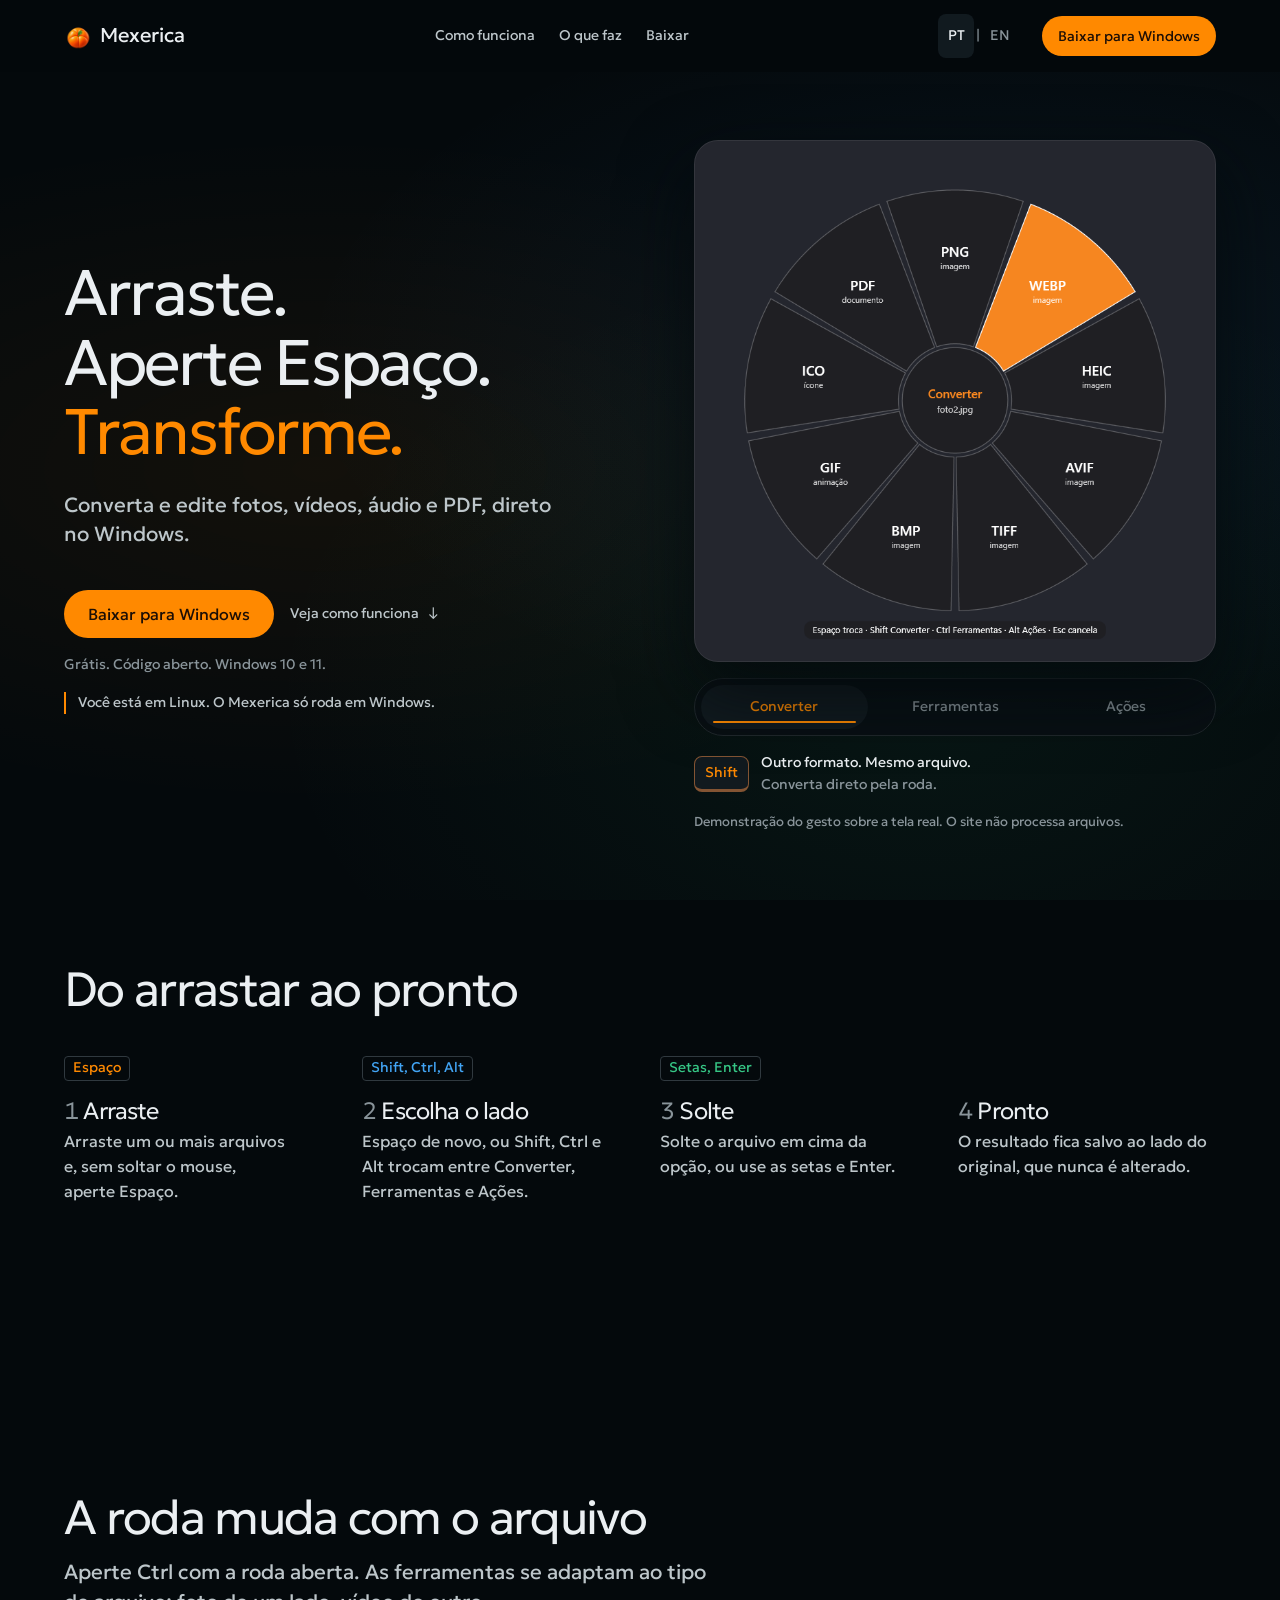
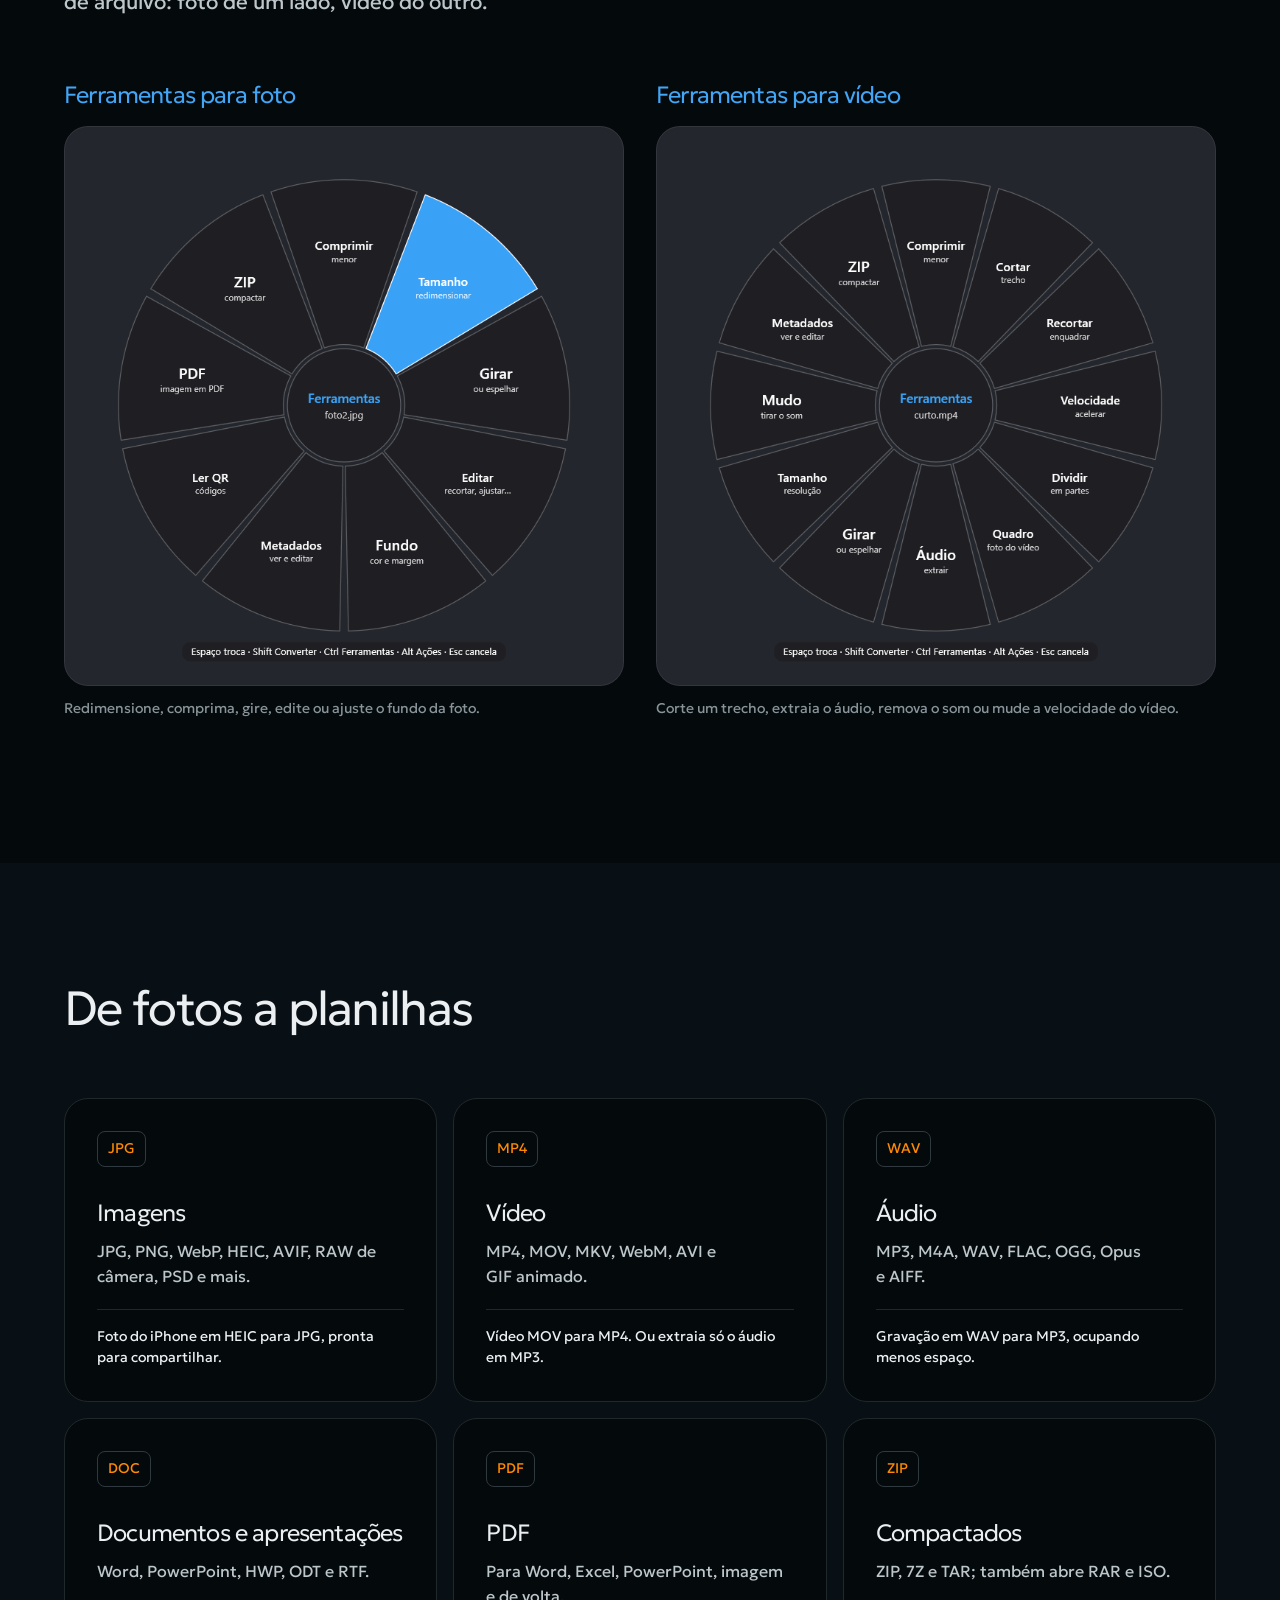
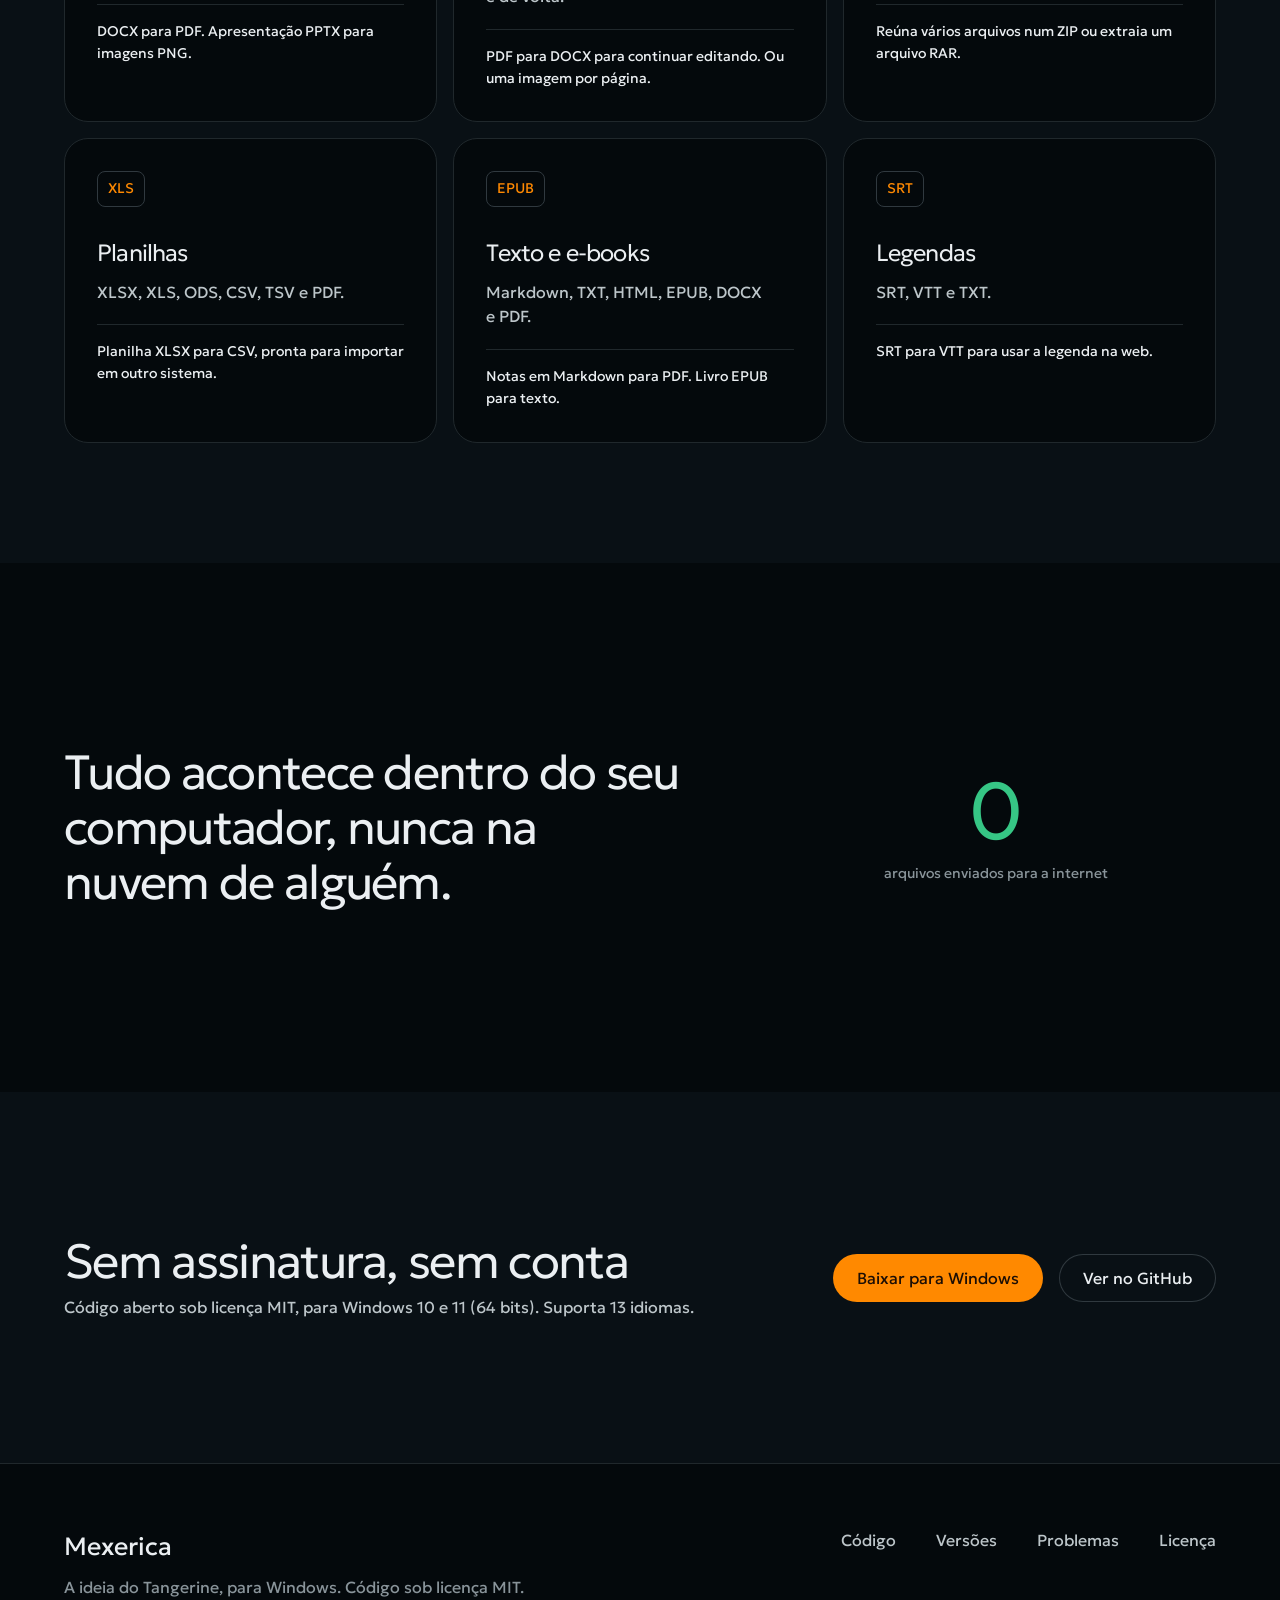
==== docs/index.html @ c96dba20 "Site de divulgação (GitHub Pages) Página em docs/: roda real do app em destaque, passo a passo, comp" ====
<!doctype html>
<html lang="pt-BR">
<head>
<meta charset="utf-8">
<meta name="viewport" content="width=device-width, initial-scale=1">
<title>Mexerica</title>
<meta name="description" content="Converta e edite arquivos sem abrir programa nenhum: arraste, aperte Espaço e solte na opção. Grátis, de código aberto, para Windows." data-content-en="Convert and edit files without opening another app: drag, press Space and drop on an option. Free, open source, for Windows.">
<link rel="icon" href="assets/mexerica-1024.png">
<meta property="og:title" content="Mexerica">
<meta property="og:description" content="Converta e edite arquivos sem abrir programa nenhum: arraste, aperte Espaço e solte na opção. Grátis, de código aberto, para Windows." data-content-en="Convert and edit files without opening another app: drag, press Space and drop on an option. Free, open source, for Windows.">
<meta property="og:image" content="assets/mexerica-1024.png">
<meta property="og:type" content="website">
<meta name="twitter:card" content="summary">
<link rel="preconnect" href="https://fonts.googleapis.com">
<link rel="preconnect" href="https://fonts.gstatic.com" crossorigin>
<link href="https://fonts.googleapis.com/css2?family=Geologica:wght,CRSV,SHRP@200..500,0,0..100&display=swap" rel="stylesheet">
<link rel="stylesheet" href="styles.css?v=20261109-codex-3">
</head>
<body>

<nav class="nav" aria-label="Navegação principal" data-label-en="Main navigation">
  <div class="container">
    <a class="nav-mark" href="#top">
      <img src="assets/mexerica-1024.png" alt="" width="28" height="28">
      Mexerica
    </a>
    <div class="nav-sections">
      <a href="#como-funciona" data-en="How it works">Como funciona</a>
      <a href="#o-que-faz" data-en="What it does">O que faz</a>
      <a href="#baixar" data-en="Download">Baixar</a>
    </div>
    <div class="nav-actions">
      <div class="language-switch" role="group" aria-label="Idioma" data-label-en="Language">
        <button type="button" data-lang="pt" aria-pressed="true" aria-label="Português">PT</button><span aria-hidden="true">|</span><button type="button" data-lang="en" aria-pressed="false" aria-label="English">EN</button>
      </div>
      <a class="btn btn--primary btn--sm" href="https://github.com/Oitalao/Mexerica/releases/latest" data-en="Download for Windows">Baixar para Windows</a>
    </div>
  </div>
</nav>

<main id="top">

<section class="hero">
  <div class="container">
    <div class="hero-text">
      <h1 data-en="Drag.&lt;br&gt;Press Space.&lt;br&gt;&lt;span&gt;Transform.&lt;/span&gt;">Arraste.<br>Aperte Espaço.<br><span>Transforme.</span></h1>
      <p class="lead" data-en="Convert and edit photos, video, audio and PDFs, right on Windows.">Converta e edite fotos, vídeos, áudio e PDF, direto no Windows.</p>
      <div class="hero-actions">
        <a class="btn btn--primary" href="https://github.com/Oitalao/Mexerica/releases/latest" data-en="Download for Windows">Baixar para Windows</a>
        <a class="hero-demo-link" href="#como-funciona" data-en="See how it works &lt;span aria-hidden=&quot;true&quot;&gt;↓&lt;/span&gt;">Veja como funciona <span aria-hidden="true">↓</span></a>
      </div>
      <p class="hero-detail" data-en="Free. Open source. Windows 10 and 11.">Grátis. Código aberto. Windows 10 e 11.</p>
      <p class="platform-notice" id="platform-notice" role="status"></p>
      <div class="motion-notice" id="motion-notice" hidden>
        <p data-en="Your system is set to reduce motion.">Seu sistema está com as animações reduzidas.</p>
        <button type="button" id="motion-enable" data-en="Enable animations">Ativar animações</button>
      </div>
    </div>
    <div class="hero-visual">
      <fieldset class="switcher">
        <legend class="visually-hidden" data-en="Show the wheel for">Mostrar a roda de</legend>
        <div class="switcher-tabs">
          <input type="radio" name="wheel" id="wheel-converter" checked><label for="wheel-converter" data-en="Convert">Converter</label>
          <input type="radio" name="wheel" id="wheel-ferramentas"><label for="wheel-ferramentas" data-en="Tools">Ferramentas</label>
          <input type="radio" name="wheel" id="wheel-acoes"><label for="wheel-acoes" data-en="Actions">Ações</label>
        </div>
        <div class="switcher-panels">
          <figure class="switcher-panel" data-panel="converter" data-kind="product">
            <img src="assets/roda-converter.png" width="760" height="760" fetchpriority="high" data-alt-en="Convert wheel open over foto2.jpg: WebP selected, with PNG, HEIC, AVIF, TIFF, BMP, GIF, ICO and PDF around it." alt="Roda Converter aberta sobre foto2.jpg: WEBP selecionado, com PNG, HEIC, AVIF, TIFF, BMP, GIF, ICO e PDF ao redor.">
          </figure>
          <figure class="switcher-panel" data-panel="ferramentas" data-kind="product">
            <img src="assets/roda-ferramentas.png" width="760" height="760" data-alt-en="Photo tools wheel over foto2.jpg: Resize selected, with Compress, Rotate, Edit, Background, Metadata, Read QR, PDF and ZIP around it." alt="Roda Ferramentas sobre foto2.jpg: Tamanho selecionado, com Comprimir, Girar, Editar, Fundo, Metadados, Ler QR, PDF e ZIP ao redor.">
          </figure>
          <figure class="switcher-panel" data-panel="acoes" data-kind="product">
            <img src="assets/roda-acoes.png" width="760" height="760" data-alt-en="Actions wheel over foto2.jpg: Float selected, with Share, Terminal, Path, Copy and Move around it." alt="Roda Ações sobre foto2.jpg: Flutuar selecionado, com Compartilhar, Terminal, Caminho, Copiar e Mover ao redor.">
          </figure>
          <div class="gesture" aria-hidden="true">
            <div class="gesture-file">
              <svg viewBox="0 0 32 40" fill="none"><path d="M5 1h15l10 10v28H5z" fill="currentColor"/><path d="M20 1v11h10M10 22h15M10 28h11" stroke="var(--color-paper)" stroke-width="2"/></svg>
              <span>foto2.jpg</span>
              <svg class="gesture-cursor" viewBox="0 0 24 28"><path d="M2 2v21l6-6 5 9 4-2-5-9h9z" fill="var(--color-ink)" stroke="var(--color-paper)" stroke-width="2"/></svg>
            </div>
            <div class="gesture-key"><kbd data-en="Space">Espaço</kbd><span data-en="The wheel appears">A roda aparece</span></div>
            <div class="gesture-result"><svg viewBox="0 0 24 24" fill="none" aria-hidden="true"><path d="m5 12 4 4L19 6" stroke="currentColor" stroke-width="2"/></svg><span><strong>foto2.webp</strong><small data-en="Converted copy. Original kept.">Cópia convertida. Original preservado.</small></span></div>
          </div>
        </div>
        <div class="switcher-captions">
          <p data-caption="converter"><kbd>Shift</kbd><span data-en="&lt;strong&gt;A new format. The same file.&lt;/strong&gt; Convert right from the wheel."><strong>Outro formato. Mesmo arquivo.</strong> Converta direto pela roda.</span></p>
          <p data-caption="ferramentas"><kbd>Ctrl</kbd><span data-en="&lt;strong&gt;A quick adjustment, right here.&lt;/strong&gt; Compress, edit or resize."><strong>Um ajuste, sem sair do lugar.</strong> Comprima, edite ou redimensione.</span></p>
          <p data-caption="acoes"><kbd>Alt</kbd><span data-en="&lt;strong&gt;Your next step, within reach.&lt;/strong&gt; Copy, move or keep the file floating."><strong>O próximo passo, à mão.</strong> Copie, mova ou deixe o arquivo flutuando.</span></p>
        </div>
        <p class="demo-disclosure" data-en="Gesture simulation over a real screenshot. This site does not process files.">Demonstração do gesto sobre a tela real. O site não processa arquivos.</p>
      </fieldset>
    </div>
  </div>
</section>

<section class="section steps" id="como-funciona">
  <div class="container">
    <h2 class="reveal" data-en="From dragging to done">Do arrastar ao pronto</h2>
    <ol class="steps-list reveal-group">
      <li><span class="key" data-en="Space">Espaço</span><h3 data-en="Drag">Arraste</h3><p data-en="Drag one or more files and press Space while holding the mouse button.">Arraste um ou mais arquivos e, sem soltar o mouse, aperte Espaço.</p></li>
      <li><span class="key">Shift, Ctrl, Alt</span><h3 data-en="Choose a wheel">Escolha o lado</h3><p data-en="Press Space again, or use Shift, Ctrl and Alt to switch between Convert, Tools and Actions.">Espaço de novo, ou Shift, Ctrl e Alt trocam entre Converter, Ferramentas e Ações.</p></li>
      <li><span class="key" data-en="Arrows, Enter">Setas, Enter</span><h3 data-en="Drop">Solte</h3><p data-en="Drop the file on an option, or use the arrow keys and Enter.">Solte o arquivo em cima da opção, ou use as setas e Enter.</p></li>
      <li><span class="key key--blank" aria-hidden="true">&nbsp;</span><h3 data-en="Done">Pronto</h3><p data-en="The result is saved next to the original, which stays unchanged.">O resultado fica salvo ao lado do original, que nunca é alterado.</p></li>
    </ol>
  </div>
</section>

<section class="section split-adapt" id="ferramentas">
  <div class="container">
    <div class="section-head reveal">
      <h2 data-en="The wheel adapts to your file">A roda muda com o arquivo</h2>
      <p class="lead" data-en="Press Ctrl with the wheel open. The tools adapt to your file: photo tools on one side, video tools on the other.">Aperte Ctrl com a roda aberta. As ferramentas se adaptam ao tipo de arquivo: foto de um lado, vídeo do outro.</p>
    </div>
    <div class="comparison-grid">
      <figure class="compare reveal" data-kind="product">
        <h3 data-en="Photo tools">Ferramentas para foto</h3>
        <img src="assets/roda-ferramentas.png" width="760" height="760" loading="lazy" data-alt-en="Photo tools wheel: resize, compress, rotate, edit and more." alt="Roda Ferramentas para foto: redimensionar, comprimir, girar, editar e mais.">
        <figcaption data-en="Resize, compress, rotate, edit or adjust the background of a photo.">Redimensione, comprima, gire, edite ou ajuste o fundo da foto.</figcaption>
      </figure>
      <figure class="compare reveal" data-kind="product">
        <h3 data-en="Video tools">Ferramentas para vídeo</h3>
        <img src="assets/roda-video.png" width="760" height="760" loading="lazy" data-alt-en="Video tools wheel: Compress, Trim, Crop, Speed, Split, Frame, Audio, Mute, Resize, Rotate, Metadata and ZIP." alt="Roda Ferramentas sobre um vídeo: Comprimir, Cortar, Recortar, Velocidade, Dividir, Quadro, Áudio, Mudo, Tamanho, Girar, Metadados e ZIP.">
        <figcaption data-en="Trim a clip, extract audio, mute a video or change its speed.">Corte um trecho, extraia o áudio, remova o som ou mude a velocidade do vídeo.</figcaption>
      </figure>
    </div>
  </div>
</section>

<section class="section section--s section--paper2" id="o-que-faz">
  <div class="container">
    <div class="section-head reveal">
      <h2 data-en="From photos to spreadsheets">De fotos a planilhas</h2>
    </div>
    <ul class="format-grid reveal-group">
      <li><span class="format-type" aria-hidden="true">JPG</span><h3 data-en="Images">Imagens</h3><p data-en="JPG, PNG, WebP, HEIC, AVIF, camera RAW, PSD and more.">JPG, PNG, WebP, HEIC, AVIF, RAW de câmera, PSD e mais.</p><p class="format-example" data-en="Turn an iPhone HEIC photo into a JPG, ready to share.">Foto do iPhone em HEIC para JPG, pronta para compartilhar.</p></li>
      <li><span class="format-type" aria-hidden="true">MP4</span><h3 data-en="Video">Vídeo</h3><p data-en="MP4, MOV, MKV, WebM, AVI and animated GIF.">MP4, MOV, MKV, WebM, AVI e GIF animado.</p><p class="format-example" data-en="Convert MOV to MP4. Or extract just the audio as MP3.">Vídeo MOV para MP4. Ou extraia só o áudio em MP3.</p></li>
      <li><span class="format-type" aria-hidden="true">WAV</span><h3 data-en="Audio">Áudio</h3><p data-en="MP3, M4A, WAV, FLAC, OGG, Opus and AIFF.">MP3, M4A, WAV, FLAC, OGG, Opus e AIFF.</p><p class="format-example" data-en="Turn a WAV recording into an MP3 that takes up less space.">Gravação em WAV para MP3, ocupando menos espaço.</p></li>
      <li><span class="format-type" aria-hidden="true">DOC</span><h3 data-en="Documents and slides">Documentos e apresentações</h3><p data-en="Word, PowerPoint, HWP, ODT and RTF.">Word, PowerPoint, HWP, ODT e RTF.</p><p class="format-example" data-en="DOCX to PDF. PPTX slides to PNG images.">DOCX para PDF. Apresentação PPTX para imagens PNG.</p></li>
      <li><span class="format-type" aria-hidden="true">PDF</span><h3>PDF</h3><p data-en="To Word, Excel, PowerPoint and images, and back.">Para Word, Excel, PowerPoint, imagem e de volta.</p><p class="format-example" data-en="Turn a PDF into a DOCX to keep editing. Or export each page as an image.">PDF para DOCX para continuar editando. Ou uma imagem por página.</p></li>
      <li><span class="format-type" aria-hidden="true">ZIP</span><h3 data-en="Archives">Compactados</h3><p data-en="ZIP, 7Z and TAR; also opens RAR and ISO.">ZIP, 7Z e TAR; também abre RAR e ISO.</p><p class="format-example" data-en="Pack multiple files into a ZIP or extract a RAR archive.">Reúna vários arquivos num ZIP ou extraia um arquivo RAR.</p></li>
      <li><span class="format-type" aria-hidden="true">XLS</span><h3 data-en="Spreadsheets">Planilhas</h3><p data-en="XLSX, XLS, ODS, CSV, TSV and PDF.">XLSX, XLS, ODS, CSV, TSV e PDF.</p><p class="format-example" data-en="Convert an XLSX spreadsheet to CSV, ready to import into another app.">Planilha XLSX para CSV, pronta para importar em outro sistema.</p></li>
      <li><span class="format-type" aria-hidden="true">EPUB</span><h3 data-en="Text and e-books">Texto e e-books</h3><p data-en="Markdown, TXT, HTML, EPUB, DOCX and PDF.">Markdown, TXT, HTML, EPUB, DOCX e PDF.</p><p class="format-example" data-en="Markdown notes to PDF. EPUB books to plain text.">Notas em Markdown para PDF. Livro EPUB para texto.</p></li>
      <li><span class="format-type" aria-hidden="true">SRT</span><h3 data-en="Subtitles">Legendas</h3><p data-en="SRT, VTT and TXT.">SRT, VTT e TXT.</p><p class="format-example" data-en="Convert SRT to VTT for subtitles on the web.">SRT para VTT para usar a legenda na web.</p></li>
    </ul>
  </div>
</section>

<section class="section statement">
  <div class="container reveal-group">
    <p data-en="Everything happens on your computer. Your files stay off the cloud.">Tudo acontece dentro do seu computador, nunca na nuvem de alguém.</p>
    <div class="figure">
      <span class="num">0</span>
      <span class="unit" data-en="files uploaded to the internet">arquivos enviados para a internet</span>
    </div>
  </div>
</section>

<section class="section band" id="baixar">
  <div class="container">
    <div class="band-text reveal">
      <h2 data-en="No subscription. No account.">Sem assinatura, sem conta</h2>
      <p data-en="Open source under the MIT license, for Windows 10 and 11 (64-bit). The app supports 13 languages.">Código aberto sob licença MIT, para Windows 10 e 11 (64 bits). Suporta 13 idiomas.</p>
    </div>
    <div class="band-actions">
      <a class="btn btn--primary" href="https://github.com/Oitalao/Mexerica/releases/latest" data-en="Download for Windows">Baixar para Windows</a>
      <a class="btn btn--line" href="https://github.com/Oitalao/Mexerica" data-en="View on GitHub">Ver no GitHub</a>
    </div>
  </div>
</section>

</main>

<footer class="footer">
  <div class="container">
    <div>
      <p class="footer-mark">Mexerica</p>
      <p data-en="The Tangerine idea, for Windows. Code under the MIT license.">A ideia do Tangerine, para Windows. Código sob licença MIT.</p>
    </div>
    <ul class="footer-links">
      <li><a href="https://github.com/Oitalao/Mexerica" data-en="Source code">Código</a></li>
      <li><a href="https://github.com/Oitalao/Mexerica/releases" data-en="Releases">Versões</a></li>
      <li><a href="https://github.com/Oitalao/Mexerica/issues" data-en="Issues">Problemas</a></li>
      <li><a href="https://github.com/Oitalao/Mexerica/blob/main/LICENSE" data-en="License">Licença</a></li>
    </ul>
  </div>
</footer>

<dialog class="download-dialog" id="download-dialog" aria-labelledby="download-title" aria-describedby="download-description">
  <h2 id="download-title" data-en="On your Windows computer.">No computador com Windows.</h2>
  <p id="download-description" data-en="Mexerica only runs on Windows 10 and 11 (64-bit). This installer will not run on your current device.">O Mexerica funciona somente no Windows 10 e 11 (64 bits). Este instalador não funciona no seu dispositivo atual.</p>
  <div class="dialog-actions">
    <button type="button" class="btn btn--primary" id="download-close" data-en="Got it">Entendi</button>
    <a class="btn btn--line" href="https://github.com/Oitalao/Mexerica/releases/latest" data-en="Download anyway">Ver download mesmo assim</a>
  </div>
</dialog>

<script>
(() => {
  const root = document.documentElement;
  const motion = matchMedia('(prefers-reduced-motion: reduce)');
  root.classList.toggle('motion-reduced', motion.matches);
  // cabeçalho ganha fundo sólido depois de rolar um pouco
  const nav = document.querySelector('.nav');
  const onScroll = () => nav.classList.toggle('is-scrolled', scrollY > 8);
  addEventListener('scroll', onScroll, { passive: true });
  onScroll();

  // revela cada seção ao entrar na tela (sem JS, tudo já aparece normalmente: ver regra .js .reveal no CSS)
  if ('IntersectionObserver' in window) {
    const io = new IntersectionObserver((entries) => {
      for (const e of entries) if (e.isIntersecting) { e.target.classList.add('in'); io.unobserve(e.target); }
    }, { threshold: 0, rootMargin: '0px 0px -40px 0px' });
    // Observe each row: the full ledger can be taller than a mobile viewport.
    document.querySelectorAll('.reveal-group').forEach(group => {
      group.classList.remove('reveal-group');
      [...group.children].forEach((child, i) => {
        child.classList.add('reveal');
        child.style.setProperty('--reveal-delay', `${Math.min(i, 3) * 65}ms`);
      });
    });
    root.classList.add('js');
    document.querySelectorAll('.reveal').forEach((el) => io.observe(el));
  }

  // a roda troca sozinha (Converter → Ferramentas → Ações), pausa ao passar o mouse, focar ou clicar numa aba
  const switcher = document.querySelector('.switcher');
  const tabs = [...switcher.querySelectorAll('input[name="wheel"]')];
  let timer = null, visible = true;

  const advance = () => { const i = tabs.findIndex((t) => t.checked); tabs[(i + 1) % tabs.length].checked = true; };
  const stop = () => { clearInterval(timer); timer = null; switcher.classList.remove('is-playing'); };
  const start = (force = false) => {
    stop();
    if (root.classList.contains('motion-reduced') || !visible || document.hidden || (!force && (switcher.matches(':hover') || switcher.contains(document.activeElement)))) return;
    switcher.classList.add('is-playing');
    timer = setInterval(advance, 4200);
  };
  const motionNotice = document.getElementById('motion-notice');
  const enableMotion = () => {
    root.classList.remove('motion-reduced');
    root.classList.add('motion-enabled');
    motionNotice.hidden = true;
    start(true);
  };
  motionNotice.hidden = !motion.matches;
  document.getElementById('motion-enable').addEventListener('click', enableMotion);
  motion.addEventListener('change', () => {
    root.classList.remove('motion-enabled');
    root.classList.toggle('motion-reduced', motion.matches);
    motionNotice.hidden = !motion.matches;
    start();
  });
  tabs.forEach((t) => t.addEventListener('change', stop));
  switcher.addEventListener('mouseenter', stop);
  switcher.addEventListener('mouseleave', () => start());
  switcher.addEventListener('focusin', stop);
  switcher.addEventListener('focusout', () => setTimeout(start, 0));
  document.addEventListener('visibilitychange', () => start());
  if ('IntersectionObserver' in window) {
    new IntersectionObserver(([e]) => { visible = e.isIntersecting; start(); }).observe(switcher);
  } else start();

  // perto da roda, as próprias teclas do Mexerica (Shift, Ctrl, Alt) trocam a aba, como no programa de verdade
  const map = { Shift: 'wheel-converter', Control: 'wheel-ferramentas', Alt: 'wheel-acoes' };
  addEventListener('keydown', (e) => {
    const id = map[e.key];
    if (!id || !(switcher.contains(document.activeElement) || switcher.matches(':hover'))) return;
    e.preventDefault();
    document.getElementById(id).checked = true;
    stop();
  });

  // avisa quem não está no Windows, sem bloquear o link: o texto do botão já diz "para Windows"
  const notice = document.getElementById('platform-notice');
  const ua = navigator.userAgent || '';
  const platform = (navigator.userAgentData && navigator.userAgentData.platform) || navigator.platform || ua;
  const mobile = /Android|iPhone|iPad|iPod/i.test(ua) || (/Mac/i.test(platform) && navigator.maxTouchPoints > 1);
  const incompatible = mobile || !/Win/i.test(platform);
  const system = /Android/i.test(ua) ? 'Android' : mobile ? 'iOS/iPadOS' : /Mac/i.test(platform) ? 'macOS' : /Linux/i.test(platform) ? 'Linux' : null;
  const downloadLinks = [...document.querySelectorAll('a[href="https://github.com/Oitalao/Mexerica/releases/latest"]')];
  downloadLinks.forEach(link => link.setAttribute('data-download', ''));
  if (incompatible) {
    notice.classList.add('show');
    const dialog = document.getElementById('download-dialog');
    downloadLinks.forEach(link => {
      if (dialog.contains(link)) return;
      link.addEventListener('click', event => { event.preventDefault(); dialog.showModal(); });
    });
    document.getElementById('download-close').addEventListener('click', () => dialog.close());
  }

  // Portuguese remains in the HTML so the page also works without JavaScript.
  const translations = [...document.querySelectorAll('[data-en]')].map(el => ({ el, pt: el.innerHTML, en: el.dataset.en }));
  const attributes = ['alt', 'label', 'content'].flatMap(kind => {
    const attr = kind === 'label' ? 'aria-label' : kind;
    return [...document.querySelectorAll(`[data-${kind}-en]`)].map(el => ({ el, attr, pt: el.getAttribute(attr), en: el.getAttribute(`data-${kind}-en`) }));
  });
  let language = 'pt';
  const setLanguage = (lang) => {
    language = lang === 'en' ? 'en' : 'pt';
    root.lang = language === 'pt' ? 'pt-BR' : 'en';
    translations.forEach(item => { item.el.innerHTML = item[language]; });
    attributes.forEach(item => item.el.setAttribute(item.attr, item[language]));
    document.querySelectorAll('[data-lang]').forEach(button => button.setAttribute('aria-pressed', String(button.dataset.lang === language)));
    if (incompatible) notice.textContent = language === 'en'
      ? `You're using ${system || 'another operating system'}. Mexerica only runs on Windows.`
      : `Você está em ${system || 'outro sistema'}. O Mexerica só roda em Windows.`;
    try { localStorage.setItem('mexerica-language', language); } catch {}
  };
  let storedLanguage;
  try { storedLanguage = localStorage.getItem('mexerica-language'); } catch {}
  setLanguage(storedLanguage);
  document.querySelectorAll('[data-lang]').forEach(button => button.addEventListener('click', () => setLanguage(button.dataset.lang)));

  // Keep the release page as fallback if GitHub is unavailable or rate-limited.
  (async () => {
    try {
      const response = await fetch('https://api.github.com/repos/Oitalao/Mexerica/releases/latest', {
        headers: { Accept: 'application/vnd.github+json' }, credentials: 'omit', referrerPolicy: 'no-referrer', signal: AbortSignal.timeout(8000)
      });
      if (!response.ok) return;
      const release = await response.json();
      const asset = release.assets?.find(item => /-instalador\.exe$/i.test(item.name));
      if (!asset) return;
      const url = new URL(asset.browser_download_url);
      if (url.origin !== 'https://github.com' || !url.pathname.startsWith('/Oitalao/Mexerica/releases/download/') || !/-instalador\.exe$/i.test(url.pathname)) return;
      downloadLinks.forEach(link => { link.href = url.href; });
    } catch {}
  })();
})();
</script>
</body>
</html>
---- docs/styles.css ----
/* Mexerica: tema original preservado; revisao de movimento e responsividade em .prova-codex/relatorio.md. */
@import url("./tokens.css");
@import url("./base.css");

:root { --color-tools: #42a5f5; --color-actions: #36c685; --wheel-accent: var(--color-accent); --nav-offset: 96px; }
html { scroll-behavior: smooth; scroll-padding-top: var(--nav-offset); }
.hero-demo-link { display: inline-flex; gap: 8px; align-items: center; min-height: 48px; color: var(--color-ink-2); font-size: var(--text-sm); text-decoration: none; }
.hero-demo-link:hover { color: var(--color-accent); }
.hero-demo-link span { transition: transform 220ms var(--ease-out); }
.hero-demo-link:hover span { transform: translateY(3px); }
.hero-detail { color: var(--color-muted); font-size: var(--text-sm); margin-top: var(--space-md); }

/* ---------- nav ---------- */

.nav {
  position: sticky; top: 0; z-index: var(--z-sticky-nav);
  min-height: 72px; display: flex; align-items: center;
  background: color-mix(in oklab, var(--color-paper) 88%, transparent);
  backdrop-filter: blur(8px);
  border-bottom: var(--rule-hair) solid transparent;
  transition: border-color var(--dur-short) var(--ease-out), background var(--dur-short) var(--ease-out);
}
.nav.is-scrolled { border-bottom-color: var(--color-rule); background: color-mix(in oklab, var(--color-paper) 96%, transparent); }
.nav .container { display: grid; grid-template-columns: auto 1fr auto; align-items: center; gap: var(--space-lg); }
.nav-mark { display: flex; align-items: center; gap: var(--space-xs); font-family: var(--font-display); font-weight: 400; font-size: var(--text-lg); color: var(--color-ink); text-decoration: none; }
.nav-mark img { width: 28px; height: 28px; }
.nav-actions { display: flex; align-items: center; gap: var(--space-lg); }
.nav-sections { display: flex; justify-content: center; gap: var(--space-lg); }
.nav-sections a { display: flex; align-items: center; min-height: 44px; color: var(--color-ink-2); text-decoration: none; font-size: var(--text-sm); transition: color 200ms var(--ease-out), transform 200ms var(--ease-out); }
.nav-sections a:hover { color: var(--color-accent); transform: translateY(-2px); }
.language-switch { display: flex; align-items: center; gap: 2px; color: var(--color-muted); font-size: var(--text-sm); }
.language-switch button { min-height: 44px; min-width: 36px; padding: 4px; border: 0; background: transparent; color: var(--color-muted); cursor: pointer; border-radius: 8px; }
.language-switch button[aria-pressed="true"] { color: var(--color-ink); background: var(--color-paper-3); }
.language-switch button:hover { color: var(--color-accent); }
@media (max-width: 60rem) {
  :root { --nav-offset: 120px; }
  .nav .container { grid-template-columns: 1fr auto; row-gap: 2px; padding-block: 8px; }
  .nav-sections { grid-row: 2; grid-column: 1 / -1; justify-content: space-between; gap: 8px; }
  .nav-sections a { min-height: 36px; font-size: var(--text-xs); }
  .nav-actions { gap: 0; }
  .nav-actions > .btn { display: none; }
}

/* ---------- buttons ---------- */

.btn { display: inline-flex; align-items: center; justify-content: center; min-height: 48px; padding: 0 var(--space-lg); border-radius: var(--radius-pill); font: 400 var(--text-md)/1 var(--font-body); text-decoration: none; white-space: nowrap; transition: background var(--dur-short) var(--ease-out), color var(--dur-short) var(--ease-out), transform var(--dur-short) var(--ease-out), box-shadow var(--dur-short) var(--ease-out); }
.btn--primary { background: var(--color-accent); color: var(--color-accent-ink); }
.btn--primary:hover { background: var(--color-accent-hi); transform: translateY(-3px) scale(1.02); box-shadow: 0 10px 30px color-mix(in oklab, var(--color-accent) 18%, transparent); }
.btn--primary:active { background: color-mix(in oklab, var(--color-accent) 85%, black); }
.btn--line { background: transparent; color: var(--color-ink); box-shadow: inset 0 0 0 var(--rule-hair) var(--color-rule-2); }
.btn--line:hover { box-shadow: inset 0 0 0 var(--rule-hair) var(--color-ink-2); transform: translateY(-1px); }
.btn--line:active { background: var(--color-paper-2); }
.btn:disabled { opacity: 0.55; cursor: not-allowed; }
.btn--sm { min-height: 40px; padding: 0 var(--space-md); font-size: var(--text-sm); }

/* ---------- scroll reveal (progressive: only the .js page hides anything, and only until .in lands) ---------- */

.js .reveal { opacity: 0; transform: translateY(36px); transition: opacity 900ms var(--ease-out), transform 900ms var(--ease-out); transition-delay: var(--reveal-delay, 0ms); }
.js .reveal.in { opacity: 1; transform: none; }

/* ---------- hero ---------- */

.hero { position: relative; isolation: isolate; min-height: calc(100dvh - 72px); display: flex; align-items: center; padding-block: var(--space-xl); }
.hero::before { content: ""; position: absolute; z-index: -1; inset: 0; pointer-events: none; background: radial-gradient(ellipse at 80% 35%, color-mix(in oklab, var(--color-tools) 9%, transparent), transparent 50%), radial-gradient(ellipse at 72% 75%, color-mix(in oklab, var(--color-actions) 7%, transparent), transparent 50%), radial-gradient(ellipse at 25% 48%, color-mix(in oklab, var(--color-accent) 6%, transparent), transparent 55%); animation: ambient-light 9000ms ease-in-out infinite alternate; }
@keyframes ambient-light { from { opacity: 0.5; transform: translateY(12px); } to { opacity: 1; transform: translateY(-12px); } }
@keyframes hero-in { from { opacity: 0; transform: translateY(40px); } to { opacity: 1; transform: translateY(0); } }
@keyframes product-arrive { from { opacity: 0; transform: translate3d(60px, 48px, 0) rotate(5deg) scale(0.86); } to { opacity: 1; transform: none; } }
.hero-text h1 { --entry-duration: 1100ms; animation: hero-in var(--entry-duration) var(--ease-out) 80ms both; }
.hero-text .lead { --entry-duration: 1000ms; animation: hero-in var(--entry-duration) var(--ease-out) 220ms both; }
.hero-text .hero-actions { --entry-duration: 1000ms; animation: hero-in var(--entry-duration) var(--ease-out) 360ms both; }
.hero-visual { min-width: 0; width: 100%; max-width: min(540px, 58dvh); justify-self: end; --entry-duration: 1600ms; animation: product-arrive var(--entry-duration) var(--ease-out) 100ms both; }
.hero .container { display: grid; grid-template-columns: minmax(0, 1fr) minmax(0, 1fr); gap: clamp(32px, 5vw, 80px); align-items: center; }
.hero-text h1 { font-size: clamp(2.75rem, 4.4vw + 0.5rem, 4.75rem); margin-bottom: var(--space-lg); line-height: 1.08; }
.hero-text h1 span { color: var(--color-accent); }
.hero-text .lead { color: var(--color-ink-2); margin-bottom: var(--space-xl); }
.hero-actions { display: flex; flex-wrap: wrap; gap: var(--space-md); align-items: center; }
.platform-notice { display: none; margin-top: var(--space-md); padding-left: var(--space-sm); border-left: 2px solid var(--color-accent); color: var(--color-ink-2); font-size: var(--text-sm); }
.platform-notice.show { display: flex; }
.motion-notice { margin-top: var(--space-lg); color: var(--color-muted); font-size: var(--text-sm); }
.motion-notice button { min-height: 44px; padding: 0; border: 0; background: transparent; color: var(--color-accent); text-decoration: underline; text-underline-offset: 4px; cursor: pointer; }

.switcher { display: flex; flex-direction: column; border: 0; margin: 0; padding: 0; min-inline-size: 0; }
.switcher:has(#wheel-ferramentas:checked) { --wheel-accent: var(--color-tools); }
.switcher:has(#wheel-acoes:checked) { --wheel-accent: var(--color-actions); }
.switcher-tabs { order: 2; display: flex; align-items: center; gap: var(--space-2xs); margin-block: var(--space-md); background: color-mix(in oklab, var(--color-paper-2) 80%, transparent); padding: 6px; border: 1px solid var(--color-rule); border-radius: var(--radius-pill); min-inline-size: 0; }
.switcher-tabs input { position: absolute; opacity: 0; width: 1px; height: 1px; }
.switcher-tabs label { position: relative; min-height: 44px; display: flex; align-items: center; justify-content: center; flex: 1; padding: var(--space-xs) var(--space-sm); border-radius: var(--radius-pill); color: var(--color-muted); cursor: pointer; font-size: var(--text-sm); white-space: nowrap; transition: background var(--dur-short) var(--ease-out), color var(--dur-short) var(--ease-out); }
.switcher-tabs input:checked + label { background: var(--color-paper-3); color: var(--wheel-accent); }
.switcher-tabs input:checked + label::after { content: ""; position: absolute; left: var(--space-sm); right: var(--space-sm); bottom: 6px; height: 2px; background: var(--wheel-accent); border-radius: 2px; transform-origin: left; }
.switcher.is-playing .switcher-tabs input:checked + label::after { animation: wheel-progress 4200ms linear infinite; }
@keyframes wheel-progress { from { transform: scaleX(0); } to { transform: scaleX(1); } }
.switcher-tabs input:focus-visible + label { outline: 2px solid var(--color-focus); outline-offset: 2px; }
.switcher-tabs input:active + label { background: var(--color-paper-3); }
.switcher-tabs input:disabled + label { opacity: 0.55; cursor: not-allowed; }
.switcher-panels { container-type: inline-size; order: 1; position: relative; aspect-ratio: 1 / 1; width: 100%; border-radius: 24px; box-shadow: 0 28px 70px color-mix(in oklab, var(--color-paper) 85%, transparent); }
.switcher-panel { position: absolute; inset: 0; margin: 0; z-index: 1; opacity: 0; visibility: hidden; transform: scale(0.97); pointer-events: none;
  transition: opacity 850ms var(--ease-out), transform 850ms var(--ease-out), visibility 0s linear 850ms; }
.switcher-panel img { width: 100%; height: 100%; border-radius: 24px; outline: 1px solid color-mix(in oklab, var(--color-ink) 8%, transparent); outline-offset: -1px; }
.switcher:has(#wheel-converter:checked) .switcher-panels [data-panel="converter"],
.switcher:has(#wheel-ferramentas:checked) .switcher-panels [data-panel="ferramentas"],
.switcher:has(#wheel-acoes:checked) .switcher-panels [data-panel="acoes"] { z-index: 2; opacity: 1; visibility: visible; transform: none; pointer-events: auto; transition-delay: 0s; }
@media (prefers-reduced-motion: reduce) { .switcher-panel { transition: opacity var(--dur-micro) linear, visibility 0s linear var(--dur-micro); transform: none; } }

.switcher-captions { order: 3; min-height: 52px; }
.switcher-captions p { display: none; align-items: center; gap: var(--space-sm); color: var(--color-muted); font-size: var(--text-sm); }
.switcher-captions strong { display: block; font-weight: 400; color: var(--color-ink); }
kbd { flex: none; display: inline-flex; align-items: center; justify-content: center; min-width: 46px; min-height: 36px; padding: 4px 10px; border: 1px solid var(--color-rule-2); border-bottom-width: 3px; border-radius: 8px; background: var(--color-paper-3); color: var(--color-ink); font: inherit; }
.switcher-captions kbd { color: var(--wheel-accent); border-color: color-mix(in oklab, var(--wheel-accent) 45%, var(--color-rule)); }
.switcher:has(#wheel-converter:checked) [data-caption="converter"],
.switcher:has(#wheel-ferramentas:checked) [data-caption="ferramentas"],
.switcher:has(#wheel-acoes:checked) [data-caption="acoes"] { display: flex; }
.demo-disclosure { order: 4; margin-top: var(--space-xs); font-size: var(--text-xs); color: var(--color-muted); }
.gesture { display: none; position: absolute; inset: 0; z-index: 3; pointer-events: none; }
.js .gesture { display: block; }
.gesture > * { opacity: 0; position: absolute; animation-play-state: paused !important; }
.switcher.is-playing .gesture > * { animation-play-state: running !important; }
.gesture-file { left: 5%; top: 63%; width: clamp(72px, 19cqw, 100px); display: flex; flex-direction: column; align-items: center; gap: 4px; color: var(--color-accent); filter: drop-shadow(0 8px 10px var(--color-paper)); }
.gesture-file > svg:first-child { width: 32px; height: 40px; }
.gesture-file span { font-size: 12px; padding: 2px 6px; border-radius: 4px; color: var(--color-ink); background: var(--color-paper); }
.gesture-cursor { width: 24px; height: 28px; position: absolute; right: 12px; top: 26px; }
.gesture-key { bottom: 9%; left: 50%; display: flex; align-items: center; gap: 10px; white-space: nowrap; transform: translateX(-50%); font-size: var(--text-sm); color: var(--color-ink); }
.gesture-key kbd { border-color: var(--color-accent); color: var(--color-accent); }
.gesture-result { left: 5%; right: 5%; top: 62%; display: flex; align-items: center; justify-content: center; gap: 10px; padding: 16px; border: 1px solid var(--color-rule-2); border-radius: 16px; background: color-mix(in oklab, var(--color-paper) 92%, transparent); backdrop-filter: blur(12px); color: var(--color-ink); }
.gesture-result > svg { flex: none; width: 28px; height: 28px; color: var(--color-accent); }
.gesture-result strong { display: block; font-size: var(--text-sm); font-weight: 400; }
.gesture-result small { display: block; font-size: var(--text-xs); color: var(--color-ink-2); }
.switcher:has(#wheel-converter:checked) .gesture-file { animation: file-drag 4200ms var(--ease-in-out) infinite both; }
.switcher:has(#wheel-converter:checked) .gesture-key { animation: space-press 4200ms var(--ease-out) infinite both; }
.switcher:has(#wheel-converter:checked) .gesture-result { animation: file-ready 4200ms var(--ease-out) infinite both; }
@keyframes file-drag {
  0%, 6% { opacity: 0; transform: translate(0, 0); }
  12% { opacity: 1; transform: translate(0, 0); }
  38% { opacity: 1; transform: translate(54cqw, -35cqw) scale(0.88); }
  46%, 100% { opacity: 0; transform: translate(54cqw, -35cqw) scale(0.88); }
}
@keyframes space-press {
  0%, 12% { opacity: 0; transform: translate(-50%, 8px); }
  20%, 35% { opacity: 1; transform: translate(-50%, 0); }
  45%, 100% { opacity: 0; transform: translate(-50%, 3px); }
}
@keyframes file-ready {
  0%, 45% { opacity: 0; transform: translateY(12px) scale(0.96); }
  55%, 88% { opacity: 1; transform: translateY(0) scale(1); }
  100% { opacity: 0; transform: translateY(-4px) scale(1); }
}

@media (max-width: 60rem) {
  .hero .container { grid-template-columns: minmax(0, 1fr); gap: 32px; }
  .hero { padding-top: 32px; min-height: auto; }
  .hero-visual { justify-self: center; max-width: 520px; }
  .hero-text h1 { font-size: clamp(2.45rem, 7.8vw, 4.5rem); }
  .hero-text .lead { margin-bottom: var(--space-lg); }
  .hero-actions { gap: var(--space-xs); }
  .hero-actions .btn { padding-inline: 18px; font-size: var(--text-sm); }
}
@media (max-width: 25rem) {
  .switcher-tabs { padding: 4px; gap: 0; }
  .switcher-tabs label { padding-inline: 7px; font-size: var(--text-xs); }
}

/* Respect the system setting; an explicit click can enable motion for this page. */
.motion-reduced .hero-text > *, .motion-reduced .hero-visual { animation: none !important; }
.motion-reduced .reveal { opacity: 1; transform: none; transition: none !important; }
.motion-enabled .hero-text > *, .motion-enabled .hero-visual { animation-duration: var(--entry-duration, 1000ms) !important; }
.motion-enabled .reveal { transition-duration: 900ms !important; }
.motion-enabled .switcher-panel { transition-duration: 850ms, 850ms, 0s !important; }
.motion-enabled { scroll-behavior: smooth !important; }
.motion-reduced .gesture > * { animation: none !important; opacity: 0; }
.motion-reduced .hero::before { animation: none !important; }
.motion-reduced .btn:hover, .motion-reduced .nav-sections a:hover, .motion-reduced .format-grid li:hover { transform: none; }
.motion-enabled .hero::before { animation-duration: 9000ms !important; animation-iteration-count: infinite !important; }
.motion-enabled .gesture > *, .motion-enabled .switcher-tabs label::after { animation-duration: 4200ms !important; animation-iteration-count: infinite !important; }

.download-dialog { width: min(520px, calc(100% - 32px)); max-height: calc(100dvh - 48px); padding: 32px; border: 1px solid var(--color-rule-2); border-radius: 24px; background: var(--color-paper-2); color: var(--color-ink); }
.download-dialog::backdrop { background: color-mix(in oklab, var(--color-paper) 78%, transparent); backdrop-filter: blur(12px); }
.download-dialog h2 { font-size: var(--text-section); margin-bottom: var(--space-lg); }
.download-dialog p { color: var(--color-ink-2); }
.dialog-actions { margin-top: var(--space-lg); display: flex; gap: var(--space-sm); flex-wrap: wrap; }
.dialog-actions button { border: 0; cursor: pointer; }

/* ---------- sections, shared ---------- */

.section { padding-block: var(--section-gap); }
.section--s { padding-block: var(--section-gap-s); }
.section-head { max-width: 46ch; margin-bottom: var(--space-2xl); }
.section-head .lead { color: var(--color-ink-2); margin-top: var(--space-md); }
.section--paper2 { background: var(--color-paper-2); color: var(--color-ink); }

/* ---------- steps ---------- */

.steps { padding-top: var(--space-2xl); }
.steps h2 { margin-bottom: var(--space-xl); }
.steps-list { list-style: none; counter-reset: step; display: grid; grid-template-columns: repeat(4, minmax(0, 1fr)); gap: var(--space-xl); margin: 0; padding: 0; }
.steps-list li { counter-increment: step; }
.steps-list .key { display: inline-flex; align-items: center; justify-content: center; min-width: 2.4em; height: 1.8em; padding-inline: var(--space-xs); margin-bottom: var(--space-md);
  border: var(--rule-hair) solid var(--color-rule-2); border-radius: var(--radius-card); font-size: var(--text-sm); color: var(--color-accent); font-variant-numeric: tabular-nums; }
.steps-list .key--blank { visibility: hidden; }
.steps-list li:nth-child(2) .key { color: var(--color-tools); }
.steps-list li:nth-child(3) .key { color: var(--color-actions); }
.steps-list h3 { margin-bottom: var(--space-2xs); }
.steps-list h3::before { content: counter(step) "  "; color: var(--color-muted); font-variant-numeric: tabular-nums; }
.steps-list p { color: var(--color-ink-2); }

@media (max-width: 60rem) { .steps-list { grid-template-columns: minmax(0, 1fr) minmax(0, 1fr); } }
@media (max-width: 40rem) { .steps-list { grid-template-columns: minmax(0, 1fr); } }

/* ---------- split: adapts to the file ---------- */

.split-adapt .section-head { max-width: 60ch; }
.comparison-grid { display: grid; grid-template-columns: repeat(2, minmax(0, 1fr)); gap: 32px; }
.comparison-grid h3 { margin-bottom: var(--space-md); color: var(--color-tools); }
.split-adapt h2 { margin-bottom: var(--space-md); }
.split-adapt .lead { color: var(--color-ink-2); margin-bottom: var(--space-lg); }
.compare { margin: 0; }
.compare img { width: 100%; height: auto; border-radius: 24px; outline: 1px solid color-mix(in oklab, var(--color-ink) 8%, transparent); outline-offset: -1px; }
.compare figcaption { margin-top: var(--space-sm); color: var(--color-muted); font-size: var(--text-sm); }

@media (max-width: 60rem) {
  .comparison-grid { grid-template-columns: minmax(0, 1fr); gap: var(--space-xl); }
}

/* ---------- supported formats ---------- */
.format-grid { list-style: none; margin: 0; padding: 0; display: grid; grid-template-columns: repeat(3, minmax(0, 1fr)); gap: 16px; }
.format-grid li { padding: 32px; border-radius: 24px; background: var(--color-paper); border: 1px solid var(--color-rule); transition: transform 300ms var(--ease-out), border-color 300ms var(--ease-out); }
@media (hover: hover) { .format-grid li:hover { transform: translateY(-5px); border-color: var(--color-accent); } }
.format-grid .format-example { margin-top: 20px; padding-top: 16px; border-top: 1px solid var(--color-rule); font-size: var(--text-sm); color: var(--color-ink); }
.format-grid h3 { margin-bottom: var(--space-sm); }
.format-grid p { color: var(--color-ink-2); font-size: var(--text-md); }
.format-type { display: inline-flex; align-items: center; min-height: 36px; margin-bottom: 32px; padding: 4px 10px; border-radius: 8px; border: 1px solid var(--color-rule-2); color: var(--color-accent); font-size: var(--text-sm); }
@media (max-width: 60rem) { .format-grid { grid-template-columns: repeat(2, minmax(0, 1fr)); } }
@media (max-width: 40rem) { .format-grid { grid-template-columns: minmax(0, 1fr); } .format-grid li { padding: 24px; } .format-type { margin-bottom: 20px; } }

/* ---------- statement: a figure measured ---------- */

.statement .container { display: grid; grid-template-columns: minmax(0, 7fr) minmax(0, 5fr); gap: var(--space-3xl); align-items: center; }
.statement p { font-family: var(--font-display); font-weight: 300; font-size: var(--text-section); line-height: 1.15; letter-spacing: var(--tracking-display); color: var(--color-ink); max-width: 28ch; }
.statement .figure { position: relative; padding: var(--space-2xl); text-align: center; }
.statement .figure .num { display: block; font-family: var(--font-display); font-weight: 300; font-size: var(--text-display); line-height: 1; color: var(--color-actions); font-variant-numeric: tabular-nums; }
.statement .figure .unit { display: block; margin-top: var(--space-sm); color: var(--color-muted); font-size: var(--text-sm); }

@media (max-width: 60rem) { .statement .container { grid-template-columns: minmax(0, 1fr); gap: var(--space-xl); } }

/* ---------- band: close ---------- */

.band.section { background: var(--color-paper-2); color: var(--color-ink); }
.band .container { display: flex; flex-wrap: wrap; align-items: center; justify-content: space-between; gap: var(--space-xl); }
.band-text p { color: var(--color-ink-2); margin-top: var(--space-xs); }
.band-actions { display: flex; flex-wrap: wrap; gap: var(--space-md); }

/* ---------- footer ---------- */

.footer { padding-block: var(--space-2xl); border-top: var(--rule-hair) solid var(--color-rule); }
.footer .container { display: flex; flex-wrap: wrap; align-items: flex-start; justify-content: space-between; gap: var(--space-xl); }
.footer-mark { font-family: var(--font-display); font-weight: 400; font-size: var(--text-xl); color: var(--color-ink); }
.footer-mark + p { color: var(--color-muted); margin-top: var(--space-xs); max-width: 46ch; }
.footer-links { display: flex; flex-wrap: wrap; gap: var(--space-xl); list-style: none; margin: 0; padding: 0; }
.footer-links a { color: var(--color-ink-2); text-decoration: none; }
.footer-links a:hover { color: var(--color-ink); }
.footer-legal { margin-top: var(--space-xl); color: var(--color-muted); font-size: var(--text-sm); }
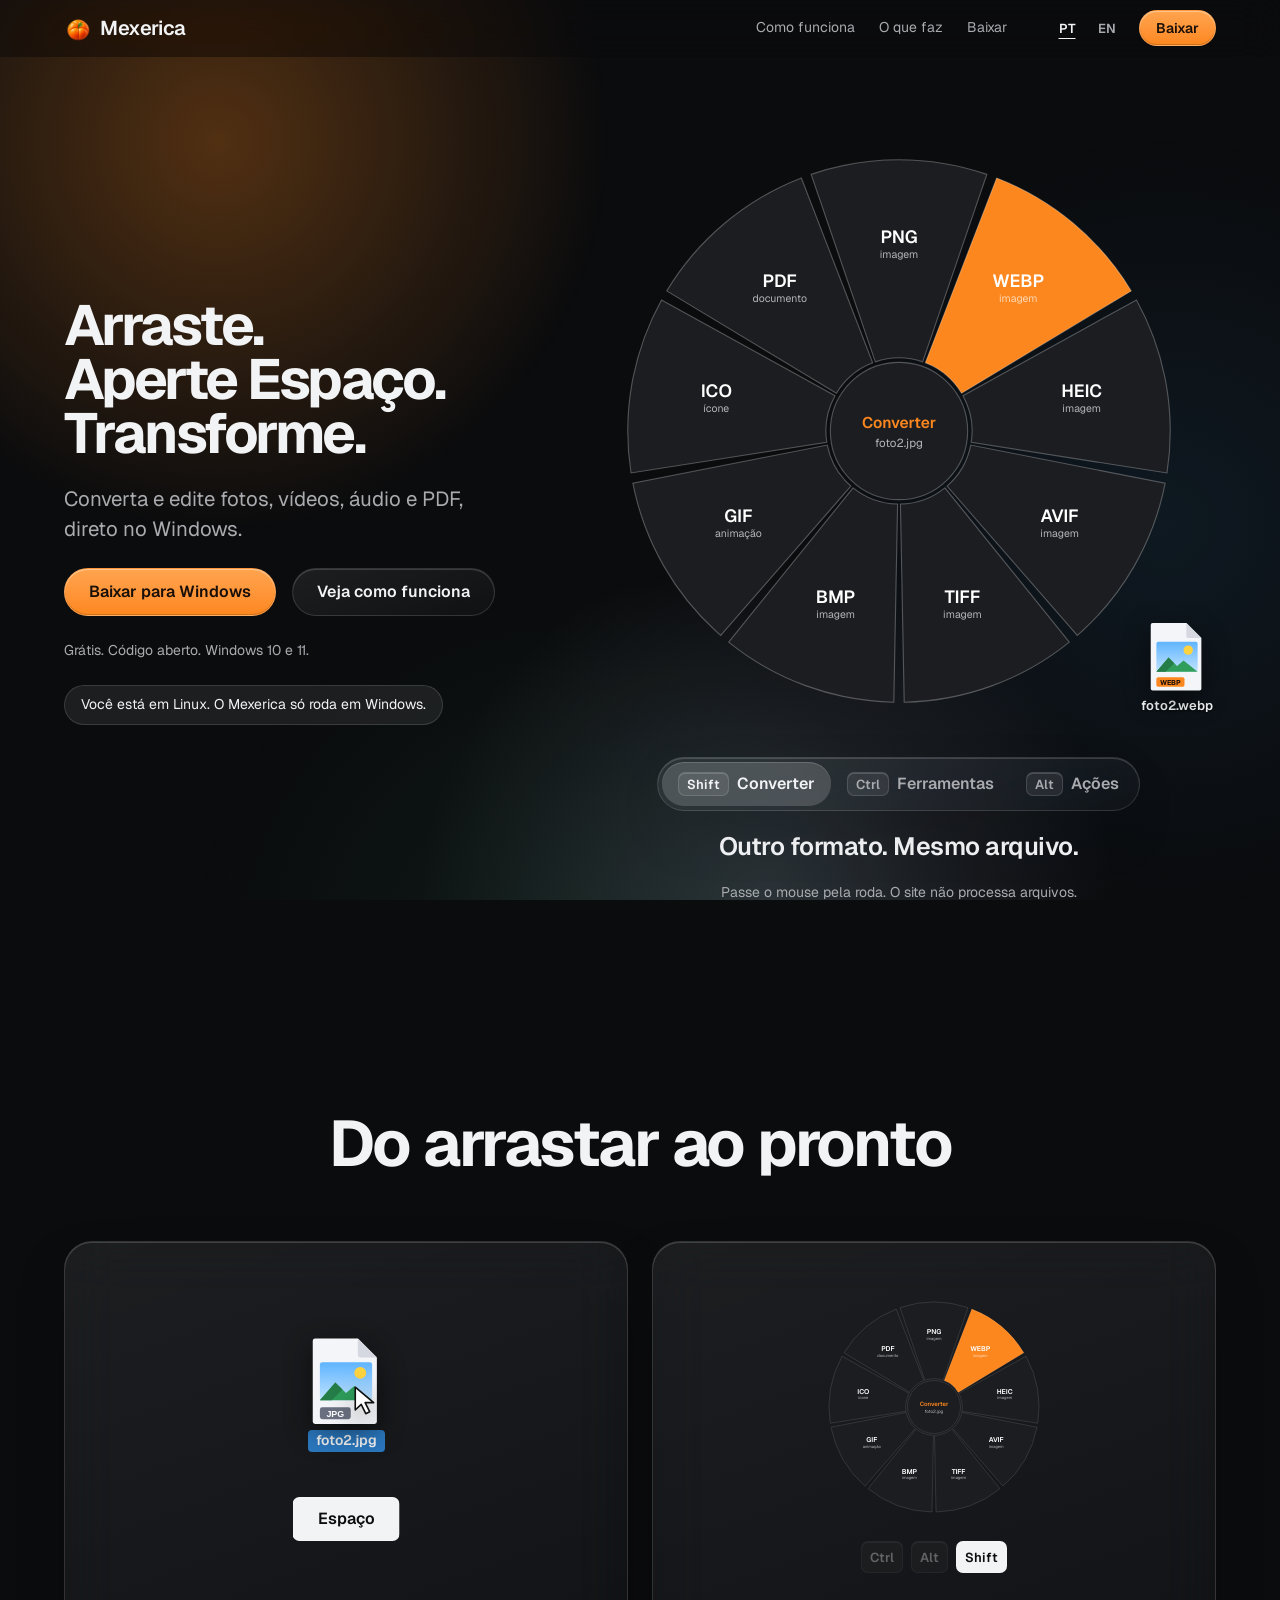
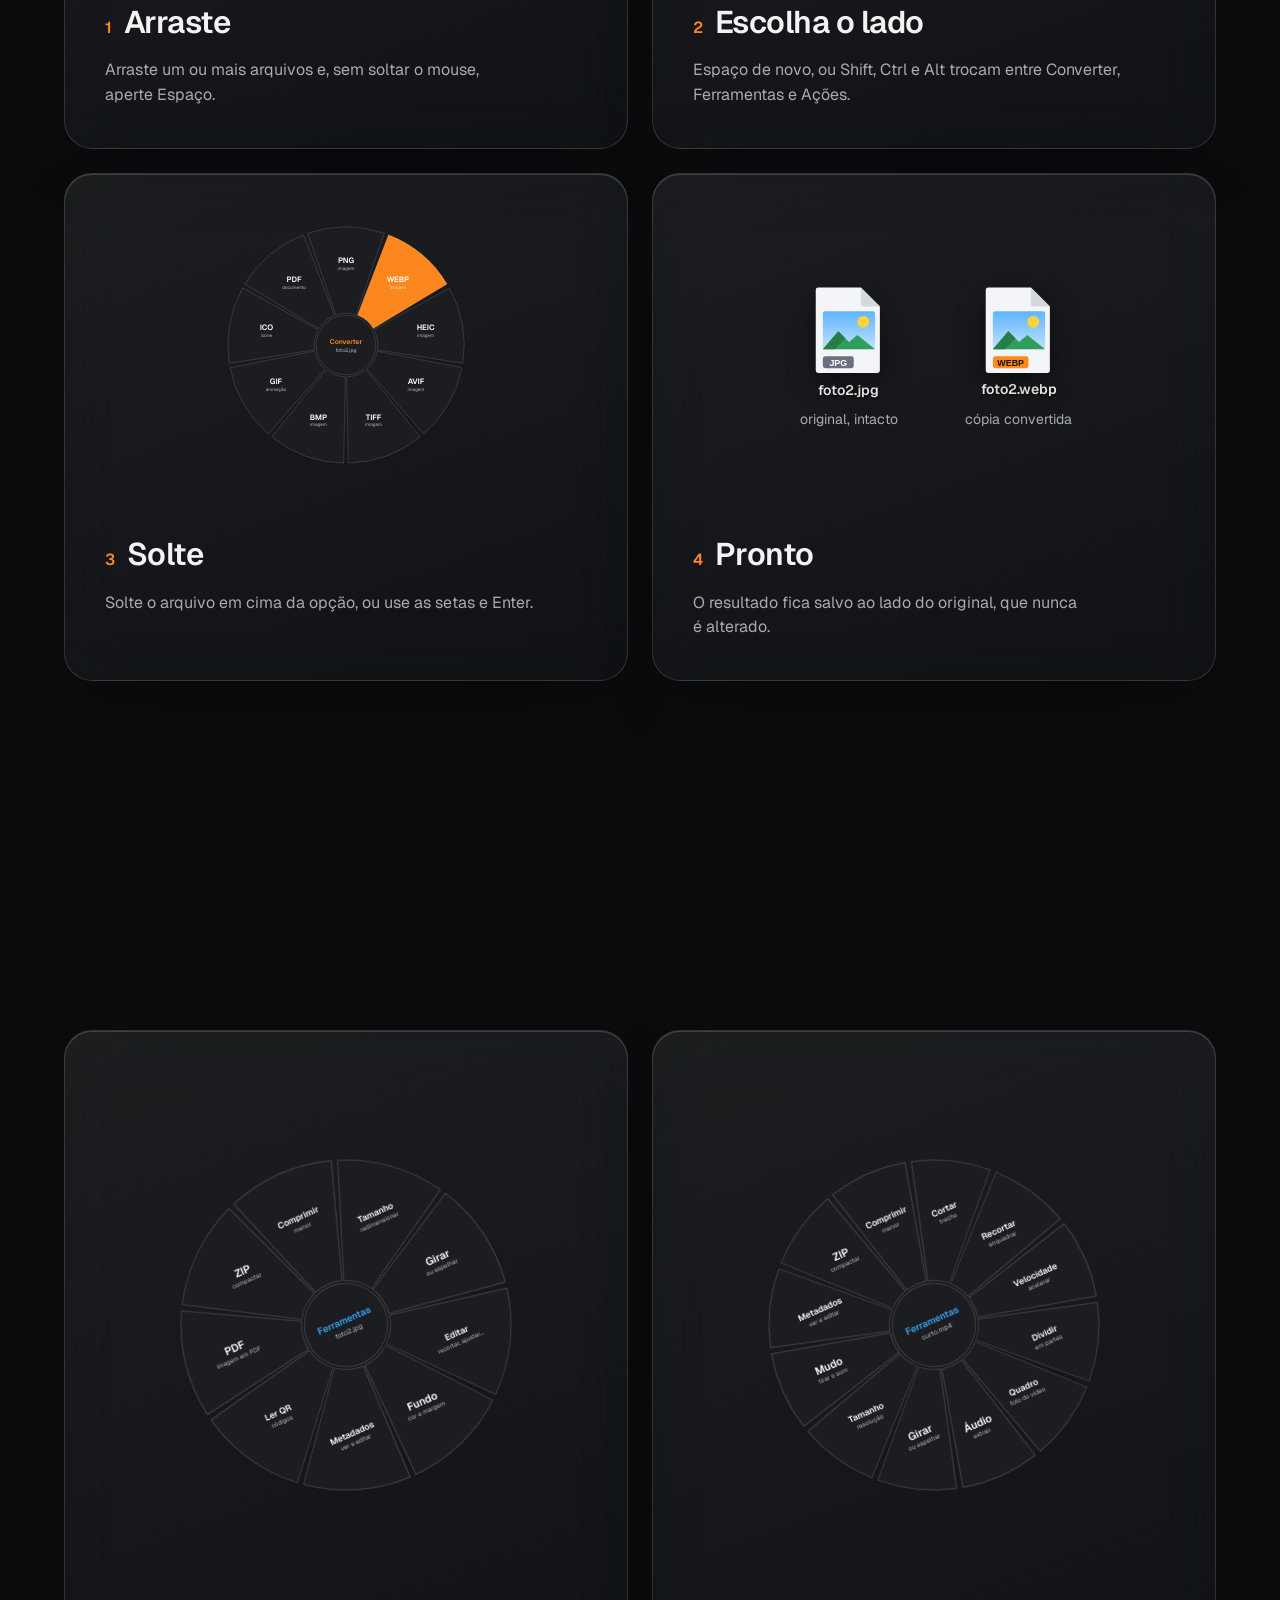
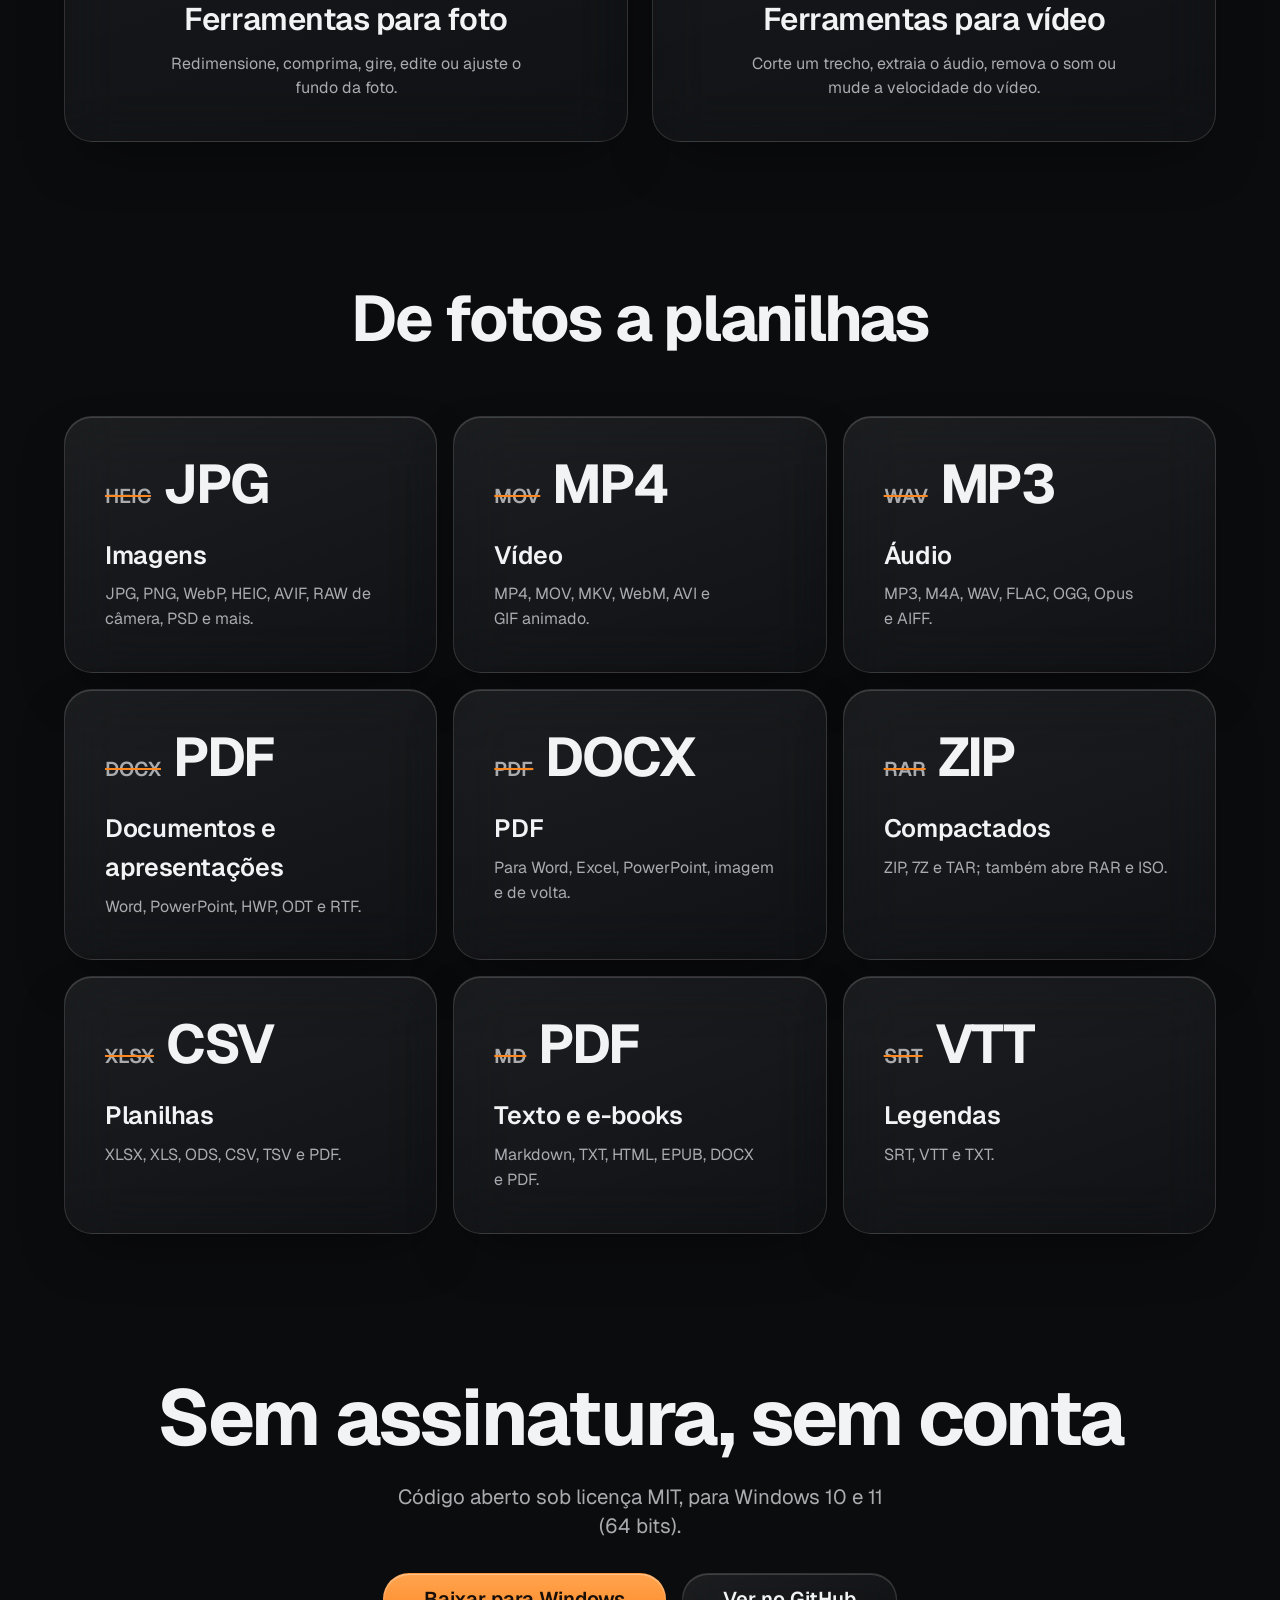
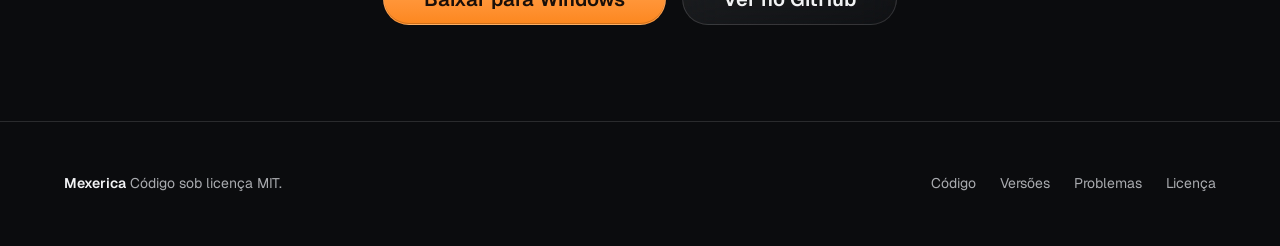
==== commit 68ef8d83: "Mexerica 1.4.0" ====
--- a/docs/index.html
+++ b/docs/index.html
@@ -2,28 +2,50 @@
 <html lang="pt-BR">
 <head>
 <meta charset="utf-8">
-<meta name="viewport" content="width=device-width, initial-scale=1">
+<meta name="viewport" content="width=device-width, initial-scale=1, viewport-fit=cover">
+<meta name="theme-color" content="#0b0b0e">
 <title>Mexerica</title>
 <meta name="description" content="Converta e edite arquivos sem abrir programa nenhum: arraste, aperte Espaço e solte na opção. Grátis, de código aberto, para Windows." data-content-en="Convert and edit files without opening another app: drag, press Space and drop on an option. Free, open source, for Windows.">
+<link rel="canonical" href="https://oitalao.github.io/Mexerica/">
 <link rel="icon" href="assets/mexerica-1024.png">
 <meta property="og:title" content="Mexerica">
 <meta property="og:description" content="Converta e edite arquivos sem abrir programa nenhum: arraste, aperte Espaço e solte na opção. Grátis, de código aberto, para Windows." data-content-en="Convert and edit files without opening another app: drag, press Space and drop on an option. Free, open source, for Windows.">
-<meta property="og:image" content="assets/mexerica-1024.png">
+<meta property="og:image" content="https://oitalao.github.io/Mexerica/assets/mexerica-1024.png">
+<meta property="og:url" content="https://oitalao.github.io/Mexerica/">
 <meta property="og:type" content="website">
 <meta name="twitter:card" content="summary">
 <link rel="preconnect" href="https://fonts.googleapis.com">
 <link rel="preconnect" href="https://fonts.gstatic.com" crossorigin>
-<link href="https://fonts.googleapis.com/css2?family=Geologica:wght,CRSV,SHRP@200..500,0,0..100&display=swap" rel="stylesheet">
-<link rel="stylesheet" href="styles.css?v=20261109-codex-3">
+<link href="https://fonts.googleapis.com/css2?family=Geist:wght@400;600;700&display=swap" rel="stylesheet">
+<link rel="stylesheet" href="styles.css?v=20261113c">
+<script>document.documentElement.classList.add('js');</script>
 </head>
-<body>
+<body data-tone="convert">
+
+<svg width="0" height="0" style="position:absolute" aria-hidden="true">
+  <defs>
+    <linearGradient id="sky" x1="0" y1="0" x2="0" y2="1"><stop offset="0" stop-color="#5fb4ff"/><stop offset="1" stop-color="#bfe2ff"/></linearGradient>
+    <symbol id="file-photo" viewBox="0 0 64 76">
+      <path d="M6 2h36l16 16v54a2 2 0 0 1-2 2H6a2 2 0 0 1-2-2V4a2 2 0 0 1 2-2z" fill="#f4f5f8"/>
+      <path d="M42 2v14a2 2 0 0 0 2 2h14" fill="#d5d8e0"/>
+      <rect x="10" y="22" width="44" height="32" rx="2" fill="url(#sky)"/>
+      <circle cx="44" cy="31" r="5" fill="#ffd23f"/>
+      <path d="M10 54l13-15 9 9 7-6 15 12z" fill="#2f9e5b"/>
+      <path d="M10 54l13-15 6 6-9 9z" fill="#257d48"/>
+    </symbol>
+    <symbol id="file-jpg" viewBox="0 0 64 76"><use href="#file-photo"/><rect x="10" y="60" width="26" height="10" rx="2" fill="#6b7080"/><text x="23" y="68" text-anchor="middle" font-family="Segoe UI, sans-serif" font-size="7.5" font-weight="700" fill="#fff">JPG</text></symbol>
+    <symbol id="file-webp" viewBox="0 0 64 76"><use href="#file-photo"/><rect x="10" y="60" width="30" height="10" rx="2" fill="#ff8a1f"/><text x="25" y="68" text-anchor="middle" font-family="Segoe UI, sans-serif" font-size="7.5" font-weight="700" fill="#1a1206">WEBP</text></symbol>
+    <symbol id="cursor" viewBox="0 0 24 28"><path d="M3 2v21l5.5-5.2 4.2 8.6 3.6-1.8-4.2-8.4H20z" fill="#fff" stroke="#111" stroke-width="1.5" stroke-linejoin="round"/></symbol>
+  </defs>
+</svg>
+
+<div class="aurora" aria-hidden="true"><span class="blob blob--convert"></span><span class="blob blob--tools"></span><span class="blob blob--actions"></span><span class="blob blob--deep"></span></div>
+
+<a class="skip" href="#top" data-en="Skip to content">Pular para o conteúdo</a>
 
 <nav class="nav" aria-label="Navegação principal" data-label-en="Main navigation">
-  <div class="container">
-    <a class="nav-mark" href="#top">
-      <img src="assets/mexerica-1024.png" alt="" width="28" height="28">
-      Mexerica
-    </a>
+  <div class="container nav-bar">
+    <a class="nav-mark" href="#top"><img src="assets/mexerica-1024.png" alt="" width="28" height="28">Mexerica</a>
     <div class="nav-sections">
       <a href="#como-funciona" data-en="How it works">Como funciona</a>
       <a href="#o-que-faz" data-en="What it does">O que faz</a>
@@ -31,141 +53,142 @@
     </div>
     <div class="nav-actions">
       <div class="language-switch" role="group" aria-label="Idioma" data-label-en="Language">
-        <button type="button" data-lang="pt" aria-pressed="true" aria-label="Português">PT</button><span aria-hidden="true">|</span><button type="button" data-lang="en" aria-pressed="false" aria-label="English">EN</button>
-      </div>
-      <a class="btn btn--primary btn--sm" href="https://github.com/Oitalao/Mexerica/releases/latest" data-en="Download for Windows">Baixar para Windows</a>
+        <button type="button" data-lang="pt" aria-pressed="true" aria-label="Português">PT</button>
+        <button type="button" data-lang="en" aria-pressed="false" aria-label="English">EN</button>
+      </div>
+      <a class="btn btn--sm" href="https://github.com/Oitalao/Mexerica/releases/latest" data-en="Download">Baixar</a>
     </div>
   </div>
 </nav>
 
 <main id="top">
 
-<section class="hero">
-  <div class="container">
+<section class="hero" data-tone="convert">
+  <div class="container hero-inner">
     <div class="hero-text">
-      <h1 data-en="Drag.&lt;br&gt;Press Space.&lt;br&gt;&lt;span&gt;Transform.&lt;/span&gt;">Arraste.<br>Aperte Espaço.<br><span>Transforme.</span></h1>
-      <p class="lead" data-en="Convert and edit photos, video, audio and PDFs, right on Windows.">Converta e edite fotos, vídeos, áudio e PDF, direto no Windows.</p>
+      <h1 class="hero-head" data-en="Drag.&lt;br&gt;Press Space.&lt;br&gt;Transform.">Arraste.<br>Aperte Espaço.<br>Transforme.</h1>
+      <p class="lead hero-lead" data-en="Convert and edit photos, video, audio and PDFs, right on Windows.">Converta e edite fotos, vídeos, áudio e PDF, direto no Windows.</p>
       <div class="hero-actions">
-        <a class="btn btn--primary" href="https://github.com/Oitalao/Mexerica/releases/latest" data-en="Download for Windows">Baixar para Windows</a>
-        <a class="hero-demo-link" href="#como-funciona" data-en="See how it works &lt;span aria-hidden=&quot;true&quot;&gt;↓&lt;/span&gt;">Veja como funciona <span aria-hidden="true">↓</span></a>
+        <a class="btn" href="https://github.com/Oitalao/Mexerica/releases/latest" data-en="Download for Windows">Baixar para Windows</a>
+        <a class="btn btn--glass" href="#como-funciona" data-en="See how it works">Veja como funciona</a>
       </div>
       <p class="hero-detail" data-en="Free. Open source. Windows 10 and 11.">Grátis. Código aberto. Windows 10 e 11.</p>
       <p class="platform-notice" id="platform-notice" role="status"></p>
-      <div class="motion-notice" id="motion-notice" hidden>
-        <p data-en="Your system is set to reduce motion.">Seu sistema está com as animações reduzidas.</p>
-        <button type="button" id="motion-enable" data-en="Enable animations">Ativar animações</button>
-      </div>
-    </div>
-    <div class="hero-visual">
-      <fieldset class="switcher">
-        <legend class="visually-hidden" data-en="Show the wheel for">Mostrar a roda de</legend>
-        <div class="switcher-tabs">
-          <input type="radio" name="wheel" id="wheel-converter" checked><label for="wheel-converter" data-en="Convert">Converter</label>
-          <input type="radio" name="wheel" id="wheel-ferramentas"><label for="wheel-ferramentas" data-en="Tools">Ferramentas</label>
-          <input type="radio" name="wheel" id="wheel-acoes"><label for="wheel-acoes" data-en="Actions">Ações</label>
+    </div>
+
+    <fieldset class="switcher">
+      <legend class="visually-hidden" data-en="Show the wheel for">Mostrar a roda de</legend>
+      <div class="switcher-stage">
+        <span class="intro-drag" aria-hidden="true"><span class="file-icon file-icon--jpg" aria-hidden="true"><svg viewBox="0 0 64 76"><use href="#file-jpg"/></svg><span class="file-name">foto2.jpg</span></span><svg class="cursor" viewBox="0 0 24 28"><use href="#cursor"/></svg></span>
+        <kbd class="intro-key" aria-hidden="true" data-en="Space">Espaço</kbd>
+        <figure class="switcher-panel" data-panel="converter" role="img" aria-label="Roda Converter aberta sobre foto2.jpg: WEBP selecionado, com PNG, HEIC, AVIF, TIFF, BMP, GIF, ICO e PDF ao redor." data-label-en="Convert wheel open over foto2.jpg: WebP selected, with PNG, HEIC, AVIF, TIFF, BMP, GIF, ICO and PDF around it."><svg class="wheel wheel--convert live" viewBox="0 0 560 560" data-wheel="converter" aria-hidden="true"><g class="seg" data-i="0"><path d="M200.64 48.21A245 245 0 0 1 359.36 48.21L301.38 217.56A66 66 0 0 0 258.62 217.56Z"/><g transform="translate(280.0 110.5)"><text class="lab" style="font-size:16px">PNG</text><g transform="translate(0 13.5)"><text class="sub" style="font-size:9.5px" data-en="image">imagem</text></g></g></g><g class="seg is-sel" data-i="1"><path d="M368.20 51.43A245 245 0 0 1 489.79 153.45L336.51 245.91A66 66 0 0 0 303.76 218.43Z"/><g transform="translate(387.7 149.7)"><text class="lab" style="font-size:16px">WEBP</text><g transform="translate(0 13.5)"><text class="sub" style="font-size:9.5px" data-en="image">imagem</text></g></g></g><g class="seg" data-i="2"><path d="M494.49 161.60A245 245 0 0 1 522.05 317.90L345.21 290.21A66 66 0 0 0 337.78 248.10Z"/><g transform="translate(445.0 248.9)"><text class="lab" style="font-size:16px">HEIC</text><g transform="translate(0 13.5)"><text class="sub" style="font-size:9.5px" data-en="image">imagem</text></g></g></g><g class="seg" data-i="3"><path d="M520.42 327.17A245 245 0 0 1 441.06 464.62L323.39 329.74A66 66 0 0 0 344.77 292.71Z"/><g transform="translate(425.1 361.8)"><text class="lab" style="font-size:16px">AVIF</text><g transform="translate(0 13.5)"><text class="sub" style="font-size:9.5px" data-en="image">imagem</text></g></g></g><g class="seg" data-i="4"><path d="M433.85 470.67A245 245 0 0 1 284.70 524.95L281.27 345.99A66 66 0 0 0 321.45 331.36Z"/><g transform="translate(337.3 435.4)"><text class="lab" style="font-size:16px">TIFF</text><g transform="translate(0 13.5)"><text class="sub" style="font-size:9.5px" data-en="image">imagem</text></g></g></g><g class="seg" data-i="5"><path d="M275.30 524.95A245 245 0 0 1 126.15 470.67L238.55 331.36A66 66 0 0 0 278.73 345.99Z"/><g transform="translate(222.7 435.4)"><text class="lab" style="font-size:16px">BMP</text><g transform="translate(0 13.5)"><text class="sub" style="font-size:9.5px" data-en="image">imagem</text></g></g></g><g class="seg" data-i="6"><path d="M118.94 464.62A245 245 0 0 1 39.58 327.17L215.23 292.71A66 66 0 0 0 236.61 329.74Z"/><g transform="translate(134.9 361.8)"><text class="lab" style="font-size:16px">GIF</text><g transform="translate(0 13.5)"><text class="sub" style="font-size:9.5px" data-en="animation">animação</text></g></g></g><g class="seg" data-i="7"><path d="M37.95 317.90A245 245 0 0 1 65.51 161.60L222.22 248.10A66 66 0 0 0 214.79 290.21Z"/><g transform="translate(115.0 248.9)"><text class="lab" style="font-size:16px">ICO</text><g transform="translate(0 13.5)"><text class="sub" style="font-size:9.5px" data-en="icon">ícone</text></g></g></g><g class="seg" data-i="8"><path d="M70.21 153.45A245 245 0 0 1 191.80 51.43L256.24 218.43A66 66 0 0 0 223.49 245.91Z"/><g transform="translate(172.3 149.7)"><text class="lab" style="font-size:16px">PDF</text><g transform="translate(0 13.5)"><text class="sub" style="font-size:9.5px" data-en="document">documento</text></g></g></g><circle class="hub" cx="280" cy="280" r="62"/><g transform="translate(280 277)"><text class="title" style="font-size:14px" data-en="Convert">Converter</text></g><g transform="translate(280 294)"><text class="file" style="font-size:10.5px">foto2.jpg</text></g></svg></figure>
+        <figure class="switcher-panel" data-panel="ferramentas" role="img" aria-label="Roda Ferramentas sobre foto2.jpg: Comprimir, Tamanho, Girar, Editar, Fundo, Metadados, Ler QR, PDF e ZIP." data-label-en="Tools wheel over foto2.jpg: Compress, Resize, Rotate, Edit, Background, Metadata, Read QR, PDF and ZIP."><svg class="wheel wheel--tools live" viewBox="0 0 560 560" data-wheel="foto" aria-hidden="true"><g class="seg" data-i="0"><path d="M200.64 48.21A245 245 0 0 1 359.36 48.21L301.38 217.56A66 66 0 0 0 258.62 217.56Z"/><g transform="translate(280.0 110.5)"><text class="lab" style="font-size:13px" data-en="Compress">Comprimir</text><g transform="translate(0 13.5)"><text class="sub" style="font-size:9.5px" data-en="smaller">menor</text></g></g></g><g class="seg is-sel" data-i="1"><path d="M368.20 51.43A245 245 0 0 1 489.79 153.45L336.51 245.91A66 66 0 0 0 303.76 218.43Z"/><g transform="translate(387.7 149.7)"><text class="lab" style="font-size:13px" data-en="Resize">Tamanho</text><g transform="translate(0 13.5)"><text class="sub" style="font-size:9.5px" data-en="resize">redimensionar</text></g></g></g><g class="seg" data-i="2"><path d="M494.49 161.60A245 245 0 0 1 522.05 317.90L345.21 290.21A66 66 0 0 0 337.78 248.10Z"/><g transform="translate(445.0 248.9)"><text class="lab" style="font-size:16px" data-en="Rotate">Girar</text><g transform="translate(0 13.5)"><text class="sub" style="font-size:9.5px" data-en="or mirror">ou espelhar</text></g></g></g><g class="seg" data-i="3"><path d="M520.42 327.17A245 245 0 0 1 441.06 464.62L323.39 329.74A66 66 0 0 0 344.77 292.71Z"/><g transform="translate(425.1 361.8)"><text class="lab" style="font-size:13px" data-en="Edit">Editar</text><g transform="translate(0 13.5)"><text class="sub" style="font-size:9.5px" data-en="crop, adjust…">recortar, ajustar…</text></g></g></g><g class="seg" data-i="4"><path d="M433.85 470.67A245 245 0 0 1 284.70 524.95L281.27 345.99A66 66 0 0 0 321.45 331.36Z"/><g transform="translate(337.3 435.4)"><text class="lab" style="font-size:16px" data-en="Background">Fundo</text><g transform="translate(0 13.5)"><text class="sub" style="font-size:9.5px" data-en="color and margin">cor e margem</text></g></g></g><g class="seg" data-i="5"><path d="M275.30 524.95A245 245 0 0 1 126.15 470.67L238.55 331.36A66 66 0 0 0 278.73 345.99Z"/><g transform="translate(222.7 435.4)"><text class="lab" style="font-size:13px" data-en="Metadata">Metadados</text><g transform="translate(0 13.5)"><text class="sub" style="font-size:9.5px" data-en="view and edit">ver e editar</text></g></g></g><g class="seg" data-i="6"><path d="M118.94 464.62A245 245 0 0 1 39.58 327.17L215.23 292.71A66 66 0 0 0 236.61 329.74Z"/><g transform="translate(134.9 361.8)"><text class="lab" style="font-size:13px" data-en="Read QR">Ler QR</text><g transform="translate(0 13.5)"><text class="sub" style="font-size:9.5px" data-en="codes">códigos</text></g></g></g><g class="seg" data-i="7"><path d="M37.95 317.90A245 245 0 0 1 65.51 161.60L222.22 248.10A66 66 0 0 0 214.79 290.21Z"/><g transform="translate(115.0 248.9)"><text class="lab" style="font-size:16px">PDF</text><g transform="translate(0 13.5)"><text class="sub" style="font-size:9.5px" data-en="image in PDF">imagem em PDF</text></g></g></g><g class="seg" data-i="8"><path d="M70.21 153.45A245 245 0 0 1 191.80 51.43L256.24 218.43A66 66 0 0 0 223.49 245.91Z"/><g transform="translate(172.3 149.7)"><text class="lab" style="font-size:16px">ZIP</text><g transform="translate(0 13.5)"><text class="sub" style="font-size:9.5px" data-en="compress">compactar</text></g></g></g><circle class="hub" cx="280" cy="280" r="62"/><g transform="translate(280 277)"><text class="title" style="font-size:14px" data-en="Tools">Ferramentas</text></g><g transform="translate(280 294)"><text class="file" style="font-size:10.5px">foto2.jpg</text></g></svg></figure>
+        <figure class="switcher-panel" data-panel="acoes" role="img" aria-label="Roda Ações sobre foto2.jpg: Compartilhar, Flutuar, Copiar, Mover, Caminho e Terminal." data-label-en="Actions wheel over foto2.jpg: Share, Float, Copy, Move, Path and Terminal."><svg class="wheel wheel--actions live" viewBox="0 0 560 560" data-wheel="acoes" aria-hidden="true"><g class="seg" data-i="0"><path d="M180.93 100.53A205 205 0 0 1 379.07 100.53L311.90 222.22A66 66 0 0 0 248.10 222.22Z"/><g transform="translate(280.0 138.5)"><text class="lab" style="font-size:13px" data-en="Share">Compartilhar</text><g transform="translate(0 14.5)"><text class="sub" style="font-size:10.5px" data-en="close by">por perto</text></g></g></g><g class="seg is-sel" data-i="1"><path d="M385.89 104.47A205 205 0 0 1 484.96 276.06L345.99 278.73A66 66 0 0 0 314.09 223.49Z"/><g transform="translate(400.8 208.2)"><text class="lab" style="font-size:14.5px" data-en="Float">Flutuar</text><g transform="translate(0 14.5)"><text class="sub" style="font-size:10.5px" data-en="leave at hand">deixar à mão</text></g></g></g><g class="seg" data-i="2"><path d="M484.96 283.94A205 205 0 0 1 385.89 455.53L314.09 336.51A66 66 0 0 0 345.99 281.27Z"/><g transform="translate(400.8 347.8)"><text class="lab" style="font-size:14.5px" data-en="Copy">Copiar</text><g transform="translate(0 14.5)"><text class="sub" style="font-size:10.5px" data-en="to folder…">para pasta…</text></g></g></g><g class="seg" data-i="3"><path d="M379.07 459.47A205 205 0 0 1 180.93 459.47L248.10 337.78A66 66 0 0 0 311.90 337.78Z"/><g transform="translate(280.0 417.5)"><text class="lab" style="font-size:19px" data-en="Move">Mover</text><g transform="translate(0 14.5)"><text class="sub" style="font-size:10.5px" data-en="to folder…">para pasta…</text></g></g></g><g class="seg" data-i="4"><path d="M174.11 455.53A205 205 0 0 1 75.04 283.94L214.01 281.27A66 66 0 0 0 245.91 336.51Z"/><g transform="translate(159.2 347.8)"><text class="lab" style="font-size:14.5px" data-en="Path">Caminho</text><g transform="translate(0 14.5)"><text class="sub" style="font-size:10.5px" data-en="copy">copiar</text></g></g></g><g class="seg" data-i="5"><path d="M75.04 276.06A205 205 0 0 1 174.11 104.47L245.91 223.49A66 66 0 0 0 214.01 278.73Z"/><g transform="translate(159.2 208.2)"><text class="lab" style="font-size:14.5px">Terminal</text><g transform="translate(0 14.5)"><text class="sub" style="font-size:10.5px" data-en="open here">abrir aqui</text></g></g></g><circle class="hub" cx="280" cy="280" r="62"/><g transform="translate(280 277)"><text class="title" style="font-size:14px" data-en="Actions">Ações</text></g><g transform="translate(280 294)"><text class="file" style="font-size:10.5px">foto2.jpg</text></g></svg></figure>
+        <span class="intro-done" aria-hidden="true"><span class="file-icon" aria-hidden="true"><svg viewBox="0 0 64 76"><use href="#file-photo"/><rect class="badge" x="10" y="60" width="30" height="10" rx="2"/><text class="badge-text" x="25" y="68">WEBP</text></svg><span class="file-name">foto2.webp</span></span></span>
+      </div>
+      <div class="switcher-tabs glass">
+        <input type="radio" name="wheel" id="wheel-converter" checked><label for="wheel-converter"><kbd>Shift</kbd><span data-en="Convert">Converter</span></label>
+        <input type="radio" name="wheel" id="wheel-ferramentas"><label for="wheel-ferramentas"><kbd>Ctrl</kbd><span data-en="Tools">Ferramentas</span></label>
+        <input type="radio" name="wheel" id="wheel-acoes"><label for="wheel-acoes"><kbd>Alt</kbd><span data-en="Actions">Ações</span></label>
+      </div>
+      <div class="switcher-captions">
+        <p data-caption="converter" data-en="A new format. The same file.">Outro formato. Mesmo arquivo.</p>
+        <p data-caption="ferramentas" data-en="A quick adjustment, right here.">Um ajuste, sem sair do lugar.</p>
+        <p data-caption="acoes" data-en="Your next step, within reach.">O próximo passo, à mão.</p>
+      </div>
+      <p class="demo-disclosure"><span class="on-mouse" data-en="Pass the mouse over the wheel.">Passe o mouse pela roda.</span><span class="on-touch" data-en="Tap the wheel.">Toque na roda.</span> <span data-en="This site does not process files.">O site não processa arquivos.</span></p>
+    </fieldset>
+  </div>
+</section>
+
+<section class="steps" id="como-funciona" data-tone="tools">
+  <div class="container">
+    <div class="section-head">
+      <h2 data-en="From dragging to done">Do arrastar ao pronto</h2>
+    </div>
+    <ol class="scenes">
+      <li class="scene scene--drag glass">
+        <div class="scene-art" aria-hidden="true">
+          <span class="drag-icon"><span class="file-icon file-icon--jpg" aria-hidden="true"><svg viewBox="0 0 64 76"><use href="#file-jpg"/></svg><span class="file-name">foto2.jpg</span></span><svg class="cursor" viewBox="0 0 24 28"><use href="#cursor"/></svg></span>
+          <kbd class="scene-key" data-en="Space">Espaço</kbd>
         </div>
-        <div class="switcher-panels">
-          <figure class="switcher-panel" data-panel="converter" data-kind="product">
-            <img src="assets/roda-converter.png" width="760" height="760" fetchpriority="high" data-alt-en="Convert wheel open over foto2.jpg: WebP selected, with PNG, HEIC, AVIF, TIFF, BMP, GIF, ICO and PDF around it." alt="Roda Converter aberta sobre foto2.jpg: WEBP selecionado, com PNG, HEIC, AVIF, TIFF, BMP, GIF, ICO e PDF ao redor.">
-          </figure>
-          <figure class="switcher-panel" data-panel="ferramentas" data-kind="product">
-            <img src="assets/roda-ferramentas.png" width="760" height="760" data-alt-en="Photo tools wheel over foto2.jpg: Resize selected, with Compress, Rotate, Edit, Background, Metadata, Read QR, PDF and ZIP around it." alt="Roda Ferramentas sobre foto2.jpg: Tamanho selecionado, com Comprimir, Girar, Editar, Fundo, Metadados, Ler QR, PDF e ZIP ao redor.">
-          </figure>
-          <figure class="switcher-panel" data-panel="acoes" data-kind="product">
-            <img src="assets/roda-acoes.png" width="760" height="760" data-alt-en="Actions wheel over foto2.jpg: Float selected, with Share, Terminal, Path, Copy and Move around it." alt="Roda Ações sobre foto2.jpg: Flutuar selecionado, com Compartilhar, Terminal, Caminho, Copiar e Mover ao redor.">
-          </figure>
-          <div class="gesture" aria-hidden="true">
-            <div class="gesture-file">
-              <svg viewBox="0 0 32 40" fill="none"><path d="M5 1h15l10 10v28H5z" fill="currentColor"/><path d="M20 1v11h10M10 22h15M10 28h11" stroke="var(--color-paper)" stroke-width="2"/></svg>
-              <span>foto2.jpg</span>
-              <svg class="gesture-cursor" viewBox="0 0 24 28"><path d="M2 2v21l6-6 5 9 4-2-5-9h9z" fill="var(--color-ink)" stroke="var(--color-paper)" stroke-width="2"/></svg>
-            </div>
-            <div class="gesture-key"><kbd data-en="Space">Espaço</kbd><span data-en="The wheel appears">A roda aparece</span></div>
-            <div class="gesture-result"><svg viewBox="0 0 24 24" fill="none" aria-hidden="true"><path d="m5 12 4 4L19 6" stroke="currentColor" stroke-width="2"/></svg><span><strong>foto2.webp</strong><small data-en="Converted copy. Original kept.">Cópia convertida. Original preservado.</small></span></div>
-          </div>
+        <h3 data-en="Drag">Arraste</h3>
+        <p data-en="Drag one or more files and press Space while holding the mouse button.">Arraste um ou mais arquivos e, sem soltar o mouse, aperte Espaço.</p>
+      </li>
+      <li class="scene scene--sides glass">
+        <div class="scene-art" aria-hidden="true">
+          <div class="mini mini--tools"><svg class="wheel wheel--tools" viewBox="0 0 560 560" data-wheel="foto" aria-hidden="true"><g class="seg" data-i="0"><path d="M200.64 48.21A245 245 0 0 1 359.36 48.21L301.38 217.56A66 66 0 0 0 258.62 217.56Z"/><g transform="translate(280.0 110.5)"><text class="lab" style="font-size:13px" data-en="Compress">Comprimir</text><g transform="translate(0 13.5)"><text class="sub" style="font-size:9.5px" data-en="smaller">menor</text></g></g></g><g class="seg is-sel" data-i="1"><path d="M368.20 51.43A245 245 0 0 1 489.79 153.45L336.51 245.91A66 66 0 0 0 303.76 218.43Z"/><g transform="translate(387.7 149.7)"><text class="lab" style="font-size:13px" data-en="Resize">Tamanho</text><g transform="translate(0 13.5)"><text class="sub" style="font-size:9.5px" data-en="resize">redimensionar</text></g></g></g><g class="seg" data-i="2"><path d="M494.49 161.60A245 245 0 0 1 522.05 317.90L345.21 290.21A66 66 0 0 0 337.78 248.10Z"/><g transform="translate(445.0 248.9)"><text class="lab" style="font-size:16px" data-en="Rotate">Girar</text><g transform="translate(0 13.5)"><text class="sub" style="font-size:9.5px" data-en="or mirror">ou espelhar</text></g></g></g><g class="seg" data-i="3"><path d="M520.42 327.17A245 245 0 0 1 441.06 464.62L323.39 329.74A66 66 0 0 0 344.77 292.71Z"/><g transform="translate(425.1 361.8)"><text class="lab" style="font-size:13px" data-en="Edit">Editar</text><g transform="translate(0 13.5)"><text class="sub" style="font-size:9.5px" data-en="crop, adjust…">recortar, ajustar…</text></g></g></g><g class="seg" data-i="4"><path d="M433.85 470.67A245 245 0 0 1 284.70 524.95L281.27 345.99A66 66 0 0 0 321.45 331.36Z"/><g transform="translate(337.3 435.4)"><text class="lab" style="font-size:16px" data-en="Background">Fundo</text><g transform="translate(0 13.5)"><text class="sub" style="font-size:9.5px" data-en="color and margin">cor e margem</text></g></g></g><g class="seg" data-i="5"><path d="M275.30 524.95A245 245 0 0 1 126.15 470.67L238.55 331.36A66 66 0 0 0 278.73 345.99Z"/><g transform="translate(222.7 435.4)"><text class="lab" style="font-size:13px" data-en="Metadata">Metadados</text><g transform="translate(0 13.5)"><text class="sub" style="font-size:9.5px" data-en="view and edit">ver e editar</text></g></g></g><g class="seg" data-i="6"><path d="M118.94 464.62A245 245 0 0 1 39.58 327.17L215.23 292.71A66 66 0 0 0 236.61 329.74Z"/><g transform="translate(134.9 361.8)"><text class="lab" style="font-size:13px" data-en="Read QR">Ler QR</text><g transform="translate(0 13.5)"><text class="sub" style="font-size:9.5px" data-en="codes">códigos</text></g></g></g><g class="seg" data-i="7"><path d="M37.95 317.90A245 245 0 0 1 65.51 161.60L222.22 248.10A66 66 0 0 0 214.79 290.21Z"/><g transform="translate(115.0 248.9)"><text class="lab" style="font-size:16px">PDF</text><g transform="translate(0 13.5)"><text class="sub" style="font-size:9.5px" data-en="image in PDF">imagem em PDF</text></g></g></g><g class="seg" data-i="8"><path d="M70.21 153.45A245 245 0 0 1 191.80 51.43L256.24 218.43A66 66 0 0 0 223.49 245.91Z"/><g transform="translate(172.3 149.7)"><text class="lab" style="font-size:16px">ZIP</text><g transform="translate(0 13.5)"><text class="sub" style="font-size:9.5px" data-en="compress">compactar</text></g></g></g><circle class="hub" cx="280" cy="280" r="62"/><g transform="translate(280 277)"><text class="title" style="font-size:14px" data-en="Tools">Ferramentas</text></g><g transform="translate(280 294)"><text class="file" style="font-size:10.5px">foto2.jpg</text></g></svg></div>
+          <div class="mini mini--actions"><svg class="wheel wheel--actions" viewBox="0 0 560 560" data-wheel="acoes" aria-hidden="true"><g class="seg" data-i="0"><path d="M180.93 100.53A205 205 0 0 1 379.07 100.53L311.90 222.22A66 66 0 0 0 248.10 222.22Z"/><g transform="translate(280.0 138.5)"><text class="lab" style="font-size:13px" data-en="Share">Compartilhar</text><g transform="translate(0 14.5)"><text class="sub" style="font-size:10.5px" data-en="close by">por perto</text></g></g></g><g class="seg is-sel" data-i="1"><path d="M385.89 104.47A205 205 0 0 1 484.96 276.06L345.99 278.73A66 66 0 0 0 314.09 223.49Z"/><g transform="translate(400.8 208.2)"><text class="lab" style="font-size:14.5px" data-en="Float">Flutuar</text><g transform="translate(0 14.5)"><text class="sub" style="font-size:10.5px" data-en="leave at hand">deixar à mão</text></g></g></g><g class="seg" data-i="2"><path d="M484.96 283.94A205 205 0 0 1 385.89 455.53L314.09 336.51A66 66 0 0 0 345.99 281.27Z"/><g transform="translate(400.8 347.8)"><text class="lab" style="font-size:14.5px" data-en="Copy">Copiar</text><g transform="translate(0 14.5)"><text class="sub" style="font-size:10.5px" data-en="to folder…">para pasta…</text></g></g></g><g class="seg" data-i="3"><path d="M379.07 459.47A205 205 0 0 1 180.93 459.47L248.10 337.78A66 66 0 0 0 311.90 337.78Z"/><g transform="translate(280.0 417.5)"><text class="lab" style="font-size:19px" data-en="Move">Mover</text><g transform="translate(0 14.5)"><text class="sub" style="font-size:10.5px" data-en="to folder…">para pasta…</text></g></g></g><g class="seg" data-i="4"><path d="M174.11 455.53A205 205 0 0 1 75.04 283.94L214.01 281.27A66 66 0 0 0 245.91 336.51Z"/><g transform="translate(159.2 347.8)"><text class="lab" style="font-size:14.5px" data-en="Path">Caminho</text><g transform="translate(0 14.5)"><text class="sub" style="font-size:10.5px" data-en="copy">copiar</text></g></g></g><g class="seg" data-i="5"><path d="M75.04 276.06A205 205 0 0 1 174.11 104.47L245.91 223.49A66 66 0 0 0 214.01 278.73Z"/><g transform="translate(159.2 208.2)"><text class="lab" style="font-size:14.5px">Terminal</text><g transform="translate(0 14.5)"><text class="sub" style="font-size:10.5px" data-en="open here">abrir aqui</text></g></g></g><circle class="hub" cx="280" cy="280" r="62"/><g transform="translate(280 277)"><text class="title" style="font-size:14px" data-en="Actions">Ações</text></g><g transform="translate(280 294)"><text class="file" style="font-size:10.5px">foto2.jpg</text></g></svg></div>
+          <div class="mini mini--convert"><svg class="wheel wheel--convert" viewBox="0 0 560 560" data-wheel="converter" aria-hidden="true"><g class="seg" data-i="0"><path d="M200.64 48.21A245 245 0 0 1 359.36 48.21L301.38 217.56A66 66 0 0 0 258.62 217.56Z"/><g transform="translate(280.0 110.5)"><text class="lab" style="font-size:16px">PNG</text><g transform="translate(0 13.5)"><text class="sub" style="font-size:9.5px" data-en="image">imagem</text></g></g></g><g class="seg is-sel" data-i="1"><path d="M368.20 51.43A245 245 0 0 1 489.79 153.45L336.51 245.91A66 66 0 0 0 303.76 218.43Z"/><g transform="translate(387.7 149.7)"><text class="lab" style="font-size:16px">WEBP</text><g transform="translate(0 13.5)"><text class="sub" style="font-size:9.5px" data-en="image">imagem</text></g></g></g><g class="seg" data-i="2"><path d="M494.49 161.60A245 245 0 0 1 522.05 317.90L345.21 290.21A66 66 0 0 0 337.78 248.10Z"/><g transform="translate(445.0 248.9)"><text class="lab" style="font-size:16px">HEIC</text><g transform="translate(0 13.5)"><text class="sub" style="font-size:9.5px" data-en="image">imagem</text></g></g></g><g class="seg" data-i="3"><path d="M520.42 327.17A245 245 0 0 1 441.06 464.62L323.39 329.74A66 66 0 0 0 344.77 292.71Z"/><g transform="translate(425.1 361.8)"><text class="lab" style="font-size:16px">AVIF</text><g transform="translate(0 13.5)"><text class="sub" style="font-size:9.5px" data-en="image">imagem</text></g></g></g><g class="seg" data-i="4"><path d="M433.85 470.67A245 245 0 0 1 284.70 524.95L281.27 345.99A66 66 0 0 0 321.45 331.36Z"/><g transform="translate(337.3 435.4)"><text class="lab" style="font-size:16px">TIFF</text><g transform="translate(0 13.5)"><text class="sub" style="font-size:9.5px" data-en="image">imagem</text></g></g></g><g class="seg" data-i="5"><path d="M275.30 524.95A245 245 0 0 1 126.15 470.67L238.55 331.36A66 66 0 0 0 278.73 345.99Z"/><g transform="translate(222.7 435.4)"><text class="lab" style="font-size:16px">BMP</text><g transform="translate(0 13.5)"><text class="sub" style="font-size:9.5px" data-en="image">imagem</text></g></g></g><g class="seg" data-i="6"><path d="M118.94 464.62A245 245 0 0 1 39.58 327.17L215.23 292.71A66 66 0 0 0 236.61 329.74Z"/><g transform="translate(134.9 361.8)"><text class="lab" style="font-size:16px">GIF</text><g transform="translate(0 13.5)"><text class="sub" style="font-size:9.5px" data-en="animation">animação</text></g></g></g><g class="seg" data-i="7"><path d="M37.95 317.90A245 245 0 0 1 65.51 161.60L222.22 248.10A66 66 0 0 0 214.79 290.21Z"/><g transform="translate(115.0 248.9)"><text class="lab" style="font-size:16px">ICO</text><g transform="translate(0 13.5)"><text class="sub" style="font-size:9.5px" data-en="icon">ícone</text></g></g></g><g class="seg" data-i="8"><path d="M70.21 153.45A245 245 0 0 1 191.80 51.43L256.24 218.43A66 66 0 0 0 223.49 245.91Z"/><g transform="translate(172.3 149.7)"><text class="lab" style="font-size:16px">PDF</text><g transform="translate(0 13.5)"><text class="sub" style="font-size:9.5px" data-en="document">documento</text></g></g></g><circle class="hub" cx="280" cy="280" r="62"/><g transform="translate(280 277)"><text class="title" style="font-size:14px" data-en="Convert">Converter</text></g><g transform="translate(280 294)"><text class="file" style="font-size:10.5px">foto2.jpg</text></g></svg></div>
+          <span class="scene-keys"><kbd class="k-ctrl">Ctrl</kbd><kbd class="k-alt">Alt</kbd><kbd class="k-shift">Shift</kbd></span>
         </div>
-        <div class="switcher-captions">
-          <p data-caption="converter"><kbd>Shift</kbd><span data-en="&lt;strong&gt;A new format. The same file.&lt;/strong&gt; Convert right from the wheel."><strong>Outro formato. Mesmo arquivo.</strong> Converta direto pela roda.</span></p>
-          <p data-caption="ferramentas"><kbd>Ctrl</kbd><span data-en="&lt;strong&gt;A quick adjustment, right here.&lt;/strong&gt; Compress, edit or resize."><strong>Um ajuste, sem sair do lugar.</strong> Comprima, edite ou redimensione.</span></p>
-          <p data-caption="acoes"><kbd>Alt</kbd><span data-en="&lt;strong&gt;Your next step, within reach.&lt;/strong&gt; Copy, move or keep the file floating."><strong>O próximo passo, à mão.</strong> Copie, mova ou deixe o arquivo flutuando.</span></p>
+        <h3 data-en="Choose a wheel">Escolha o lado</h3>
+        <p data-en="Press Space again, or use Shift, Ctrl and Alt to switch between Convert, Tools and Actions.">Espaço de novo, ou Shift, Ctrl e Alt trocam entre Converter, Ferramentas e Ações.</p>
+      </li>
+      <li class="scene scene--drop glass">
+        <div class="scene-art" aria-hidden="true">
+          <div class="mini mini--convert"><svg class="wheel wheel--convert" viewBox="0 0 560 560" data-wheel="converter" aria-hidden="true"><g class="seg" data-i="0"><path d="M200.64 48.21A245 245 0 0 1 359.36 48.21L301.38 217.56A66 66 0 0 0 258.62 217.56Z"/><g transform="translate(280.0 110.5)"><text class="lab" style="font-size:16px">PNG</text><g transform="translate(0 13.5)"><text class="sub" style="font-size:9.5px" data-en="image">imagem</text></g></g></g><g class="seg" data-i="1"><path d="M368.20 51.43A245 245 0 0 1 489.79 153.45L336.51 245.91A66 66 0 0 0 303.76 218.43Z"/><g transform="translate(387.7 149.7)"><text class="lab" style="font-size:16px">WEBP</text><g transform="translate(0 13.5)"><text class="sub" style="font-size:9.5px" data-en="image">imagem</text></g></g></g><g class="seg" data-i="2"><path d="M494.49 161.60A245 245 0 0 1 522.05 317.90L345.21 290.21A66 66 0 0 0 337.78 248.10Z"/><g transform="translate(445.0 248.9)"><text class="lab" style="font-size:16px">HEIC</text><g transform="translate(0 13.5)"><text class="sub" style="font-size:9.5px" data-en="image">imagem</text></g></g></g><g class="seg" data-i="3"><path d="M520.42 327.17A245 245 0 0 1 441.06 464.62L323.39 329.74A66 66 0 0 0 344.77 292.71Z"/><g transform="translate(425.1 361.8)"><text class="lab" style="font-size:16px">AVIF</text><g transform="translate(0 13.5)"><text class="sub" style="font-size:9.5px" data-en="image">imagem</text></g></g></g><g class="seg" data-i="4"><path d="M433.85 470.67A245 245 0 0 1 284.70 524.95L281.27 345.99A66 66 0 0 0 321.45 331.36Z"/><g transform="translate(337.3 435.4)"><text class="lab" style="font-size:16px">TIFF</text><g transform="translate(0 13.5)"><text class="sub" style="font-size:9.5px" data-en="image">imagem</text></g></g></g><g class="seg" data-i="5"><path d="M275.30 524.95A245 245 0 0 1 126.15 470.67L238.55 331.36A66 66 0 0 0 278.73 345.99Z"/><g transform="translate(222.7 435.4)"><text class="lab" style="font-size:16px">BMP</text><g transform="translate(0 13.5)"><text class="sub" style="font-size:9.5px" data-en="image">imagem</text></g></g></g><g class="seg" data-i="6"><path d="M118.94 464.62A245 245 0 0 1 39.58 327.17L215.23 292.71A66 66 0 0 0 236.61 329.74Z"/><g transform="translate(134.9 361.8)"><text class="lab" style="font-size:16px">GIF</text><g transform="translate(0 13.5)"><text class="sub" style="font-size:9.5px" data-en="animation">animação</text></g></g></g><g class="seg" data-i="7"><path d="M37.95 317.90A245 245 0 0 1 65.51 161.60L222.22 248.10A66 66 0 0 0 214.79 290.21Z"/><g transform="translate(115.0 248.9)"><text class="lab" style="font-size:16px">ICO</text><g transform="translate(0 13.5)"><text class="sub" style="font-size:9.5px" data-en="icon">ícone</text></g></g></g><g class="seg" data-i="8"><path d="M70.21 153.45A245 245 0 0 1 191.80 51.43L256.24 218.43A66 66 0 0 0 223.49 245.91Z"/><g transform="translate(172.3 149.7)"><text class="lab" style="font-size:16px">PDF</text><g transform="translate(0 13.5)"><text class="sub" style="font-size:9.5px" data-en="document">documento</text></g></g></g><circle class="hub" cx="280" cy="280" r="62"/><g transform="translate(280 277)"><text class="title" style="font-size:14px" data-en="Convert">Converter</text></g><g transform="translate(280 294)"><text class="file" style="font-size:10.5px">foto2.jpg</text></g></svg></div>
+          <span class="drop-icon"><span class="file-icon file-icon--jpg" aria-hidden="true"><svg viewBox="0 0 64 76"><use href="#file-jpg"/></svg><span class="file-name">foto2.jpg</span></span><svg class="cursor" viewBox="0 0 24 28"><use href="#cursor"/></svg></span>
         </div>
-        <p class="demo-disclosure" data-en="Gesture simulation over a real screenshot. This site does not process files.">Demonstração do gesto sobre a tela real. O site não processa arquivos.</p>
-      </fieldset>
-    </div>
-  </div>
-</section>
-
-<section class="section steps" id="como-funciona">
+        <h3 data-en="Drop">Solte</h3>
+        <p data-en="Drop the file on an option, or use the arrow keys and Enter.">Solte o arquivo em cima da opção, ou use as setas e Enter.</p>
+      </li>
+      <li class="scene scene--done glass">
+        <div class="scene-art" aria-hidden="true">
+          <span class="done-pair"><span class="done-a"><span class="file-icon file-icon--jpg" aria-hidden="true"><svg viewBox="0 0 64 76"><use href="#file-jpg"/></svg><span class="file-name">foto2.jpg</span></span><small data-en="original, untouched">original, intacto</small></span><span class="done-b"><span class="file-icon file-icon--webp" aria-hidden="true"><svg viewBox="0 0 64 76"><use href="#file-webp"/></svg><span class="file-name">foto2.webp</span></span><small data-en="converted copy">cópia convertida</small></span></span>
+        </div>
+        <h3 data-en="Done">Pronto</h3>
+        <p data-en="The result is saved next to the original, which stays unchanged.">O resultado fica salvo ao lado do original, que nunca é alterado.</p>
+      </li>
+    </ol>
+  </div>
+</section>
+
+<section class="adapt" id="ferramentas" data-tone="tools">
   <div class="container">
-    <h2 class="reveal" data-en="From dragging to done">Do arrastar ao pronto</h2>
-    <ol class="steps-list reveal-group">
-      <li><span class="key" data-en="Space">Espaço</span><h3 data-en="Drag">Arraste</h3><p data-en="Drag one or more files and press Space while holding the mouse button.">Arraste um ou mais arquivos e, sem soltar o mouse, aperte Espaço.</p></li>
-      <li><span class="key">Shift, Ctrl, Alt</span><h3 data-en="Choose a wheel">Escolha o lado</h3><p data-en="Press Space again, or use Shift, Ctrl and Alt to switch between Convert, Tools and Actions.">Espaço de novo, ou Shift, Ctrl e Alt trocam entre Converter, Ferramentas e Ações.</p></li>
-      <li><span class="key" data-en="Arrows, Enter">Setas, Enter</span><h3 data-en="Drop">Solte</h3><p data-en="Drop the file on an option, or use the arrow keys and Enter.">Solte o arquivo em cima da opção, ou use as setas e Enter.</p></li>
-      <li><span class="key key--blank" aria-hidden="true">&nbsp;</span><h3 data-en="Done">Pronto</h3><p data-en="The result is saved next to the original, which stays unchanged.">O resultado fica salvo ao lado do original, que nunca é alterado.</p></li>
-    </ol>
-  </div>
-</section>
-
-<section class="section split-adapt" id="ferramentas">
+    <div class="section-head">
+      <h2 data-en="The wheel adapts to your file">A roda muda com o arquivo</h2>
+      <p class="lead" data-en="Press Ctrl with the wheel open: photo tools on one side, video tools on the other.">Aperte Ctrl com a roda aberta: ferramentas de foto de um lado, de vídeo do outro.</p>
+    </div>
+    <div class="adapt-pair">
+      <figure class="adapt-item glass" role="img" aria-label="Roda Ferramentas para foto: redimensionar, comprimir, girar, editar e mais." data-label-en="Photo tools wheel: resize, compress, rotate, edit and more.">
+        <div class="grow"><svg class="wheel wheel--tools live" viewBox="0 0 560 560" data-wheel="foto" aria-hidden="true"><g class="seg" data-i="0"><path d="M200.64 48.21A245 245 0 0 1 359.36 48.21L301.38 217.56A66 66 0 0 0 258.62 217.56Z"/><g transform="translate(280.0 110.5)"><text class="lab" style="font-size:13px" data-en="Compress">Comprimir</text><g transform="translate(0 13.5)"><text class="sub" style="font-size:9.5px" data-en="smaller">menor</text></g></g></g><g class="seg" data-i="1"><path d="M368.20 51.43A245 245 0 0 1 489.79 153.45L336.51 245.91A66 66 0 0 0 303.76 218.43Z"/><g transform="translate(387.7 149.7)"><text class="lab" style="font-size:13px" data-en="Resize">Tamanho</text><g transform="translate(0 13.5)"><text class="sub" style="font-size:9.5px" data-en="resize">redimensionar</text></g></g></g><g class="seg" data-i="2"><path d="M494.49 161.60A245 245 0 0 1 522.05 317.90L345.21 290.21A66 66 0 0 0 337.78 248.10Z"/><g transform="translate(445.0 248.9)"><text class="lab" style="font-size:16px" data-en="Rotate">Girar</text><g transform="translate(0 13.5)"><text class="sub" style="font-size:9.5px" data-en="or mirror">ou espelhar</text></g></g></g><g class="seg" data-i="3"><path d="M520.42 327.17A245 245 0 0 1 441.06 464.62L323.39 329.74A66 66 0 0 0 344.77 292.71Z"/><g transform="translate(425.1 361.8)"><text class="lab" style="font-size:13px" data-en="Edit">Editar</text><g transform="translate(0 13.5)"><text class="sub" style="font-size:9.5px" data-en="crop, adjust…">recortar, ajustar…</text></g></g></g><g class="seg" data-i="4"><path d="M433.85 470.67A245 245 0 0 1 284.70 524.95L281.27 345.99A66 66 0 0 0 321.45 331.36Z"/><g transform="translate(337.3 435.4)"><text class="lab" style="font-size:16px" data-en="Background">Fundo</text><g transform="translate(0 13.5)"><text class="sub" style="font-size:9.5px" data-en="color and margin">cor e margem</text></g></g></g><g class="seg" data-i="5"><path d="M275.30 524.95A245 245 0 0 1 126.15 470.67L238.55 331.36A66 66 0 0 0 278.73 345.99Z"/><g transform="translate(222.7 435.4)"><text class="lab" style="font-size:13px" data-en="Metadata">Metadados</text><g transform="translate(0 13.5)"><text class="sub" style="font-size:9.5px" data-en="view and edit">ver e editar</text></g></g></g><g class="seg" data-i="6"><path d="M118.94 464.62A245 245 0 0 1 39.58 327.17L215.23 292.71A66 66 0 0 0 236.61 329.74Z"/><g transform="translate(134.9 361.8)"><text class="lab" style="font-size:13px" data-en="Read QR">Ler QR</text><g transform="translate(0 13.5)"><text class="sub" style="font-size:9.5px" data-en="codes">códigos</text></g></g></g><g class="seg" data-i="7"><path d="M37.95 317.90A245 245 0 0 1 65.51 161.60L222.22 248.10A66 66 0 0 0 214.79 290.21Z"/><g transform="translate(115.0 248.9)"><text class="lab" style="font-size:16px">PDF</text><g transform="translate(0 13.5)"><text class="sub" style="font-size:9.5px" data-en="image in PDF">imagem em PDF</text></g></g></g><g class="seg" data-i="8"><path d="M70.21 153.45A245 245 0 0 1 191.80 51.43L256.24 218.43A66 66 0 0 0 223.49 245.91Z"/><g transform="translate(172.3 149.7)"><text class="lab" style="font-size:16px">ZIP</text><g transform="translate(0 13.5)"><text class="sub" style="font-size:9.5px" data-en="compress">compactar</text></g></g></g><circle class="hub" cx="280" cy="280" r="62"/><g transform="translate(280 277)"><text class="title" style="font-size:14px" data-en="Tools">Ferramentas</text></g><g transform="translate(280 294)"><text class="file" style="font-size:10.5px">foto2.jpg</text></g></svg></div>
+        <figcaption><h3 data-en="Photo tools">Ferramentas para foto</h3><p data-en="Resize, compress, rotate, edit or adjust the background of a photo.">Redimensione, comprima, gire, edite ou ajuste o fundo da foto.</p></figcaption>
+      </figure>
+      <figure class="adapt-item glass" role="img" aria-label="Roda Ferramentas sobre um vídeo: Comprimir, Cortar, Recortar, Velocidade, Dividir, Quadro, Áudio, Mudo, Tamanho, Girar, Metadados e ZIP." data-label-en="Video tools wheel: Compress, Trim, Crop, Speed, Split, Frame, Audio, Mute, Resize, Rotate, Metadata and ZIP.">
+        <div class="grow"><svg class="wheel wheel--tools live" viewBox="0 0 560 560" data-wheel="video" aria-hidden="true"><g class="seg" data-i="0"><path d="M221.14 42.17A245 245 0 0 1 338.86 42.17L295.86 215.93A66 66 0 0 0 264.14 215.93Z"/><g transform="translate(280.0 110.5)"><text class="lab" style="font-size:13px" data-en="Compress">Comprimir</text><g transform="translate(0 13.5)"><text class="sub" style="font-size:9.5px" data-en="smaller">menor</text></g></g></g><g class="seg" data-i="1"><path d="M347.94 44.61A245 245 0 0 1 449.88 103.46L325.76 232.44A66 66 0 0 0 298.30 216.59Z"/><g transform="translate(363.8 132.9)"><text class="lab" style="font-size:13px" data-en="Trim">Cortar</text><g transform="translate(0 13.5)"><text class="sub" style="font-size:9.5px" data-en="section">trecho</text></g></g></g><g class="seg" data-i="2"><path d="M456.54 110.12A245 245 0 0 1 515.39 212.06L343.41 261.70A66 66 0 0 0 327.56 234.24Z"/><g transform="translate(425.1 194.2)"><text class="lab" style="font-size:13px" data-en="Crop">Recortar</text><g transform="translate(0 13.5)"><text class="sub" style="font-size:9.5px" data-en="frame">enquadrar</text></g></g></g><g class="seg" data-i="3"><path d="M517.83 221.14A245 245 0 0 1 517.83 338.86L344.07 295.86A66 66 0 0 0 344.07 264.14Z"/><g transform="translate(447.5 278.0)"><text class="lab" style="font-size:13px" data-en="Speed">Velocidade</text><g transform="translate(0 13.5)"><text class="sub" style="font-size:9.5px" data-en="accelerate">acelerar</text></g></g></g><g class="seg" data-i="4"><path d="M515.39 347.94A245 245 0 0 1 456.54 449.88L327.56 325.76A66 66 0 0 0 343.41 298.30Z"/><g transform="translate(425.1 361.8)"><text class="lab" style="font-size:13px" data-en="Split">Dividir</text><g transform="translate(0 13.5)"><text class="sub" style="font-size:9.5px" data-en="in parts">em partes</text></g></g></g><g class="seg" data-i="5"><path d="M449.88 456.54A245 245 0 0 1 347.94 515.39L298.30 343.41A66 66 0 0 0 325.76 327.56Z"/><g transform="translate(363.8 423.1)"><text class="lab" style="font-size:13px" data-en="Frame">Quadro</text><g transform="translate(0 13.5)"><text class="sub" style="font-size:9.5px" data-en="photo from video">foto do vídeo</text></g></g></g><g class="seg" data-i="6"><path d="M338.86 517.83A245 245 0 0 1 221.14 517.83L264.14 344.07A66 66 0 0 0 295.86 344.07Z"/><g transform="translate(280.0 445.5)"><text class="lab" style="font-size:16px" data-en="Audio">Áudio</text><g transform="translate(0 13.5)"><text class="sub" style="font-size:9.5px" data-en="extract">extrair</text></g></g></g><g class="seg" data-i="7"><path d="M212.06 515.39A245 245 0 0 1 110.12 456.54L234.24 327.56A66 66 0 0 0 261.70 343.41Z"/><g transform="translate(196.3 423.1)"><text class="lab" style="font-size:16px" data-en="Rotate">Girar</text><g transform="translate(0 13.5)"><text class="sub" style="font-size:9.5px" data-en="or mirror">ou espelhar</text></g></g></g><g class="seg" data-i="8"><path d="M103.46 449.88A245 245 0 0 1 44.61 347.94L216.59 298.30A66 66 0 0 0 232.44 325.76Z"/><g transform="translate(134.9 361.8)"><text class="lab" style="font-size:13px" data-en="Resize">Tamanho</text><g transform="translate(0 13.5)"><text class="sub" style="font-size:9.5px" data-en="resolution">resolução</text></g></g></g><g class="seg" data-i="9"><path d="M42.17 338.86A245 245 0 0 1 42.17 221.14L215.93 264.14A66 66 0 0 0 215.93 295.86Z"/><g transform="translate(112.5 278.0)"><text class="lab" style="font-size:16px" data-en="Mute">Mudo</text><g transform="translate(0 13.5)"><text class="sub" style="font-size:9.5px" data-en="mute the sound">tirar o som</text></g></g></g><g class="seg" data-i="10"><path d="M44.61 212.06A245 245 0 0 1 103.46 110.12L232.44 234.24A66 66 0 0 0 216.59 261.70Z"/><g transform="translate(134.9 194.2)"><text class="lab" style="font-size:13px" data-en="Metadata">Metadados</text><g transform="translate(0 13.5)"><text class="sub" style="font-size:9.5px" data-en="view and edit">ver e editar</text></g></g></g><g class="seg" data-i="11"><path d="M110.12 103.46A245 245 0 0 1 212.06 44.61L261.70 216.59A66 66 0 0 0 234.24 232.44Z"/><g transform="translate(196.2 132.9)"><text class="lab" style="font-size:16px">ZIP</text><g transform="translate(0 13.5)"><text class="sub" style="font-size:9.5px" data-en="compress">compactar</text></g></g></g><circle class="hub" cx="280" cy="280" r="62"/><g transform="translate(280 277)"><text class="title" style="font-size:14px" data-en="Tools">Ferramentas</text></g><g transform="translate(280 294)"><text class="file" style="font-size:10.5px">curto.mp4</text></g></svg></div>
+        <figcaption><h3 data-en="Video tools">Ferramentas para vídeo</h3><p data-en="Trim a clip, extract audio, mute a video or change its speed.">Corte um trecho, extraia o áudio, remova o som ou mude a velocidade do vídeo.</p></figcaption>
+      </figure>
+    </div>
+  </div>
+</section>
+
+<section class="kinds" id="o-que-faz" data-tone="actions">
   <div class="container">
-    <div class="section-head reveal">
-      <h2 data-en="The wheel adapts to your file">A roda muda com o arquivo</h2>
-      <p class="lead" data-en="Press Ctrl with the wheel open. The tools adapt to your file: photo tools on one side, video tools on the other.">Aperte Ctrl com a roda aberta. As ferramentas se adaptam ao tipo de arquivo: foto de um lado, vídeo do outro.</p>
-    </div>
-    <div class="comparison-grid">
-      <figure class="compare reveal" data-kind="product">
-        <h3 data-en="Photo tools">Ferramentas para foto</h3>
-        <img src="assets/roda-ferramentas.png" width="760" height="760" loading="lazy" data-alt-en="Photo tools wheel: resize, compress, rotate, edit and more." alt="Roda Ferramentas para foto: redimensionar, comprimir, girar, editar e mais.">
-        <figcaption data-en="Resize, compress, rotate, edit or adjust the background of a photo.">Redimensione, comprima, gire, edite ou ajuste o fundo da foto.</figcaption>
-      </figure>
-      <figure class="compare reveal" data-kind="product">
-        <h3 data-en="Video tools">Ferramentas para vídeo</h3>
-        <img src="assets/roda-video.png" width="760" height="760" loading="lazy" data-alt-en="Video tools wheel: Compress, Trim, Crop, Speed, Split, Frame, Audio, Mute, Resize, Rotate, Metadata and ZIP." alt="Roda Ferramentas sobre um vídeo: Comprimir, Cortar, Recortar, Velocidade, Dividir, Quadro, Áudio, Mudo, Tamanho, Girar, Metadados e ZIP.">
-        <figcaption data-en="Trim a clip, extract audio, mute a video or change its speed.">Corte um trecho, extraia o áudio, remova o som ou mude a velocidade do vídeo.</figcaption>
-      </figure>
-    </div>
-  </div>
-</section>
-
-<section class="section section--s section--paper2" id="o-que-faz">
-  <div class="container">
-    <div class="section-head reveal">
+    <div class="section-head">
       <h2 data-en="From photos to spreadsheets">De fotos a planilhas</h2>
     </div>
-    <ul class="format-grid reveal-group">
-      <li><span class="format-type" aria-hidden="true">JPG</span><h3 data-en="Images">Imagens</h3><p data-en="JPG, PNG, WebP, HEIC, AVIF, camera RAW, PSD and more.">JPG, PNG, WebP, HEIC, AVIF, RAW de câmera, PSD e mais.</p><p class="format-example" data-en="Turn an iPhone HEIC photo into a JPG, ready to share.">Foto do iPhone em HEIC para JPG, pronta para compartilhar.</p></li>
-      <li><span class="format-type" aria-hidden="true">MP4</span><h3 data-en="Video">Vídeo</h3><p data-en="MP4, MOV, MKV, WebM, AVI and animated GIF.">MP4, MOV, MKV, WebM, AVI e GIF animado.</p><p class="format-example" data-en="Convert MOV to MP4. Or extract just the audio as MP3.">Vídeo MOV para MP4. Ou extraia só o áudio em MP3.</p></li>
-      <li><span class="format-type" aria-hidden="true">WAV</span><h3 data-en="Audio">Áudio</h3><p data-en="MP3, M4A, WAV, FLAC, OGG, Opus and AIFF.">MP3, M4A, WAV, FLAC, OGG, Opus e AIFF.</p><p class="format-example" data-en="Turn a WAV recording into an MP3 that takes up less space.">Gravação em WAV para MP3, ocupando menos espaço.</p></li>
-      <li><span class="format-type" aria-hidden="true">DOC</span><h3 data-en="Documents and slides">Documentos e apresentações</h3><p data-en="Word, PowerPoint, HWP, ODT and RTF.">Word, PowerPoint, HWP, ODT e RTF.</p><p class="format-example" data-en="DOCX to PDF. PPTX slides to PNG images.">DOCX para PDF. Apresentação PPTX para imagens PNG.</p></li>
-      <li><span class="format-type" aria-hidden="true">PDF</span><h3>PDF</h3><p data-en="To Word, Excel, PowerPoint and images, and back.">Para Word, Excel, PowerPoint, imagem e de volta.</p><p class="format-example" data-en="Turn a PDF into a DOCX to keep editing. Or export each page as an image.">PDF para DOCX para continuar editando. Ou uma imagem por página.</p></li>
-      <li><span class="format-type" aria-hidden="true">ZIP</span><h3 data-en="Archives">Compactados</h3><p data-en="ZIP, 7Z and TAR; also opens RAR and ISO.">ZIP, 7Z e TAR; também abre RAR e ISO.</p><p class="format-example" data-en="Pack multiple files into a ZIP or extract a RAR archive.">Reúna vários arquivos num ZIP ou extraia um arquivo RAR.</p></li>
-      <li><span class="format-type" aria-hidden="true">XLS</span><h3 data-en="Spreadsheets">Planilhas</h3><p data-en="XLSX, XLS, ODS, CSV, TSV and PDF.">XLSX, XLS, ODS, CSV, TSV e PDF.</p><p class="format-example" data-en="Convert an XLSX spreadsheet to CSV, ready to import into another app.">Planilha XLSX para CSV, pronta para importar em outro sistema.</p></li>
-      <li><span class="format-type" aria-hidden="true">EPUB</span><h3 data-en="Text and e-books">Texto e e-books</h3><p data-en="Markdown, TXT, HTML, EPUB, DOCX and PDF.">Markdown, TXT, HTML, EPUB, DOCX e PDF.</p><p class="format-example" data-en="Markdown notes to PDF. EPUB books to plain text.">Notas em Markdown para PDF. Livro EPUB para texto.</p></li>
-      <li><span class="format-type" aria-hidden="true">SRT</span><h3 data-en="Subtitles">Legendas</h3><p data-en="SRT, VTT and TXT.">SRT, VTT e TXT.</p><p class="format-example" data-en="Convert SRT to VTT for subtitles on the web.">SRT para VTT para usar a legenda na web.</p></li>
+    <ul class="kinds-grid">
+      <li class="glass"><span class="turn" role="img" aria-label="HEIC para JPG" data-label-en="HEIC to JPG"><span class="turn-from">HEIC</span><span class="turn-to">JPG</span></span><h3 data-en="Images">Imagens</h3><p data-en="JPG, PNG, WebP, HEIC, AVIF, camera RAW, PSD and more.">JPG, PNG, WebP, HEIC, AVIF, RAW de câmera, PSD e mais.</p></li>
+      <li class="glass"><span class="turn" role="img" aria-label="MOV para MP4" data-label-en="MOV to MP4"><span class="turn-from">MOV</span><span class="turn-to">MP4</span></span><h3 data-en="Video">Vídeo</h3><p data-en="MP4, MOV, MKV, WebM, AVI and animated GIF.">MP4, MOV, MKV, WebM, AVI e GIF animado.</p></li>
+      <li class="glass"><span class="turn" role="img" aria-label="WAV para MP3" data-label-en="WAV to MP3"><span class="turn-from">WAV</span><span class="turn-to">MP3</span></span><h3 data-en="Audio">Áudio</h3><p data-en="MP3, M4A, WAV, FLAC, OGG, Opus and AIFF.">MP3, M4A, WAV, FLAC, OGG, Opus e AIFF.</p></li>
+      <li class="glass"><span class="turn" role="img" aria-label="DOCX para PDF" data-label-en="DOCX to PDF"><span class="turn-from">DOCX</span><span class="turn-to">PDF</span></span><h3 data-en="Documents and slides">Documentos e apresentações</h3><p data-en="Word, PowerPoint, HWP, ODT and RTF.">Word, PowerPoint, HWP, ODT e RTF.</p></li>
+      <li class="glass"><span class="turn" role="img" aria-label="PDF para DOCX" data-label-en="PDF to DOCX"><span class="turn-from">PDF</span><span class="turn-to">DOCX</span></span><h3>PDF</h3><p data-en="To Word, Excel, PowerPoint and images, and back.">Para Word, Excel, PowerPoint, imagem e de volta.</p></li>
+      <li class="glass"><span class="turn" role="img" aria-label="RAR para ZIP" data-label-en="RAR to ZIP"><span class="turn-from">RAR</span><span class="turn-to">ZIP</span></span><h3 data-en="Archives">Compactados</h3><p data-en="ZIP, 7Z and TAR; also opens RAR and ISO.">ZIP, 7Z e TAR; também abre RAR e ISO.</p></li>
+      <li class="glass"><span class="turn" role="img" aria-label="XLSX para CSV" data-label-en="XLSX to CSV"><span class="turn-from">XLSX</span><span class="turn-to">CSV</span></span><h3 data-en="Spreadsheets">Planilhas</h3><p data-en="XLSX, XLS, ODS, CSV, TSV and PDF.">XLSX, XLS, ODS, CSV, TSV e PDF.</p></li>
+      <li class="glass"><span class="turn" role="img" aria-label="Markdown para PDF" data-label-en="Markdown to PDF"><span class="turn-from">MD</span><span class="turn-to">PDF</span></span><h3 data-en="Text and e-books">Texto e e-books</h3><p data-en="Markdown, TXT, HTML, EPUB, DOCX and PDF.">Markdown, TXT, HTML, EPUB, DOCX e PDF.</p></li>
+      <li class="glass"><span class="turn" role="img" aria-label="SRT para VTT" data-label-en="SRT to VTT"><span class="turn-from">SRT</span><span class="turn-to">VTT</span></span><h3 data-en="Subtitles">Legendas</h3><p data-en="SRT, VTT and TXT.">SRT, VTT e TXT.</p></li>
     </ul>
   </div>
 </section>
 
-<section class="section statement">
-  <div class="container reveal-group">
-    <p data-en="Everything happens on your computer. Your files stay off the cloud.">Tudo acontece dentro do seu computador, nunca na nuvem de alguém.</p>
-    <div class="figure">
-      <span class="num">0</span>
-      <span class="unit" data-en="files uploaded to the internet">arquivos enviados para a internet</span>
-    </div>
-  </div>
-</section>
-
-<section class="section band" id="baixar">
-  <div class="container">
-    <div class="band-text reveal">
-      <h2 data-en="No subscription. No account.">Sem assinatura, sem conta</h2>
-      <p data-en="Open source under the MIT license, for Windows 10 and 11 (64-bit). The app supports 13 languages.">Código aberto sob licença MIT, para Windows 10 e 11 (64 bits). Suporta 13 idiomas.</p>
-    </div>
-    <div class="band-actions">
-      <a class="btn btn--primary" href="https://github.com/Oitalao/Mexerica/releases/latest" data-en="Download for Windows">Baixar para Windows</a>
-      <a class="btn btn--line" href="https://github.com/Oitalao/Mexerica" data-en="View on GitHub">Ver no GitHub</a>
+<section class="close" id="baixar" data-tone="convert">
+  <div class="container close-inner">
+    <h2 data-en="No subscription. No account.">Sem assinatura, sem conta</h2>
+    <p class="lead" data-en="Open source under the MIT license, for Windows 10 and 11 (64-bit).">Código aberto sob licença MIT, para Windows 10 e 11 (64 bits).</p>
+    <div class="close-actions">
+      <a class="btn btn--lg" href="https://github.com/Oitalao/Mexerica/releases/latest" data-en="Download for Windows">Baixar para Windows</a>
+      <a class="btn btn--glass btn--lg" href="https://github.com/Oitalao/Mexerica" data-en="View on GitHub">Ver no GitHub</a>
     </div>
   </div>
 </section>
@@ -173,11 +196,8 @@
 </main>
 
 <footer class="footer">
-  <div class="container">
-    <div>
-      <p class="footer-mark">Mexerica</p>
-      <p data-en="The Tangerine idea, for Windows. Code under the MIT license.">A ideia do Tangerine, para Windows. Código sob licença MIT.</p>
-    </div>
+  <div class="container footer-inner">
+    <p><strong>Mexerica</strong> <span data-en="Code under the MIT license.">Código sob licença MIT.</span></p>
     <ul class="footer-links">
       <li><a href="https://github.com/Oitalao/Mexerica" data-en="Source code">Código</a></li>
       <li><a href="https://github.com/Oitalao/Mexerica/releases" data-en="Releases">Versões</a></li>
@@ -187,92 +207,109 @@
   </div>
 </footer>
 
-<dialog class="download-dialog" id="download-dialog" aria-labelledby="download-title" aria-describedby="download-description">
+<dialog class="download-dialog glass" id="download-dialog" aria-labelledby="download-title" aria-describedby="download-description">
   <h2 id="download-title" data-en="On your Windows computer.">No computador com Windows.</h2>
   <p id="download-description" data-en="Mexerica only runs on Windows 10 and 11 (64-bit). This installer will not run on your current device.">O Mexerica funciona somente no Windows 10 e 11 (64 bits). Este instalador não funciona no seu dispositivo atual.</p>
   <div class="dialog-actions">
-    <button type="button" class="btn btn--primary" id="download-close" data-en="Got it">Entendi</button>
-    <a class="btn btn--line" href="https://github.com/Oitalao/Mexerica/releases/latest" data-en="Download anyway">Ver download mesmo assim</a>
+    <button type="button" class="btn" id="download-close" data-en="Got it">Entendi</button>
+    <a class="btn btn--glass" href="https://github.com/Oitalao/Mexerica/releases/latest" data-en="Download anyway">Ver download mesmo assim</a>
   </div>
 </dialog>
 
 <script>
 (() => {
   const root = document.documentElement;
-  const motion = matchMedia('(prefers-reduced-motion: reduce)');
-  root.classList.toggle('motion-reduced', motion.matches);
-  // cabeçalho ganha fundo sólido depois de rolar um pouco
+
+  // cabeçalho ganha borda depois de rolar um pouco
   const nav = document.querySelector('.nav');
-  const onScroll = () => nav.classList.toggle('is-scrolled', scrollY > 8);
-  addEventListener('scroll', onScroll, { passive: true });
-  onScroll();
-
-  // revela cada seção ao entrar na tela (sem JS, tudo já aparece normalmente: ver regra .js .reveal no CSS)
-  if ('IntersectionObserver' in window) {
-    const io = new IntersectionObserver((entries) => {
-      for (const e of entries) if (e.isIntersecting) { e.target.classList.add('in'); io.unobserve(e.target); }
-    }, { threshold: 0, rootMargin: '0px 0px -40px 0px' });
-    // Observe each row: the full ledger can be taller than a mobile viewport.
-    document.querySelectorAll('.reveal-group').forEach(group => {
-      group.classList.remove('reveal-group');
-      [...group.children].forEach((child, i) => {
-        child.classList.add('reveal');
-        child.style.setProperty('--reveal-delay', `${Math.min(i, 3) * 65}ms`);
-      });
+  const onNav = () => nav.classList.toggle('is-scrolled', scrollY > 8);
+  addEventListener('scroll', onNav, { passive: true });
+  onNav();
+
+  // abertura: o ícone é arrastado, o Espaço é apertado, a roda abre e o WEBP acende (uma vez)
+  // a abertura termina e sai de cena, para não interferir no realce da fatia sob o mouse
+  root.classList.add('intro');
+  setTimeout(() => root.classList.remove('intro'), 3400);
+
+  // a fatia sob o mouse acende na cor do lado, como no programa; na roda Converter do topo,
+  // o arquivo do resultado troca de extensão junto
+  const done = document.querySelector('.intro-done');
+  const setResult = (ext) => {
+    if (!done) return;
+    done.querySelector('.file-name').textContent = 'foto2.' + ext.toLowerCase();
+    done.querySelector('.badge-text').textContent = ext;
+    done.querySelector('.badge').setAttribute('width', String(Math.max(22, ext.length * 6.5 + 4)));
+    done.querySelector('.badge-text').setAttribute('x', String(10 + Math.max(22, ext.length * 6.5 + 4) / 2));
+  };
+  document.querySelectorAll('.wheel.live').forEach((w) => {
+    const segs = [...w.querySelectorAll('.seg')];
+    const first = segs.find((s) => s.classList.contains('is-sel'));
+    const isHeroConvert = !!w.closest('[data-panel="converter"]');
+    const pick = (s) => {
+      segs.forEach((o) => o.classList.toggle('is-sel', o === s));
+      if (isHeroConvert && s) setResult(s.querySelector('.lab').textContent.trim());
+    };
+    // mouse: acende ao passar e volta ao sair; dedo: o toque escolhe e a escolha fica
+    segs.forEach((s) => {
+      s.addEventListener('pointerenter', (e) => { if (e.pointerType === 'mouse') pick(s); });
+      s.addEventListener('click', () => pick(s));
     });
-    root.classList.add('js');
-    document.querySelectorAll('.reveal').forEach((el) => io.observe(el));
-  }
-
-  // a roda troca sozinha (Converter → Ferramentas → Ações), pausa ao passar o mouse, focar ou clicar numa aba
+    w.addEventListener('pointerleave', (e) => { if (e.pointerType === 'mouse') pick(first); });
+  });
+
+  // os lados da roda: abas e as próprias teclas do Mexerica (Shift, Ctrl, Alt) perto dela
   const switcher = document.querySelector('.switcher');
-  const tabs = [...switcher.querySelectorAll('input[name="wheel"]')];
-  let timer = null, visible = true;
-
-  const advance = () => { const i = tabs.findIndex((t) => t.checked); tabs[(i + 1) % tabs.length].checked = true; };
-  const stop = () => { clearInterval(timer); timer = null; switcher.classList.remove('is-playing'); };
-  const start = (force = false) => {
-    stop();
-    if (root.classList.contains('motion-reduced') || !visible || document.hidden || (!force && (switcher.matches(':hover') || switcher.contains(document.activeElement)))) return;
-    switcher.classList.add('is-playing');
-    timer = setInterval(advance, 4200);
-  };
-  const motionNotice = document.getElementById('motion-notice');
-  const enableMotion = () => {
-    root.classList.remove('motion-reduced');
-    root.classList.add('motion-enabled');
-    motionNotice.hidden = true;
-    start(true);
-  };
-  motionNotice.hidden = !motion.matches;
-  document.getElementById('motion-enable').addEventListener('click', enableMotion);
-  motion.addEventListener('change', () => {
-    root.classList.remove('motion-enabled');
-    root.classList.toggle('motion-reduced', motion.matches);
-    motionNotice.hidden = !motion.matches;
-    start();
-  });
-  tabs.forEach((t) => t.addEventListener('change', stop));
-  switcher.addEventListener('mouseenter', stop);
-  switcher.addEventListener('mouseleave', () => start());
-  switcher.addEventListener('focusin', stop);
-  switcher.addEventListener('focusout', () => setTimeout(start, 0));
-  document.addEventListener('visibilitychange', () => start());
-  if ('IntersectionObserver' in window) {
-    new IntersectionObserver(([e]) => { visible = e.isIntersecting; start(); }).observe(switcher);
-  } else start();
-
-  // perto da roda, as próprias teclas do Mexerica (Shift, Ctrl, Alt) trocam a aba, como no programa de verdade
-  const map = { Shift: 'wheel-converter', Control: 'wheel-ferramentas', Alt: 'wheel-acoes' };
+  const keyMap = { Shift: 'wheel-converter', Control: 'wheel-ferramentas', Alt: 'wheel-acoes' };
   addEventListener('keydown', (e) => {
-    const id = map[e.key];
+    const id = keyMap[e.key];
     if (!id || !(switcher.contains(document.activeElement) || switcher.matches(':hover'))) return;
     e.preventDefault();
     document.getElementById(id).checked = true;
-    stop();
   });
-
-  // avisa quem não está no Windows, sem bloquear o link: o texto do botão já diz "para Windows"
+  // a cor do fundo acompanha o lado escolhido no topo
+  const tones = { 'wheel-converter': 'convert', 'wheel-ferramentas': 'tools', 'wheel-acoes': 'actions' };
+  switcher.addEventListener('change', (e) => { if (tones[e.target.id]) document.body.dataset.tone = tones[e.target.id]; });
+
+  // cada peça começa a se mexer assim que aparece na tela, uma vez
+  const seen = new IntersectionObserver((entries) => {
+    for (const e of entries) if (e.isIntersecting) { e.target.classList.add('is-in'); seen.unobserve(e.target); }
+  }, { threshold: 0.18 });
+  document.querySelectorAll('.section-head, .adapt-item, .kinds-grid li, .close-inner').forEach((el, i) => {
+    el.style.setProperty('--i', String(i % 4));
+    seen.observe(el);
+  });
+
+  // como funciona: cada cena só toca quando aparece inteira na tela, uma de cada vez, na ordem;
+  // a seguinte espera a anterior terminar
+  const scenes = [...document.querySelectorAll('.scene')];
+  const sceneTime = { 'scene--drag': 3600, 'scene--sides': 5200, 'scene--drop': 3800, 'scene--done': 1800 };
+  const whole = new Set();
+  let playing = false;
+  const playNext = () => {
+    if (playing) return;
+    const next = scenes.find((s) => !s.classList.contains('is-in') && whole.has(s));
+    if (!next) return;
+    playing = true;
+    next.classList.add('is-in');
+    const kind = [...next.classList].find((c) => sceneTime[c]);
+    setTimeout(() => { playing = false; playNext(); }, sceneTime[kind] || 3000);
+  };
+  const sceneObs = new IntersectionObserver((entries) => {
+    for (const e of entries) {
+      if (e.intersectionRatio >= 0.97) whole.add(e.target); else whole.delete(e.target);
+    }
+    playNext();
+  }, { threshold: [0, 0.5, 0.97, 1], rootMargin: '-56px 0px 0px 0px' });
+  scenes.forEach((s) => sceneObs.observe(s));
+
+  // o fundo muda de cor conforme a seção que está no meio da tela
+  const toneObs = new IntersectionObserver((entries) => {
+    for (const e of entries) if (e.isIntersecting) document.body.dataset.tone = e.target.dataset.tone;
+  }, { rootMargin: '-45% 0px -45% 0px' });
+  document.querySelectorAll('section[data-tone]').forEach((s) => toneObs.observe(s));
+
+
+  // avisa quem não está no Windows, sem bloquear o link: o botão já diz "para Windows"
   const notice = document.getElementById('platform-notice');
   const ua = navigator.userAgent || '';
   const platform = (navigator.userAgentData && navigator.userAgentData.platform) || navigator.platform || ua;
@@ -280,30 +317,30 @@
   const incompatible = mobile || !/Win/i.test(platform);
   const system = /Android/i.test(ua) ? 'Android' : mobile ? 'iOS/iPadOS' : /Mac/i.test(platform) ? 'macOS' : /Linux/i.test(platform) ? 'Linux' : null;
   const downloadLinks = [...document.querySelectorAll('a[href="https://github.com/Oitalao/Mexerica/releases/latest"]')];
-  downloadLinks.forEach(link => link.setAttribute('data-download', ''));
+  downloadLinks.forEach((link) => link.setAttribute('data-download', ''));
   if (incompatible) {
     notice.classList.add('show');
     const dialog = document.getElementById('download-dialog');
-    downloadLinks.forEach(link => {
+    downloadLinks.forEach((link) => {
       if (dialog.contains(link)) return;
-      link.addEventListener('click', event => { event.preventDefault(); dialog.showModal(); });
+      link.addEventListener('click', (event) => { event.preventDefault(); dialog.showModal(); });
     });
     document.getElementById('download-close').addEventListener('click', () => dialog.close());
   }
 
-  // Portuguese remains in the HTML so the page also works without JavaScript.
-  const translations = [...document.querySelectorAll('[data-en]')].map(el => ({ el, pt: el.innerHTML, en: el.dataset.en }));
-  const attributes = ['alt', 'label', 'content'].flatMap(kind => {
+  // o português fica no HTML, para a página funcionar também sem JavaScript
+  const translations = [...document.querySelectorAll('[data-en]')].map((el) => ({ el, pt: el.innerHTML, en: el.dataset.en }));
+  const attributes = ['alt', 'label', 'content'].flatMap((kind) => {
     const attr = kind === 'label' ? 'aria-label' : kind;
-    return [...document.querySelectorAll(`[data-${kind}-en]`)].map(el => ({ el, attr, pt: el.getAttribute(attr), en: el.getAttribute(`data-${kind}-en`) }));
+    return [...document.querySelectorAll(`[data-${kind}-en]`)].map((el) => ({ el, attr, pt: el.getAttribute(attr), en: el.getAttribute(`data-${kind}-en`) }));
   });
   let language = 'pt';
   const setLanguage = (lang) => {
     language = lang === 'en' ? 'en' : 'pt';
     root.lang = language === 'pt' ? 'pt-BR' : 'en';
-    translations.forEach(item => { item.el.innerHTML = item[language]; });
-    attributes.forEach(item => item.el.setAttribute(item.attr, item[language]));
-    document.querySelectorAll('[data-lang]').forEach(button => button.setAttribute('aria-pressed', String(button.dataset.lang === language)));
+    translations.forEach((item) => { item.el.innerHTML = item[language]; });
+    attributes.forEach((item) => item.el.setAttribute(item.attr, item[language]));
+    document.querySelectorAll('[data-lang]').forEach((button) => button.setAttribute('aria-pressed', String(button.dataset.lang === language)));
     if (incompatible) notice.textContent = language === 'en'
       ? `You're using ${system || 'another operating system'}. Mexerica only runs on Windows.`
       : `Você está em ${system || 'outro sistema'}. O Mexerica só roda em Windows.`;
@@ -312,9 +349,10 @@
   let storedLanguage;
   try { storedLanguage = localStorage.getItem('mexerica-language'); } catch {}
   setLanguage(storedLanguage);
-  document.querySelectorAll('[data-lang]').forEach(button => button.addEventListener('click', () => setLanguage(button.dataset.lang)));
-
-  // Keep the release page as fallback if GitHub is unavailable or rate-limited.
+  document.querySelectorAll('[data-lang]').forEach((button) => button.addEventListener('click', () => setLanguage(button.dataset.lang)));
+
+  // o botão de baixar sempre leva ao instalador da versão mais recente publicada no GitHub;
+  // se o GitHub não responder, fica a página da versão mais recente
   (async () => {
     try {
       const response = await fetch('https://api.github.com/repos/Oitalao/Mexerica/releases/latest', {
@@ -322,11 +360,11 @@
       });
       if (!response.ok) return;
       const release = await response.json();
-      const asset = release.assets?.find(item => /-instalador\.exe$/i.test(item.name));
+      const asset = release.assets?.find((item) => /-instalador\.exe$/i.test(item.name));
       if (!asset) return;
       const url = new URL(asset.browser_download_url);
       if (url.origin !== 'https://github.com' || !url.pathname.startsWith('/Oitalao/Mexerica/releases/download/') || !/-instalador\.exe$/i.test(url.pathname)) return;
-      downloadLinks.forEach(link => { link.href = url.href; });
+      downloadLinks.forEach((link) => { link.href = url.href; });
     } catch {}
   })();
 })();
--- a/docs/styles.css
+++ b/docs/styles.css
@@ -1,259 +1,334 @@
-/* Mexerica: tema original preservado; revisao de movimento e responsividade em .prova-codex/relatorio.md. */
+/* Hallmark · shape: product film in glass, the wheel as the one object · genre: modern-minimal · theme: custom · redesign: full · job: try · idea: "the page is the Mexerica wheel itself, rebuilt to the app's geometry, lighting under the mouse the way the app does, over light in the wheel's own three colours" · vibe: "keynote night, glass over moving coloured light"
+ * paper: a ground of oklch(15.5% 0.004 264) under moving light · accent: oklch(74% 0.175 55), the app's Convert orange; Tools blue and Actions green on the wheels and in the light · display: Geist 700 · body: Geist 400 · hero: text left, the live wheel right, opening the way the app opens it · nav: glass bar, wordmark and one action · footer: one line and the links · imagery: the product built, wheels drawn from WheelWindow.cs, file icons in the Explorer's manner · signature: a wheel you can point at, each slice lighting in its side's colour
+ * axes: dark/grotesk-sans/warm · posture: full palette (field: the ground and its light; signal: orange; side colours on their own wheels) · contrast: pass · fold: pass · v2.0.0 */
+/* Hallmark · pre-emit critique: P4 H5 E4 S5 R4 V5 · weakest: P, a download page argues little; the wheel does the arguing, the visitor works it with the mouse */
+/* Hallmark · saturated face: Geist as the whole page · the owner asked for a page in Apple's manner and Geist is the free face closest to its system type; the wheel keeps the app's own Segoe UI */
+/* Hallmark · waive 81 · span.blob are four radial lights in a fixed layer behind the page, never a picture slot · the owner asked for a dynamic background; the lights take the wheel's three side colours and follow the scroll */
+/* Hallmark · dismissed F4 · the second hero action is a glass button with no fill colour, the outlined variant in this system */
+/* Hallmark · dismissed F8 · the scrolled lights are the background, not a choreography; the wheels growing is the one scroll pattern */
+/* Hallmark · dismissed F24 · glass needs its lit edge and its shadow together, or it reads as a flat grey box over the light */
 @import url("./tokens.css");
 @import url("./base.css");
 
-:root { --color-tools: #42a5f5; --color-actions: #36c685; --wheel-accent: var(--color-accent); --nav-offset: 96px; }
-html { scroll-behavior: smooth; scroll-padding-top: var(--nav-offset); }
-.hero-demo-link { display: inline-flex; gap: 8px; align-items: center; min-height: 48px; color: var(--color-ink-2); font-size: var(--text-sm); text-decoration: none; }
-.hero-demo-link:hover { color: var(--color-accent); }
-.hero-demo-link span { transition: transform 220ms var(--ease-out); }
-.hero-demo-link:hover span { transform: translateY(3px); }
-.hero-detail { color: var(--color-muted); font-size: var(--text-sm); margin-top: var(--space-md); }
+body { background: var(--color-ground); color: var(--color-on-ground); isolation: isolate;
+  --color-ink: var(--color-on-ground); --color-ink-2: var(--color-on-ground-2); --color-muted: var(--color-on-ground-2);
+  --color-rule: var(--color-ground-rule); --color-focus: var(--color-accent); }
+::selection { background: color-mix(in oklab, var(--color-accent) 45%, transparent); }
+
+h1, h2, h3 { font-weight: 700; letter-spacing: var(--tracking-display); }
+h2 { font-size: clamp(2.5rem, 4.4vw + 0.5rem, 4.75rem); line-height: 1.02; }
+h3 { font-weight: 600; letter-spacing: -0.015em; }
+.lead { font-size: var(--text-lead); line-height: 1.45; color: var(--color-on-ground-2); }
+
+/* ---------- the moving light behind everything ---------- */
+.aurora { position: fixed; inset: 0; z-index: -1; overflow: hidden; pointer-events: none; }
+.blob { position: absolute; width: 70vmax; aspect-ratio: 1; border-radius: 50%; opacity: 0.12; transition: opacity 1400ms var(--ease-in-out); }
+.blob--convert { left: -18vmax; top: -24vmax; background: radial-gradient(circle, color-mix(in oklab, var(--color-convert) 70%, transparent), transparent 62%); }
+.blob--tools { right: -26vmax; top: 6vmax; background: radial-gradient(circle, color-mix(in oklab, var(--color-tools) 70%, transparent), transparent 62%); }
+.blob--actions { left: 10vmax; bottom: -40vmax; background: radial-gradient(circle, color-mix(in oklab, var(--color-actions) 60%, transparent), transparent 62%); }
+.blob--deep { right: 10vmax; bottom: -30vmax; width: 60vmax; opacity: 0.22; background: radial-gradient(circle, color-mix(in oklab, var(--color-convert) 35%, var(--color-tools)), transparent 64%); }
+body[data-tone="convert"] .blob--convert { opacity: 0.42; }
+body[data-tone="tools"] .blob--tools { opacity: 0.4; }
+body[data-tone="actions"] .blob--actions { opacity: 0.38; }
+@supports (animation-timeline: scroll()) {
+  .blob--convert { animation: drift-a linear both; animation-timeline: scroll(root); }
+  .blob--tools { animation: drift-b linear both; animation-timeline: scroll(root); }
+  .blob--actions { animation: drift-c linear both; animation-timeline: scroll(root); }
+  .blob--deep { animation: drift-d linear both; animation-timeline: scroll(root); }
+  @keyframes drift-a { from { transform: none; } 50% { transform: translate(30vmax, 40vmax) scale(1.15); } to { transform: translate(8vmax, 70vmax) scale(0.9); } }
+  @keyframes drift-b { from { transform: none; } 50% { transform: translate(-36vmax, 24vmax) scale(0.9); } to { transform: translate(-10vmax, 50vmax) scale(1.2); } }
+  @keyframes drift-c { from { transform: none; } 50% { transform: translate(24vmax, -30vmax) scale(1.1); } to { transform: translate(-14vmax, -56vmax); } }
+  @keyframes drift-d { from { transform: none; } to { transform: translate(-40vmax, -60vmax) rotate(40deg); } }
+}
+
+/* ---------- glass ---------- */
+.glass {
+  background: linear-gradient(160deg, var(--glass-fill), var(--glass-fill-2));
+  -webkit-backdrop-filter: blur(28px) saturate(1.6); backdrop-filter: blur(28px) saturate(1.6);
+  border: 1px solid var(--glass-edge); box-shadow: inset 0 1px 0 var(--glass-hi), var(--glass-shadow);
+}
+
+/* ---------- controls ---------- */
+.btn {
+  position: relative; display: inline-flex; align-items: center; justify-content: center; min-height: 48px; padding: 0 var(--space-lg);
+  border: 1px solid var(--glass-edge); border-radius: var(--radius-pill); color: var(--color-accent-ink);
+  background: linear-gradient(180deg, var(--color-accent-hover), var(--color-accent));
+  box-shadow: inset 0 1px 0 var(--btn-hi), inset 0 -1px 0 var(--btn-shade);
+  font: 600 var(--text-md)/1 var(--font-body); white-space: nowrap; text-decoration: none; cursor: pointer;
+  transition: transform var(--dur-micro) var(--ease-out), filter var(--dur-short) var(--ease-out), background-color var(--dur-short) var(--ease-out);
+}
+.btn:hover { filter: brightness(1.08); }
+.btn:active { transform: scale(0.97); }
+.btn:focus-visible { outline: 2px solid var(--color-on-ground); outline-offset: 3px; }
+.btn:disabled, .btn[aria-disabled="true"] { opacity: 0.55; cursor: not-allowed; transform: none; }
+.btn--glass {
+  color: var(--color-on-ground); background: linear-gradient(160deg, var(--glass-fill), var(--glass-fill-2));
+  -webkit-backdrop-filter: blur(20px) saturate(1.6); backdrop-filter: blur(20px) saturate(1.6);
+  box-shadow: inset 0 1px 0 var(--glass-hi);
+}
+.btn--glass:hover { filter: none; background: linear-gradient(160deg, var(--glass-hi), var(--glass-fill)); }
+.btn--sm { min-height: 36px; padding: 0 var(--space-md); font-size: var(--text-sm); }
+.btn--lg { min-height: 52px; padding: 0 var(--space-xl); font-size: var(--text-lg); }
+kbd {
+  display: inline-flex; align-items: center; justify-content: center; min-width: 28px; min-height: 24px; padding: 0 var(--space-xs);
+  border-radius: 7px; border: 1px solid var(--glass-edge); background: var(--glass-fill); color: inherit;
+  box-shadow: inset 0 1px 0 var(--glass-hi); font: 600 var(--text-xs)/1 var(--font-body);
+}
+.skip { position: absolute; left: var(--space-md); top: calc(-1 * var(--space-3xl)); z-index: var(--z-toast); padding: var(--space-xs) var(--space-md); border-radius: var(--radius-pill); background: var(--color-on-ground); color: var(--color-ground); }
+.skip:focus-visible { top: var(--space-md); }
+
+/* ---------- a file, as the Explorer shows it ---------- */
+.file-icon { display: inline-grid; justify-items: center; gap: var(--space-2xs); width: 88px; }
+.file-icon svg { width: 60px; height: auto; filter: var(--shadow-icon); }
+.file-name { max-width: 100%; padding: 1px var(--space-xs); border-radius: 4px; font: 600 var(--text-xs)/1.4 var(--font-wheel); color: var(--color-on-ground); text-shadow: var(--text-shadow-icon); white-space: nowrap; }
+.cursor { position: absolute; width: 22px; height: auto; left: 56%; top: 42%; filter: var(--shadow-icon); }
+.intro-drag .file-name, .drag-icon .file-name, .drop-icon .file-name { background: var(--select-blue); text-shadow: none; }
+
+/* ---------- the wheel, as the app draws it ---------- */
+.wheel { display: block; width: 100%; height: auto; overflow: visible; }
+.wheel--convert { --mode: var(--color-convert); }
+.wheel--tools { --mode: var(--color-tools); }
+.wheel--actions { --mode: var(--color-actions); }
+.wheel .seg path { fill: var(--color-seg); stroke: var(--color-seg-line); stroke-width: 1; transition: fill var(--dur-micro) var(--ease-out); }
+.wheel .seg.is-sel path { fill: var(--mode); }
+.wheel.live .seg { cursor: pointer; }
+.wheel.live .seg:hover path { fill: var(--mode); }
+.wheel text { text-anchor: middle; font-family: var(--font-wheel); pointer-events: none; }
+.wheel .lab { fill: var(--color-seg-ink); font-weight: 600; }
+.wheel .sub { fill: var(--color-seg-dim); }
+.wheel .hub { fill: var(--color-seg); stroke: var(--color-seg-line); }
+.wheel .title { fill: var(--mode); font-weight: 600; }
+.wheel .file { fill: var(--color-seg-dim); }
 
 /* ---------- nav ---------- */
-
-.nav {
-  position: sticky; top: 0; z-index: var(--z-sticky-nav);
-  min-height: 72px; display: flex; align-items: center;
-  background: color-mix(in oklab, var(--color-paper) 88%, transparent);
-  backdrop-filter: blur(8px);
-  border-bottom: var(--rule-hair) solid transparent;
-  transition: border-color var(--dur-short) var(--ease-out), background var(--dur-short) var(--ease-out);
-}
-.nav.is-scrolled { border-bottom-color: var(--color-rule); background: color-mix(in oklab, var(--color-paper) 96%, transparent); }
-.nav .container { display: grid; grid-template-columns: auto 1fr auto; align-items: center; gap: var(--space-lg); }
-.nav-mark { display: flex; align-items: center; gap: var(--space-xs); font-family: var(--font-display); font-weight: 400; font-size: var(--text-lg); color: var(--color-ink); text-decoration: none; }
-.nav-mark img { width: 28px; height: 28px; }
-.nav-actions { display: flex; align-items: center; gap: var(--space-lg); }
-.nav-sections { display: flex; justify-content: center; gap: var(--space-lg); }
-.nav-sections a { display: flex; align-items: center; min-height: 44px; color: var(--color-ink-2); text-decoration: none; font-size: var(--text-sm); transition: color 200ms var(--ease-out), transform 200ms var(--ease-out); }
-.nav-sections a:hover { color: var(--color-accent); transform: translateY(-2px); }
-.language-switch { display: flex; align-items: center; gap: 2px; color: var(--color-muted); font-size: var(--text-sm); }
-.language-switch button { min-height: 44px; min-width: 36px; padding: 4px; border: 0; background: transparent; color: var(--color-muted); cursor: pointer; border-radius: 8px; }
-.language-switch button[aria-pressed="true"] { color: var(--color-ink); background: var(--color-paper-3); }
-.language-switch button:hover { color: var(--color-accent); }
-@media (max-width: 60rem) {
-  :root { --nav-offset: 120px; }
-  .nav .container { grid-template-columns: 1fr auto; row-gap: 2px; padding-block: 8px; }
-  .nav-sections { grid-row: 2; grid-column: 1 / -1; justify-content: space-between; gap: 8px; }
-  .nav-sections a { min-height: 36px; font-size: var(--text-xs); }
-  .nav-actions { gap: 0; }
-  .nav-actions > .btn { display: none; }
-}
-
-/* ---------- buttons ---------- */
-
-.btn { display: inline-flex; align-items: center; justify-content: center; min-height: 48px; padding: 0 var(--space-lg); border-radius: var(--radius-pill); font: 400 var(--text-md)/1 var(--font-body); text-decoration: none; white-space: nowrap; transition: background var(--dur-short) var(--ease-out), color var(--dur-short) var(--ease-out), transform var(--dur-short) var(--ease-out), box-shadow var(--dur-short) var(--ease-out); }
-.btn--primary { background: var(--color-accent); color: var(--color-accent-ink); }
-.btn--primary:hover { background: var(--color-accent-hi); transform: translateY(-3px) scale(1.02); box-shadow: 0 10px 30px color-mix(in oklab, var(--color-accent) 18%, transparent); }
-.btn--primary:active { background: color-mix(in oklab, var(--color-accent) 85%, black); }
-.btn--line { background: transparent; color: var(--color-ink); box-shadow: inset 0 0 0 var(--rule-hair) var(--color-rule-2); }
-.btn--line:hover { box-shadow: inset 0 0 0 var(--rule-hair) var(--color-ink-2); transform: translateY(-1px); }
-.btn--line:active { background: var(--color-paper-2); }
-.btn:disabled { opacity: 0.55; cursor: not-allowed; }
-.btn--sm { min-height: 40px; padding: 0 var(--space-md); font-size: var(--text-sm); }
-
-/* ---------- scroll reveal (progressive: only the .js page hides anything, and only until .in lands) ---------- */
-
-.js .reveal { opacity: 0; transform: translateY(36px); transition: opacity 900ms var(--ease-out), transform 900ms var(--ease-out); transition-delay: var(--reveal-delay, 0ms); }
-.js .reveal.in { opacity: 1; transform: none; }
-
-/* ---------- hero ---------- */
-
-.hero { position: relative; isolation: isolate; min-height: calc(100dvh - 72px); display: flex; align-items: center; padding-block: var(--space-xl); }
-.hero::before { content: ""; position: absolute; z-index: -1; inset: 0; pointer-events: none; background: radial-gradient(ellipse at 80% 35%, color-mix(in oklab, var(--color-tools) 9%, transparent), transparent 50%), radial-gradient(ellipse at 72% 75%, color-mix(in oklab, var(--color-actions) 7%, transparent), transparent 50%), radial-gradient(ellipse at 25% 48%, color-mix(in oklab, var(--color-accent) 6%, transparent), transparent 55%); animation: ambient-light 9000ms ease-in-out infinite alternate; }
-@keyframes ambient-light { from { opacity: 0.5; transform: translateY(12px); } to { opacity: 1; transform: translateY(-12px); } }
-@keyframes hero-in { from { opacity: 0; transform: translateY(40px); } to { opacity: 1; transform: translateY(0); } }
-@keyframes product-arrive { from { opacity: 0; transform: translate3d(60px, 48px, 0) rotate(5deg) scale(0.86); } to { opacity: 1; transform: none; } }
-.hero-text h1 { --entry-duration: 1100ms; animation: hero-in var(--entry-duration) var(--ease-out) 80ms both; }
-.hero-text .lead { --entry-duration: 1000ms; animation: hero-in var(--entry-duration) var(--ease-out) 220ms both; }
-.hero-text .hero-actions { --entry-duration: 1000ms; animation: hero-in var(--entry-duration) var(--ease-out) 360ms both; }
-.hero-visual { min-width: 0; width: 100%; max-width: min(540px, 58dvh); justify-self: end; --entry-duration: 1600ms; animation: product-arrive var(--entry-duration) var(--ease-out) 100ms both; }
-.hero .container { display: grid; grid-template-columns: minmax(0, 1fr) minmax(0, 1fr); gap: clamp(32px, 5vw, 80px); align-items: center; }
-.hero-text h1 { font-size: clamp(2.75rem, 4.4vw + 0.5rem, 4.75rem); margin-bottom: var(--space-lg); line-height: 1.08; }
-.hero-text h1 span { color: var(--color-accent); }
-.hero-text .lead { color: var(--color-ink-2); margin-bottom: var(--space-xl); }
-.hero-actions { display: flex; flex-wrap: wrap; gap: var(--space-md); align-items: center; }
-.platform-notice { display: none; margin-top: var(--space-md); padding-left: var(--space-sm); border-left: 2px solid var(--color-accent); color: var(--color-ink-2); font-size: var(--text-sm); }
-.platform-notice.show { display: flex; }
-.motion-notice { margin-top: var(--space-lg); color: var(--color-muted); font-size: var(--text-sm); }
-.motion-notice button { min-height: 44px; padding: 0; border: 0; background: transparent; color: var(--color-accent); text-decoration: underline; text-underline-offset: 4px; cursor: pointer; }
-
-.switcher { display: flex; flex-direction: column; border: 0; margin: 0; padding: 0; min-inline-size: 0; }
-.switcher:has(#wheel-ferramentas:checked) { --wheel-accent: var(--color-tools); }
-.switcher:has(#wheel-acoes:checked) { --wheel-accent: var(--color-actions); }
-.switcher-tabs { order: 2; display: flex; align-items: center; gap: var(--space-2xs); margin-block: var(--space-md); background: color-mix(in oklab, var(--color-paper-2) 80%, transparent); padding: 6px; border: 1px solid var(--color-rule); border-radius: var(--radius-pill); min-inline-size: 0; }
+.nav { position: sticky; top: 0; z-index: var(--z-sticky-nav); background: color-mix(in oklab, var(--color-ground) 55%, transparent); -webkit-backdrop-filter: saturate(1.8) blur(22px); backdrop-filter: saturate(1.8) blur(22px); border-bottom: var(--rule-hair) solid transparent; transition: border-color var(--dur-short) var(--ease-out); }
+.nav.is-scrolled { border-bottom-color: var(--glass-edge); }
+.nav-bar { display: flex; align-items: center; gap: var(--space-xl); min-height: 56px; }
+.nav-mark { display: inline-flex; align-items: center; gap: var(--space-xs); margin-right: auto; font-weight: 600; font-size: var(--text-lg); letter-spacing: -0.02em; text-decoration: none; }
+.nav-mark img { flex-shrink: 0; }
+.nav-sections { display: flex; gap: var(--space-lg); }
+.nav-sections a { font-size: var(--text-sm); color: var(--color-on-ground-2); text-decoration: none; padding-block: var(--space-xs); transition: color var(--dur-short) var(--ease-out); }
+.nav-sections a:hover { color: var(--color-on-ground); }
+.nav a:focus-visible { outline: 2px solid var(--color-on-ground); outline-offset: 4px; }
+.nav-actions { display: flex; align-items: center; gap: var(--space-sm); }
+.language-switch { display: flex; }
+.language-switch button { min-width: 40px; min-height: 40px; border: 0; border-radius: var(--radius-pill); background: none; color: var(--color-on-ground-2); font: 600 var(--text-xs)/1 var(--font-body); cursor: pointer; transition: color var(--dur-short) var(--ease-out); }
+.language-switch button:hover { color: var(--color-on-ground); }
+.language-switch button[aria-pressed="true"] { color: var(--color-on-ground); text-decoration: underline; text-underline-offset: 0.35em; }
+.language-switch button:focus-visible { outline: 2px solid var(--color-on-ground); outline-offset: 2px; }
+
+/* ---------- hero: the wheel opens ---------- */
+.hero { display: grid; align-items: center; min-height: calc(100svh - 56px); padding-block: var(--space-2xl); }
+.hero-inner { display: grid; grid-template-columns: minmax(0, 5fr) minmax(0, 7fr); align-items: center; gap: var(--space-2xl); }
+.hero-text { display: grid; justify-items: start; gap: var(--space-lg); }
+.hero-head { font-size: clamp(3rem, 4.1vw + 0.25rem, 4.75rem); line-height: 0.95; letter-spacing: -0.045em; max-width: none; }
+.hero-lead { max-width: 30ch; }
+.hero-actions { display: flex; flex-wrap: wrap; align-items: center; gap: var(--space-md); }
+.hero-detail { font-size: var(--text-sm); color: var(--color-on-ground-2); }
+.platform-notice:not(.show) { display: none; }
+.platform-notice.show { padding: var(--space-xs) var(--space-md); border-radius: var(--radius-pill); border: 1px solid var(--glass-edge); background: var(--glass-fill); font-size: var(--text-sm); }
+
+.switcher { display: grid; justify-items: center; gap: var(--space-md); width: 100%; margin: 0; padding: 0; border: 0; min-width: 0; min-inline-size: 0; }
+.switcher-stage { position: relative; display: grid; width: min(100%, 620px, calc(100svh - 280px)); }
+.switcher-panel { grid-area: 1 / 1; margin: 0; opacity: 0; visibility: hidden; transform: scale(0.86); transition: opacity 110ms linear, transform 160ms var(--ease-out), visibility 0s 160ms; }
+.switcher:has(#wheel-converter:checked) [data-panel="converter"],
+.switcher:has(#wheel-ferramentas:checked) [data-panel="ferramentas"],
+.switcher:has(#wheel-acoes:checked) [data-panel="acoes"] { opacity: 1; visibility: visible; transform: none; transition: opacity 110ms linear, transform 160ms var(--ease-out), visibility 0s; }
+.intro-drag, .intro-key { display: none; }
+.intro-done { position: absolute; z-index: var(--z-raised); right: -2%; bottom: 4%; transition: opacity var(--dur-short) var(--ease-out); }
+.intro-done .badge { fill: var(--color-convert); }
+.intro-done .badge-text { font: 700 7.5px var(--font-wheel); fill: var(--color-accent-ink); text-anchor: middle; }
+.switcher:not(:has(#wheel-converter:checked)) .intro-done { opacity: 0; }
+.switcher-tabs { display: inline-flex; padding: var(--space-2xs); border-radius: var(--radius-pill); }
 .switcher-tabs input { position: absolute; opacity: 0; width: 1px; height: 1px; }
-.switcher-tabs label { position: relative; min-height: 44px; display: flex; align-items: center; justify-content: center; flex: 1; padding: var(--space-xs) var(--space-sm); border-radius: var(--radius-pill); color: var(--color-muted); cursor: pointer; font-size: var(--text-sm); white-space: nowrap; transition: background var(--dur-short) var(--ease-out), color var(--dur-short) var(--ease-out); }
-.switcher-tabs input:checked + label { background: var(--color-paper-3); color: var(--wheel-accent); }
-.switcher-tabs input:checked + label::after { content: ""; position: absolute; left: var(--space-sm); right: var(--space-sm); bottom: 6px; height: 2px; background: var(--wheel-accent); border-radius: 2px; transform-origin: left; }
-.switcher.is-playing .switcher-tabs input:checked + label::after { animation: wheel-progress 4200ms linear infinite; }
-@keyframes wheel-progress { from { transform: scaleX(0); } to { transform: scaleX(1); } }
-.switcher-tabs input:focus-visible + label { outline: 2px solid var(--color-focus); outline-offset: 2px; }
-.switcher-tabs input:active + label { background: var(--color-paper-3); }
-.switcher-tabs input:disabled + label { opacity: 0.55; cursor: not-allowed; }
-.switcher-panels { container-type: inline-size; order: 1; position: relative; aspect-ratio: 1 / 1; width: 100%; border-radius: 24px; box-shadow: 0 28px 70px color-mix(in oklab, var(--color-paper) 85%, transparent); }
-.switcher-panel { position: absolute; inset: 0; margin: 0; z-index: 1; opacity: 0; visibility: hidden; transform: scale(0.97); pointer-events: none;
-  transition: opacity 850ms var(--ease-out), transform 850ms var(--ease-out), visibility 0s linear 850ms; }
-.switcher-panel img { width: 100%; height: 100%; border-radius: 24px; outline: 1px solid color-mix(in oklab, var(--color-ink) 8%, transparent); outline-offset: -1px; }
-.switcher:has(#wheel-converter:checked) .switcher-panels [data-panel="converter"],
-.switcher:has(#wheel-ferramentas:checked) .switcher-panels [data-panel="ferramentas"],
-.switcher:has(#wheel-acoes:checked) .switcher-panels [data-panel="acoes"] { z-index: 2; opacity: 1; visibility: visible; transform: none; pointer-events: auto; transition-delay: 0s; }
-@media (prefers-reduced-motion: reduce) { .switcher-panel { transition: opacity var(--dur-micro) linear, visibility 0s linear var(--dur-micro); transform: none; } }
-
-.switcher-captions { order: 3; min-height: 52px; }
-.switcher-captions p { display: none; align-items: center; gap: var(--space-sm); color: var(--color-muted); font-size: var(--text-sm); }
-.switcher-captions strong { display: block; font-weight: 400; color: var(--color-ink); }
-kbd { flex: none; display: inline-flex; align-items: center; justify-content: center; min-width: 46px; min-height: 36px; padding: 4px 10px; border: 1px solid var(--color-rule-2); border-bottom-width: 3px; border-radius: 8px; background: var(--color-paper-3); color: var(--color-ink); font: inherit; }
-.switcher-captions kbd { color: var(--wheel-accent); border-color: color-mix(in oklab, var(--wheel-accent) 45%, var(--color-rule)); }
+.switcher-tabs label { display: inline-flex; align-items: center; gap: var(--space-xs); min-height: 44px; padding: 0 var(--space-md); border-radius: var(--radius-pill); color: var(--color-on-ground-2); font-weight: 600; cursor: pointer; transition: background-color var(--dur-short) var(--ease-out), color var(--dur-short) var(--ease-out); }
+.switcher-tabs label:hover { color: var(--color-on-ground); }
+.switcher-tabs input:checked + label { background: var(--glass-hi); color: var(--color-on-ground); box-shadow: inset 0 1px 0 var(--glass-hi); }
+.switcher-tabs input:focus-visible + label { outline: 2px solid var(--color-on-ground); outline-offset: 2px; }
+.switcher-captions p { display: none; font-size: var(--text-xl); font-weight: 600; letter-spacing: -0.02em; }
 .switcher:has(#wheel-converter:checked) [data-caption="converter"],
 .switcher:has(#wheel-ferramentas:checked) [data-caption="ferramentas"],
-.switcher:has(#wheel-acoes:checked) [data-caption="acoes"] { display: flex; }
-.demo-disclosure { order: 4; margin-top: var(--space-xs); font-size: var(--text-xs); color: var(--color-muted); }
-.gesture { display: none; position: absolute; inset: 0; z-index: 3; pointer-events: none; }
-.js .gesture { display: block; }
-.gesture > * { opacity: 0; position: absolute; animation-play-state: paused !important; }
-.switcher.is-playing .gesture > * { animation-play-state: running !important; }
-.gesture-file { left: 5%; top: 63%; width: clamp(72px, 19cqw, 100px); display: flex; flex-direction: column; align-items: center; gap: 4px; color: var(--color-accent); filter: drop-shadow(0 8px 10px var(--color-paper)); }
-.gesture-file > svg:first-child { width: 32px; height: 40px; }
-.gesture-file span { font-size: 12px; padding: 2px 6px; border-radius: 4px; color: var(--color-ink); background: var(--color-paper); }
-.gesture-cursor { width: 24px; height: 28px; position: absolute; right: 12px; top: 26px; }
-.gesture-key { bottom: 9%; left: 50%; display: flex; align-items: center; gap: 10px; white-space: nowrap; transform: translateX(-50%); font-size: var(--text-sm); color: var(--color-ink); }
-.gesture-key kbd { border-color: var(--color-accent); color: var(--color-accent); }
-.gesture-result { left: 5%; right: 5%; top: 62%; display: flex; align-items: center; justify-content: center; gap: 10px; padding: 16px; border: 1px solid var(--color-rule-2); border-radius: 16px; background: color-mix(in oklab, var(--color-paper) 92%, transparent); backdrop-filter: blur(12px); color: var(--color-ink); }
-.gesture-result > svg { flex: none; width: 28px; height: 28px; color: var(--color-accent); }
-.gesture-result strong { display: block; font-size: var(--text-sm); font-weight: 400; }
-.gesture-result small { display: block; font-size: var(--text-xs); color: var(--color-ink-2); }
-.switcher:has(#wheel-converter:checked) .gesture-file { animation: file-drag 4200ms var(--ease-in-out) infinite both; }
-.switcher:has(#wheel-converter:checked) .gesture-key { animation: space-press 4200ms var(--ease-out) infinite both; }
-.switcher:has(#wheel-converter:checked) .gesture-result { animation: file-ready 4200ms var(--ease-out) infinite both; }
-@keyframes file-drag {
-  0%, 6% { opacity: 0; transform: translate(0, 0); }
-  12% { opacity: 1; transform: translate(0, 0); }
-  38% { opacity: 1; transform: translate(54cqw, -35cqw) scale(0.88); }
-  46%, 100% { opacity: 0; transform: translate(54cqw, -35cqw) scale(0.88); }
-}
-@keyframes space-press {
-  0%, 12% { opacity: 0; transform: translate(-50%, 8px); }
-  20%, 35% { opacity: 1; transform: translate(-50%, 0); }
-  45%, 100% { opacity: 0; transform: translate(-50%, 3px); }
-}
-@keyframes file-ready {
-  0%, 45% { opacity: 0; transform: translateY(12px) scale(0.96); }
-  55%, 88% { opacity: 1; transform: translateY(0) scale(1); }
-  100% { opacity: 0; transform: translateY(-4px) scale(1); }
-}
-
+.switcher:has(#wheel-acoes:checked) [data-caption="acoes"] { display: block; }
+.demo-disclosure { font-size: var(--text-sm); color: var(--color-on-ground-2); }
+
+/* the opening, once: the icon is dragged in, Space is pressed, the wheel opens, WEBP lights */
+.intro .hero-text > * { animation: rise 800ms var(--ease-out) both; animation-delay: calc(var(--d, 0) * 70ms); }
+.intro .hero-lead { --d: 1; } .intro .hero-actions { --d: 2; } .intro .hero-detail { --d: 3; }
+.intro .intro-drag { display: inline-block; position: absolute; z-index: var(--z-raised); left: 0; top: 10%; animation: drag-in 1300ms var(--ease-in-out) 400ms both; }
+.intro .intro-key { display: inline-flex; position: absolute; z-index: var(--z-raised); left: 50%; top: 50%; translate: -50% -50%; min-height: 44px; padding: 0 var(--space-lg); font-size: var(--text-md); animation: key-press 700ms var(--ease-out) 1450ms both; }
+.intro [data-panel="converter"] .wheel { transform-origin: 50% 50%; animation: wheel-open 260ms var(--ease-out) 1750ms both; }
+.intro [data-panel="converter"] .seg[data-i="1"] path { animation: seg-light 260ms var(--ease-out) 2200ms both; }
+.intro .intro-done { animation: pop 500ms var(--ease-out) 2500ms both; }
+@keyframes rise { from { opacity: 0; transform: translateY(24px); } to { opacity: 1; transform: none; } }
+@keyframes drag-in { 0% { opacity: 0; transform: translate(-30px, 10px); } 18% { opacity: 1; } 78% { opacity: 1; transform: translate(min(22vw, 230px), min(16vw, 170px)); } 100% { opacity: 0; transform: translate(min(24vw, 250px), min(18vw, 190px)) scale(0.8); } }
+@keyframes key-press { 0% { opacity: 0; transform: scale(0.9); } 30% { opacity: 1; transform: none; } 50% { transform: scale(0.92); } 70% { opacity: 1; transform: none; } 100% { opacity: 0; transform: scale(1.1); } }
+@keyframes wheel-open { from { opacity: 0; transform: scale(0.86); } to { opacity: 1; transform: none; } }
+@keyframes seg-light { from { fill: var(--color-seg); } to { fill: var(--mode); } }
+@keyframes pop { from { opacity: 0; transform: scale(0.6) translateY(16px); } to { opacity: 1; transform: none; } }
+
+/* ---------- sections ---------- */
+.steps, .adapt, .kinds { padding-block: var(--space-4xl) 0; }
+.section-head { display: grid; justify-items: center; gap: var(--space-md); text-align: center; margin-bottom: var(--space-2xl); }
+.section-head .lead { max-width: 44ch; }
+.js .section-head, .js .close-inner > * { opacity: 0; transform: translateY(32px); transition: opacity 700ms var(--ease-out), transform 900ms var(--ease-out); }
+.js .section-head.is-in, .js .close-inner.is-in > * { opacity: 1; transform: none; }
+
+/* ---------- how it works: four scenes that play when they come into view ---------- */
+.scenes { display: grid; grid-template-columns: repeat(2, minmax(0, 1fr)); gap: var(--space-lg); margin: 0; padding: 0; list-style: none; counter-reset: step; }
+.scene { counter-increment: step; display: grid; align-content: start; gap: var(--space-sm); padding: var(--space-lg) var(--space-xl) var(--space-xl); border-radius: var(--radius-card); }
+.scene-art { position: relative; height: 320px; margin-inline: calc(-1 * var(--space-md)); overflow: hidden; display: grid; place-items: center; }
+.scene h3 { font-size: var(--text-2xl); display: flex; align-items: baseline; gap: var(--space-sm); }
+.scene h3::before { content: counter(step); font-size: var(--text-md); color: var(--color-accent); }
+.scene p { color: var(--color-on-ground-2); max-width: 40ch; }
+.mini { position: absolute; left: 50%; top: 46%; width: 270px; translate: -50% -50%; }
+
+/* 1 drag: the icon travels with the cursor, then Space */
+.drag-icon { position: absolute; left: 50%; top: 40%; translate: -50% -50%; }
+.scene-key { position: absolute; left: 50%; bottom: 14%; translate: -50% 0; min-height: 44px; padding: 0 var(--space-lg); font-size: var(--text-md); background: var(--color-on-ground); color: var(--color-ground); }
+/* 2 sides: Ctrl, Alt, Shift, each showing its side */
+.mini--tools, .mini--actions { opacity: 0; }
+.scene-keys { position: absolute; left: 50%; bottom: 4%; translate: -50% 0; display: flex; gap: var(--space-xs); }
+.scene-keys kbd { min-height: 32px; opacity: 0.35; }
+.scene-keys .k-shift { opacity: 1; background: var(--color-on-ground); color: var(--color-ground); }
+.scene--sides .mini { top: 44%; width: 240px; }
+/* 3 drop: the icon goes onto WEBP, WEBP lights */
+.scene--drop .seg[data-i="1"] path { fill: var(--color-convert); }
+.drop-icon { position: absolute; left: 50%; top: 46%; translate: -50% -50%; opacity: 0; }
+/* 4 done: the original stays, the copy appears beside it */
+.done-pair { display: flex; gap: var(--space-2xl); }
+.done-pair > span { display: grid; justify-items: center; gap: var(--space-xs); }
+.done-pair .file-icon { width: 120px; }
+.done-pair .file-icon svg { width: 96px; }
+.done-pair .file-name { font-size: var(--text-sm); }
+.done-pair small { font-size: var(--text-sm); color: var(--color-on-ground-2); }
+
+/* the scenes play once, from their first frame, when they come into view; without script they rest on the last frame */
+.js .scene .anim { animation-play-state: paused; }
+.js .scene.is-in .anim { animation-play-state: running; }
+.js .scene--drag .drag-icon { animation: s-drag 3000ms var(--ease-in-out) 300ms both paused; }
+.js .scene--drag .scene-key { animation: s-key 3000ms var(--ease-out) 300ms both paused; }
+.js .scene--sides .mini--tools { animation: s-side-1 4600ms var(--ease-out) 300ms both paused; }
+.js .scene--sides .mini--actions { animation: s-side-2 4600ms var(--ease-out) 300ms both paused; }
+.js .scene--sides .mini--convert { animation: s-side-3 4600ms var(--ease-out) 300ms both paused; }
+.js .scene--sides .k-ctrl { animation: k-1 4600ms linear 300ms both paused; }
+.js .scene--sides .k-alt { animation: k-2 4600ms linear 300ms both paused; }
+.js .scene--sides .k-shift { animation: k-3 4600ms linear 300ms both paused; }
+.js .scene--drop .drop-icon { animation: s-drop 3200ms var(--ease-in-out) 300ms both paused; }
+.js .scene--drop .seg[data-i="1"] path { animation: s-lit 3200ms linear 300ms both paused; }
+.js .scene--done .done-b { animation: s-pop 1200ms var(--ease-out) 300ms both paused; }
+.js .scene.is-in .drag-icon, .js .scene.is-in .scene-key, .js .scene.is-in .mini, .js .scene.is-in kbd, .js .scene.is-in .drop-icon, .js .scene.is-in .seg path, .js .scene.is-in .done-b { animation-play-state: running; }
+@keyframes s-drag { 0% { transform: translate(-150px, 40px); } 70%, 100% { transform: none; } }
+@keyframes s-key { 0%, 62% { opacity: 0.3; transform: none; background: var(--glass-fill); color: var(--color-on-ground); } 74% { opacity: 1; transform: scale(0.92); background: var(--color-on-ground); color: var(--color-ground); } 86%, 100% { opacity: 1; transform: none; background: var(--color-on-ground); color: var(--color-ground); } }
+@keyframes s-side-1 { 0% { opacity: 0; transform: scale(0.86); } 6%, 28% { opacity: 1; transform: none; } 34%, 100% { opacity: 0; } }
+@keyframes s-side-2 { 0%, 33% { opacity: 0; transform: scale(0.86); } 39%, 61% { opacity: 1; transform: none; } 67%, 100% { opacity: 0; } }
+@keyframes s-side-3 { 0%, 66% { opacity: 0; transform: scale(0.86); } 72%, 100% { opacity: 1; transform: none; } }
+@keyframes k-1 { 0%, 5% { opacity: 0.35; background: var(--glass-fill); color: var(--color-on-ground); } 6%, 30% { opacity: 1; background: var(--color-on-ground); color: var(--color-ground); } 33%, 100% { opacity: 0.35; background: var(--glass-fill); color: var(--color-on-ground); } }
+@keyframes k-2 { 0%, 38% { opacity: 0.35; background: var(--glass-fill); color: var(--color-on-ground); } 39%, 63% { opacity: 1; background: var(--color-on-ground); color: var(--color-ground); } 66%, 100% { opacity: 0.35; background: var(--glass-fill); color: var(--color-on-ground); } }
+@keyframes k-3 { 0%, 71% { opacity: 0.35; background: var(--glass-fill); color: var(--color-on-ground); } 72%, 100% { opacity: 1; background: var(--color-on-ground); color: var(--color-ground); } }
+@keyframes s-drop { 0% { opacity: 1; transform: translate(-150px, 90px); } 60% { opacity: 1; transform: translate(42px, -52px); } 76%, 100% { opacity: 0; transform: translate(42px, -52px) scale(0.3); } }
+@keyframes s-lit { 0%, 66% { fill: var(--color-seg); } 76%, 100% { fill: var(--color-convert); } }
+@keyframes s-pop { from { opacity: 0; transform: translateX(-60px) scale(0.6); } to { opacity: 1; transform: none; } }
+
+/* ---------- the wheel adapts ---------- */
+.adapt-pair { display: grid; grid-template-columns: repeat(2, minmax(0, 1fr)); gap: var(--space-lg); }
+.adapt-item { display: grid; gap: var(--space-xl); margin: 0; padding: var(--space-2xl) var(--space-xl) var(--space-xl); border-radius: var(--radius-card); }
+.adapt-item .grow { width: min(100%, 460px); justify-self: center; }
+.adapt-item figcaption { display: grid; gap: var(--space-xs); text-align: center; justify-items: center; }
+.adapt-item h3 { font-size: var(--text-2xl); }
+.adapt-item p { color: var(--color-on-ground-2); max-width: 34ch; }
+.js .grow { transform: scale(0.82) rotate(-24deg); transition: transform 1000ms var(--ease-out); }
+.js .is-in .grow, .js .grow.is-in { transform: none; }
+@supports (animation-timeline: view()) {
+  .js .grow { transition: none; animation: grow linear both; animation-timeline: view(); animation-range: entry 0% cover 40%; }
+  @keyframes grow { from { transform: scale(0.82) rotate(-24deg); } to { transform: none; } }
+}
+
+/* ---------- what it converts ---------- */
+.kinds-grid { display: grid; grid-template-columns: repeat(3, minmax(0, 1fr)); gap: var(--space-md); margin: 0; padding: 0; list-style: none; }
+.kinds-grid li { display: grid; align-content: start; gap: var(--space-xs); min-height: 230px; padding: var(--space-xl); border-radius: var(--radius-card); }
+.kinds-grid h3 { font-size: var(--text-xl); margin-top: var(--space-md); }
+.kinds-grid p { color: var(--color-on-ground-2); }
+.turn { display: flex; align-items: baseline; gap: var(--space-sm); }
+.turn-from { font-size: var(--text-lg); font-weight: 600; color: var(--color-on-ground-2); text-decoration: line-through; text-decoration-color: var(--color-convert); text-decoration-thickness: 2px; }
+.turn-to { font-size: clamp(2.5rem, 3vw + 1rem, 3.5rem); font-weight: 700; letter-spacing: -0.04em; line-height: 1; }
+.js .kinds-grid li .turn-to { opacity: 0; transform: translateY(60%); }
+.js .kinds-grid li .turn-from { transform: translateX(24px); }
+.js .kinds-grid li.is-in .turn-from { transform: none; transition: transform 600ms var(--ease-out) calc(var(--i, 0) * 90ms); }
+.js .kinds-grid li.is-in .turn-to { opacity: 1; transform: none; transition: opacity 500ms var(--ease-out) calc(var(--i, 0) * 90ms + 300ms), transform 700ms var(--ease-out) calc(var(--i, 0) * 90ms + 300ms); }
+
+/* ---------- the close ---------- */
+.close { padding-block: var(--space-4xl) var(--space-3xl); }
+.close-inner { display: grid; justify-items: center; gap: var(--space-lg); text-align: center; }
+.close h2 { font-size: clamp(2.75rem, 5.5vw + 0.5rem, 5.5rem); }
+.close .lead { max-width: 36ch; }
+.close-actions { display: flex; flex-wrap: wrap; justify-content: center; align-items: center; gap: var(--space-md); margin-top: var(--space-xs); }
+
+/* ---------- footer ---------- */
+.footer { padding-block: var(--space-xl); border-top: var(--rule-hair) solid var(--glass-edge); }
+.footer-inner { display: flex; flex-wrap: wrap; align-items: center; justify-content: space-between; gap: var(--space-md) var(--space-xl); font-size: var(--text-sm); color: var(--color-on-ground-2); }
+.footer strong { color: var(--color-on-ground); font-weight: 600; }
+.footer-links { display: flex; flex-wrap: wrap; gap: var(--space-xs) var(--space-lg); margin: 0; padding: 0; list-style: none; }
+.footer-links a { display: inline-flex; align-items: center; min-height: 44px; color: var(--color-on-ground-2); text-decoration: none; transition: color var(--dur-short) var(--ease-out); }
+.footer-links a:hover { color: var(--color-on-ground); }
+.footer-links a:focus-visible { outline: 2px solid var(--color-on-ground); outline-offset: 2px; }
+
+/* ---------- dialog ---------- */
+.download-dialog { max-width: min(92vw, 460px); padding: var(--space-xl); border-radius: var(--radius-card); color: var(--color-on-ground); }
+.download-dialog::backdrop { background: color-mix(in oklab, var(--color-ground) 70%, transparent); -webkit-backdrop-filter: blur(6px); backdrop-filter: blur(6px); }
+.download-dialog h2 { font-size: var(--text-2xl); margin-bottom: var(--space-md); }
+.download-dialog p { color: var(--color-on-ground-2); }
+.dialog-actions { display: flex; flex-wrap: wrap; align-items: center; gap: var(--space-md); margin-top: var(--space-lg); }
+
+/* ---------- reduced motion: the owner wants the page to move for everyone (13/11/2026); only the lights behind stop drifting ---------- */
+@media (prefers-reduced-motion: reduce) { .blob { animation: none !important; } }
+
+/* ---------- smaller screens ---------- */
 @media (max-width: 60rem) {
-  .hero .container { grid-template-columns: minmax(0, 1fr); gap: 32px; }
-  .hero { padding-top: 32px; min-height: auto; }
-  .hero-visual { justify-self: center; max-width: 520px; }
-  .hero-text h1 { font-size: clamp(2.45rem, 7.8vw, 4.5rem); }
-  .hero-text .lead { margin-bottom: var(--space-lg); }
-  .hero-actions { gap: var(--space-xs); }
-  .hero-actions .btn { padding-inline: 18px; font-size: var(--text-sm); }
-}
-@media (max-width: 25rem) {
-  .switcher-tabs { padding: 4px; gap: 0; }
-  .switcher-tabs label { padding-inline: 7px; font-size: var(--text-xs); }
-}
-
-/* Respect the system setting; an explicit click can enable motion for this page. */
-.motion-reduced .hero-text > *, .motion-reduced .hero-visual { animation: none !important; }
-.motion-reduced .reveal { opacity: 1; transform: none; transition: none !important; }
-.motion-enabled .hero-text > *, .motion-enabled .hero-visual { animation-duration: var(--entry-duration, 1000ms) !important; }
-.motion-enabled .reveal { transition-duration: 900ms !important; }
-.motion-enabled .switcher-panel { transition-duration: 850ms, 850ms, 0s !important; }
-.motion-enabled { scroll-behavior: smooth !important; }
-.motion-reduced .gesture > * { animation: none !important; opacity: 0; }
-.motion-reduced .hero::before { animation: none !important; }
-.motion-reduced .btn:hover, .motion-reduced .nav-sections a:hover, .motion-reduced .format-grid li:hover { transform: none; }
-.motion-enabled .hero::before { animation-duration: 9000ms !important; animation-iteration-count: infinite !important; }
-.motion-enabled .gesture > *, .motion-enabled .switcher-tabs label::after { animation-duration: 4200ms !important; animation-iteration-count: infinite !important; }
-
-.download-dialog { width: min(520px, calc(100% - 32px)); max-height: calc(100dvh - 48px); padding: 32px; border: 1px solid var(--color-rule-2); border-radius: 24px; background: var(--color-paper-2); color: var(--color-ink); }
-.download-dialog::backdrop { background: color-mix(in oklab, var(--color-paper) 78%, transparent); backdrop-filter: blur(12px); }
-.download-dialog h2 { font-size: var(--text-section); margin-bottom: var(--space-lg); }
-.download-dialog p { color: var(--color-ink-2); }
-.dialog-actions { margin-top: var(--space-lg); display: flex; gap: var(--space-sm); flex-wrap: wrap; }
-.dialog-actions button { border: 0; cursor: pointer; }
-
-/* ---------- sections, shared ---------- */
-
-.section { padding-block: var(--section-gap); }
-.section--s { padding-block: var(--section-gap-s); }
-.section-head { max-width: 46ch; margin-bottom: var(--space-2xl); }
-.section-head .lead { color: var(--color-ink-2); margin-top: var(--space-md); }
-.section--paper2 { background: var(--color-paper-2); color: var(--color-ink); }
-
-/* ---------- steps ---------- */
-
-.steps { padding-top: var(--space-2xl); }
-.steps h2 { margin-bottom: var(--space-xl); }
-.steps-list { list-style: none; counter-reset: step; display: grid; grid-template-columns: repeat(4, minmax(0, 1fr)); gap: var(--space-xl); margin: 0; padding: 0; }
-.steps-list li { counter-increment: step; }
-.steps-list .key { display: inline-flex; align-items: center; justify-content: center; min-width: 2.4em; height: 1.8em; padding-inline: var(--space-xs); margin-bottom: var(--space-md);
-  border: var(--rule-hair) solid var(--color-rule-2); border-radius: var(--radius-card); font-size: var(--text-sm); color: var(--color-accent); font-variant-numeric: tabular-nums; }
-.steps-list .key--blank { visibility: hidden; }
-.steps-list li:nth-child(2) .key { color: var(--color-tools); }
-.steps-list li:nth-child(3) .key { color: var(--color-actions); }
-.steps-list h3 { margin-bottom: var(--space-2xs); }
-.steps-list h3::before { content: counter(step) "  "; color: var(--color-muted); font-variant-numeric: tabular-nums; }
-.steps-list p { color: var(--color-ink-2); }
-
-@media (max-width: 60rem) { .steps-list { grid-template-columns: minmax(0, 1fr) minmax(0, 1fr); } }
-@media (max-width: 40rem) { .steps-list { grid-template-columns: minmax(0, 1fr); } }
-
-/* ---------- split: adapts to the file ---------- */
-
-.split-adapt .section-head { max-width: 60ch; }
-.comparison-grid { display: grid; grid-template-columns: repeat(2, minmax(0, 1fr)); gap: 32px; }
-.comparison-grid h3 { margin-bottom: var(--space-md); color: var(--color-tools); }
-.split-adapt h2 { margin-bottom: var(--space-md); }
-.split-adapt .lead { color: var(--color-ink-2); margin-bottom: var(--space-lg); }
-.compare { margin: 0; }
-.compare img { width: 100%; height: auto; border-radius: 24px; outline: 1px solid color-mix(in oklab, var(--color-ink) 8%, transparent); outline-offset: -1px; }
-.compare figcaption { margin-top: var(--space-sm); color: var(--color-muted); font-size: var(--text-sm); }
-
-@media (max-width: 60rem) {
-  .comparison-grid { grid-template-columns: minmax(0, 1fr); gap: var(--space-xl); }
-}
-
-/* ---------- supported formats ---------- */
-.format-grid { list-style: none; margin: 0; padding: 0; display: grid; grid-template-columns: repeat(3, minmax(0, 1fr)); gap: 16px; }
-.format-grid li { padding: 32px; border-radius: 24px; background: var(--color-paper); border: 1px solid var(--color-rule); transition: transform 300ms var(--ease-out), border-color 300ms var(--ease-out); }
-@media (hover: hover) { .format-grid li:hover { transform: translateY(-5px); border-color: var(--color-accent); } }
-.format-grid .format-example { margin-top: 20px; padding-top: 16px; border-top: 1px solid var(--color-rule); font-size: var(--text-sm); color: var(--color-ink); }
-.format-grid h3 { margin-bottom: var(--space-sm); }
-.format-grid p { color: var(--color-ink-2); font-size: var(--text-md); }
-.format-type { display: inline-flex; align-items: center; min-height: 36px; margin-bottom: 32px; padding: 4px 10px; border-radius: 8px; border: 1px solid var(--color-rule-2); color: var(--color-accent); font-size: var(--text-sm); }
-@media (max-width: 60rem) { .format-grid { grid-template-columns: repeat(2, minmax(0, 1fr)); } }
-@media (max-width: 40rem) { .format-grid { grid-template-columns: minmax(0, 1fr); } .format-grid li { padding: 24px; } .format-type { margin-bottom: 20px; } }
-
-/* ---------- statement: a figure measured ---------- */
-
-.statement .container { display: grid; grid-template-columns: minmax(0, 7fr) minmax(0, 5fr); gap: var(--space-3xl); align-items: center; }
-.statement p { font-family: var(--font-display); font-weight: 300; font-size: var(--text-section); line-height: 1.15; letter-spacing: var(--tracking-display); color: var(--color-ink); max-width: 28ch; }
-.statement .figure { position: relative; padding: var(--space-2xl); text-align: center; }
-.statement .figure .num { display: block; font-family: var(--font-display); font-weight: 300; font-size: var(--text-display); line-height: 1; color: var(--color-actions); font-variant-numeric: tabular-nums; }
-.statement .figure .unit { display: block; margin-top: var(--space-sm); color: var(--color-muted); font-size: var(--text-sm); }
-
-@media (max-width: 60rem) { .statement .container { grid-template-columns: minmax(0, 1fr); gap: var(--space-xl); } }
-
-/* ---------- band: close ---------- */
-
-.band.section { background: var(--color-paper-2); color: var(--color-ink); }
-.band .container { display: flex; flex-wrap: wrap; align-items: center; justify-content: space-between; gap: var(--space-xl); }
-.band-text p { color: var(--color-ink-2); margin-top: var(--space-xs); }
-.band-actions { display: flex; flex-wrap: wrap; gap: var(--space-md); }
-
-/* ---------- footer ---------- */
-
-.footer { padding-block: var(--space-2xl); border-top: var(--rule-hair) solid var(--color-rule); }
-.footer .container { display: flex; flex-wrap: wrap; align-items: flex-start; justify-content: space-between; gap: var(--space-xl); }
-.footer-mark { font-family: var(--font-display); font-weight: 400; font-size: var(--text-xl); color: var(--color-ink); }
-.footer-mark + p { color: var(--color-muted); margin-top: var(--space-xs); max-width: 46ch; }
-.footer-links { display: flex; flex-wrap: wrap; gap: var(--space-xl); list-style: none; margin: 0; padding: 0; }
-.footer-links a { color: var(--color-ink-2); text-decoration: none; }
-.footer-links a:hover { color: var(--color-ink); }
-.footer-legal { margin-top: var(--space-xl); color: var(--color-muted); font-size: var(--text-sm); }
+  .nav-sections { display: none; }
+  .hero { min-height: 0; padding-block: var(--space-2xl) var(--space-xl); }
+  .hero-inner { grid-template-columns: minmax(0, 1fr); gap: var(--space-xl); }
+  .hero-text { justify-items: center; text-align: center; }
+  .hero-actions,   .switcher-stage { width: min(100%, 520px); }
+  .steps, .adapt, .kinds { padding-top: var(--space-3xl); }
+  .scenes, .adapt-pair { grid-template-columns: minmax(0, 1fr); }
+  .kinds-grid { grid-template-columns: repeat(2, minmax(0, 1fr)); }
+  .close { padding-top: var(--space-3xl); }
+}
+@media (max-width: 40rem) {
+  .section-head { margin-bottom: var(--space-xl); }
+  .scene { padding: var(--space-md) var(--space-lg) var(--space-lg); }
+  .scene-art { height: 280px; }
+  .mini { width: 230px; }
+  .scene--sides .mini { width: 210px; }
+  .done-pair { gap: var(--space-lg); }
+  .adapt-item { padding: var(--space-xl) var(--space-md) var(--space-lg); }
+  .kinds-grid { grid-template-columns: minmax(0, 1fr); }
+  .kinds-grid li { min-height: 0; padding: var(--space-lg); }
+  .switcher-tabs label { padding: 0 var(--space-sm); }
+  .switcher-tabs kbd { display: none; }
+  .intro-done { right: 0; bottom: 0; }
+  .close-actions .btn { width: 100%; }
+  .hero-actions .btn { flex: 1 1 auto; }
+}
+
+/* the hint follows the device: mouse or finger */
+.on-touch { display: none; }
+@media (hover: none) { .on-mouse { display: none; } .on-touch { display: inline; } }
+/* bigger icons inside the scenes */
+.scene .file-icon { width: 104px; }
+.scene .file-icon svg { width: 76px; }
+.scene .file-name { font-size: var(--text-sm); }
+.scene .cursor { width: 26px; }
+
+/* wheels on a phone: the app's sizes would land at 6px, so the labels grow and the small print goes */
+.wheel text { text-rendering: geometricPrecision; }
+@media (max-width: 40rem) {
+  .wheel .sub { display: none; }
+  .wheel .lab { font-size: 24px !important; }
+  .wheel[data-wheel="converter"] .lab, .wheel[data-wheel="foto"] .lab { font-size: 21px !important; }
+  .wheel[data-wheel="video"] .lab { font-size: 15px !important; }
+  .wheel .lab { transform: translateY(8px); }
+  .wheel .title { font-size: 18px !important; }
+  .wheel .file { font-size: 15px !important; }
+  .js .grow { animation: none !important; transform: none !important; transition: none !important; }
+}
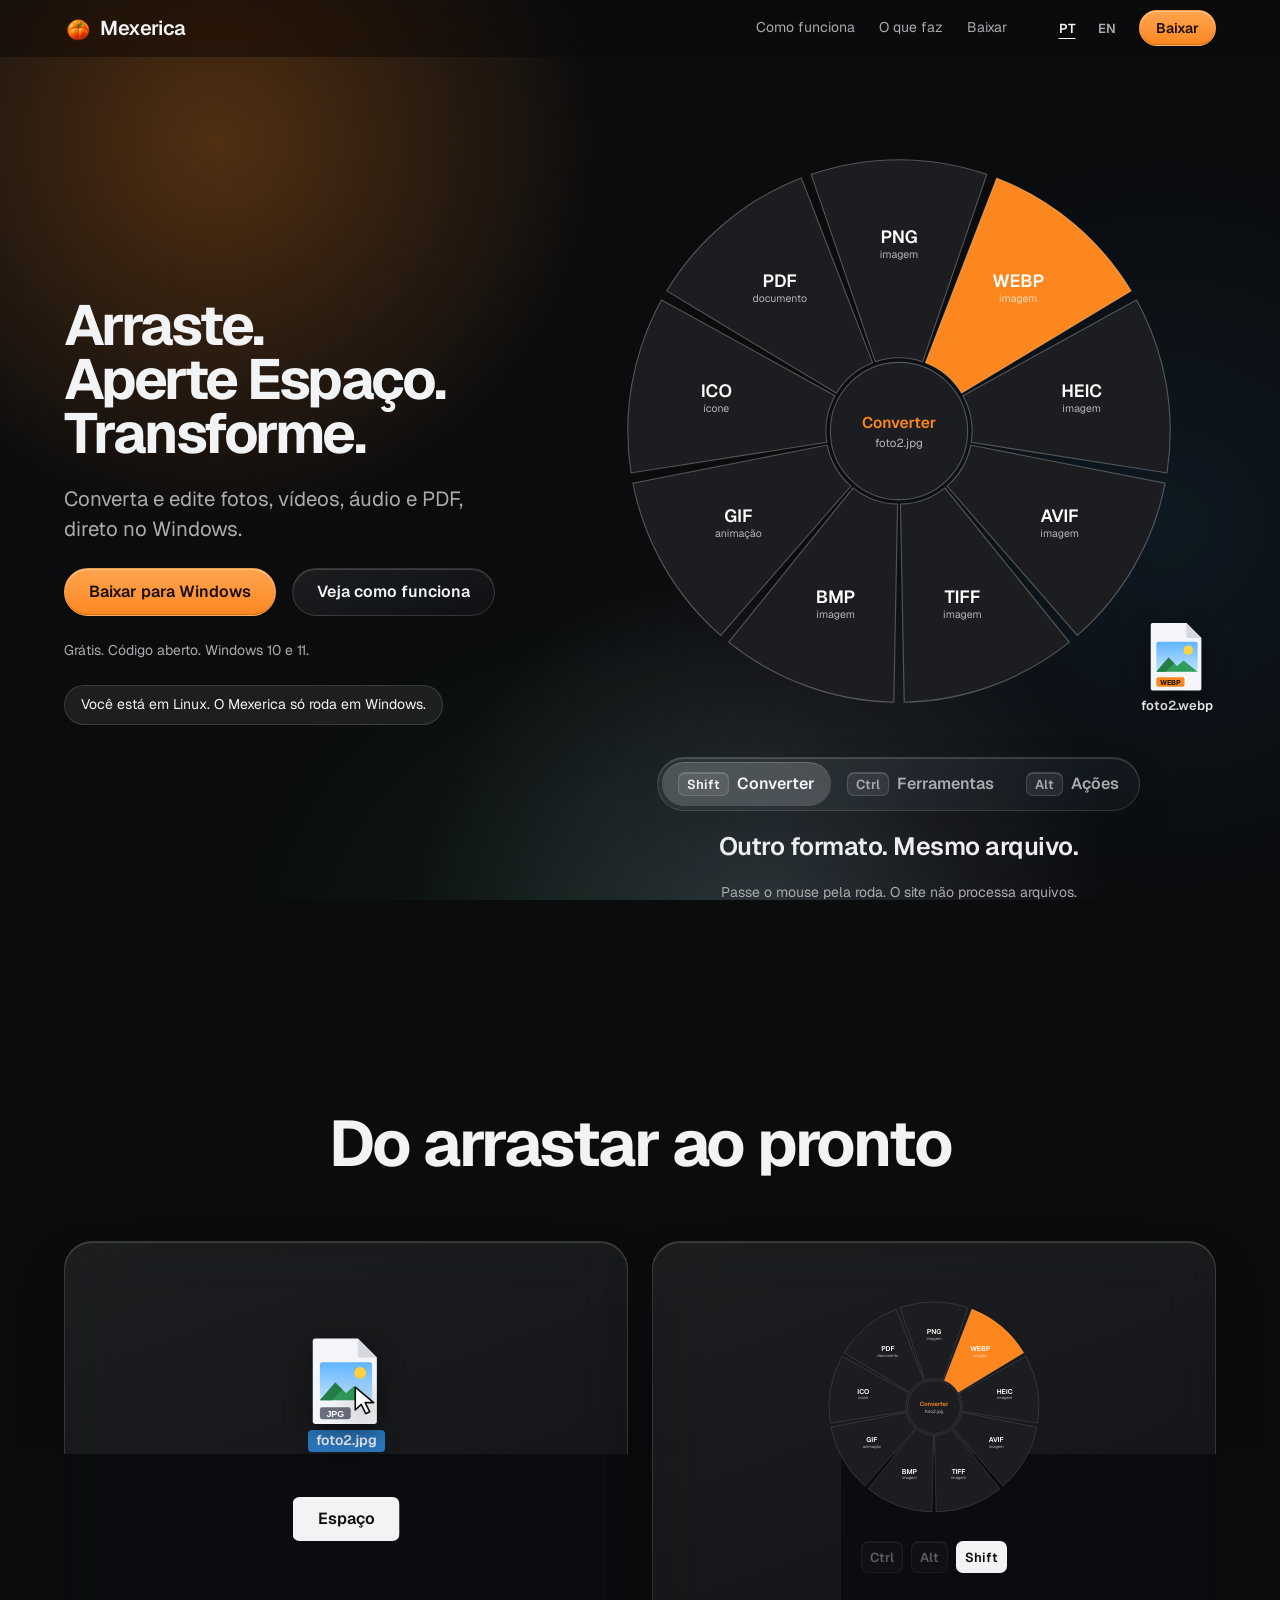
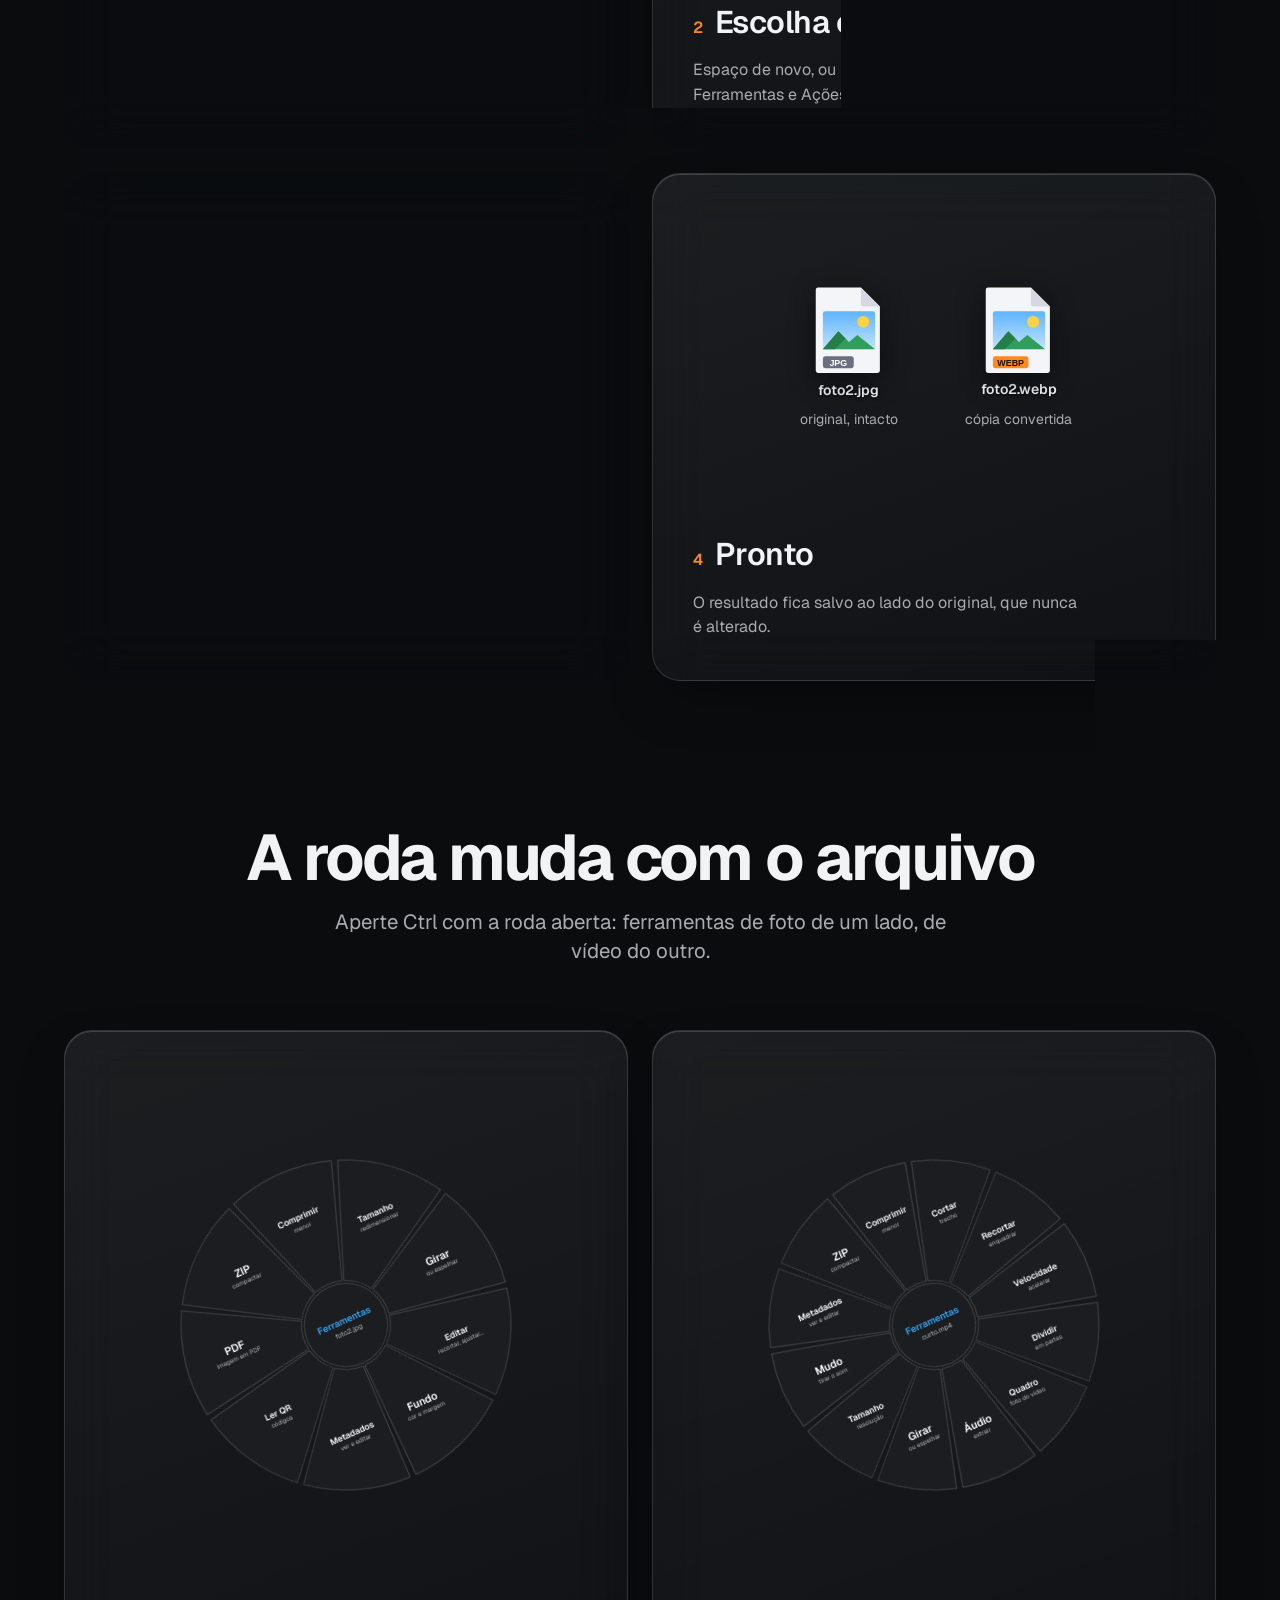
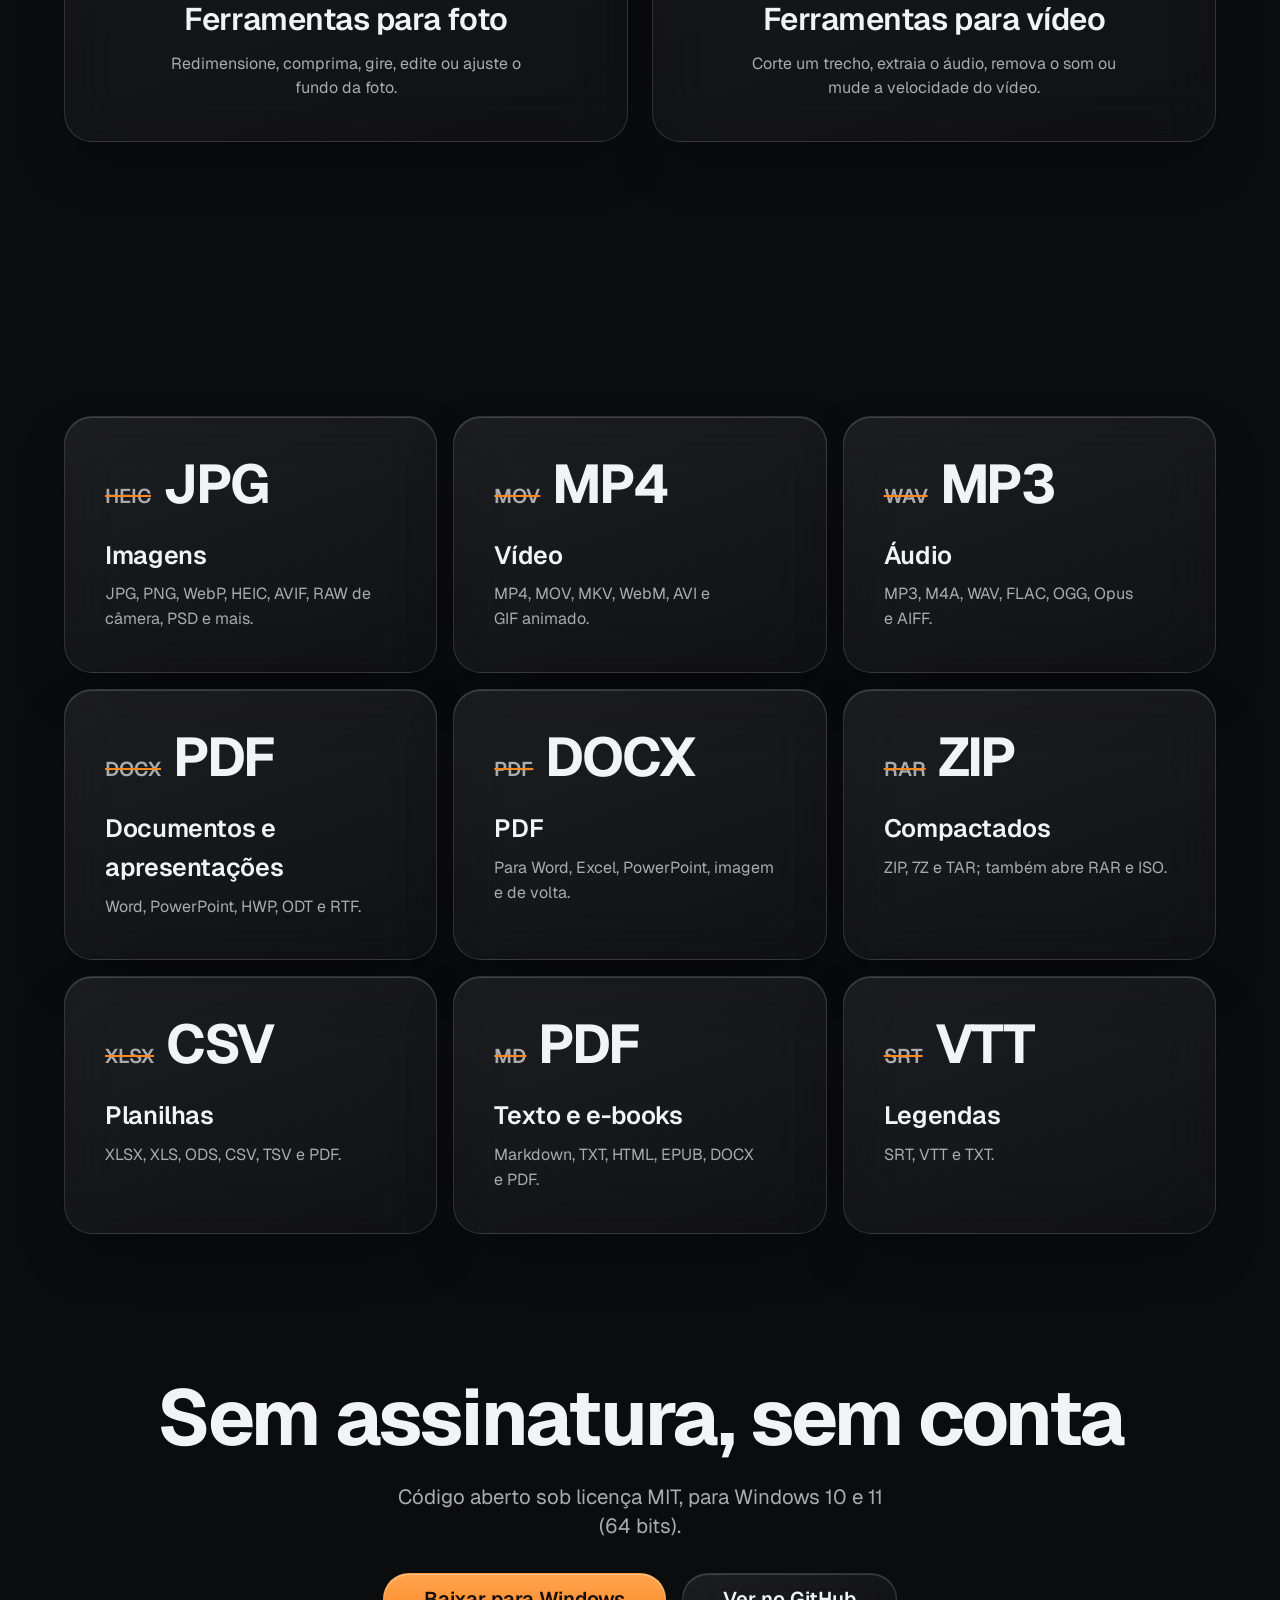
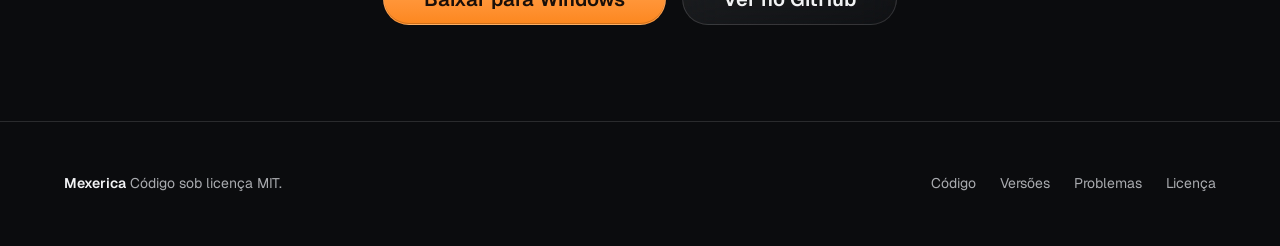
==== commit 6f878401: "Site: verificação do Google Search Console" ====
--- a/docs/index.html
+++ b/docs/index.html
@@ -6,6 +6,7 @@
 <meta name="theme-color" content="#0b0b0e">
 <title>Mexerica</title>
 <meta name="description" content="Converta e edite arquivos sem abrir programa nenhum: arraste, aperte Espaço e solte na opção. Grátis, de código aberto, para Windows." data-content-en="Convert and edit files without opening another app: drag, press Space and drop on an option. Free, open source, for Windows.">
+<meta name="google-site-verification" content="PJJfBTMhPwOvuo5PPDggbiSVs3msYB5Jq-55mdxKIMY">
 <link rel="canonical" href="https://oitalao.github.io/Mexerica/">
 <link rel="icon" href="assets/mexerica-1024.png">
 <meta property="og:title" content="Mexerica">
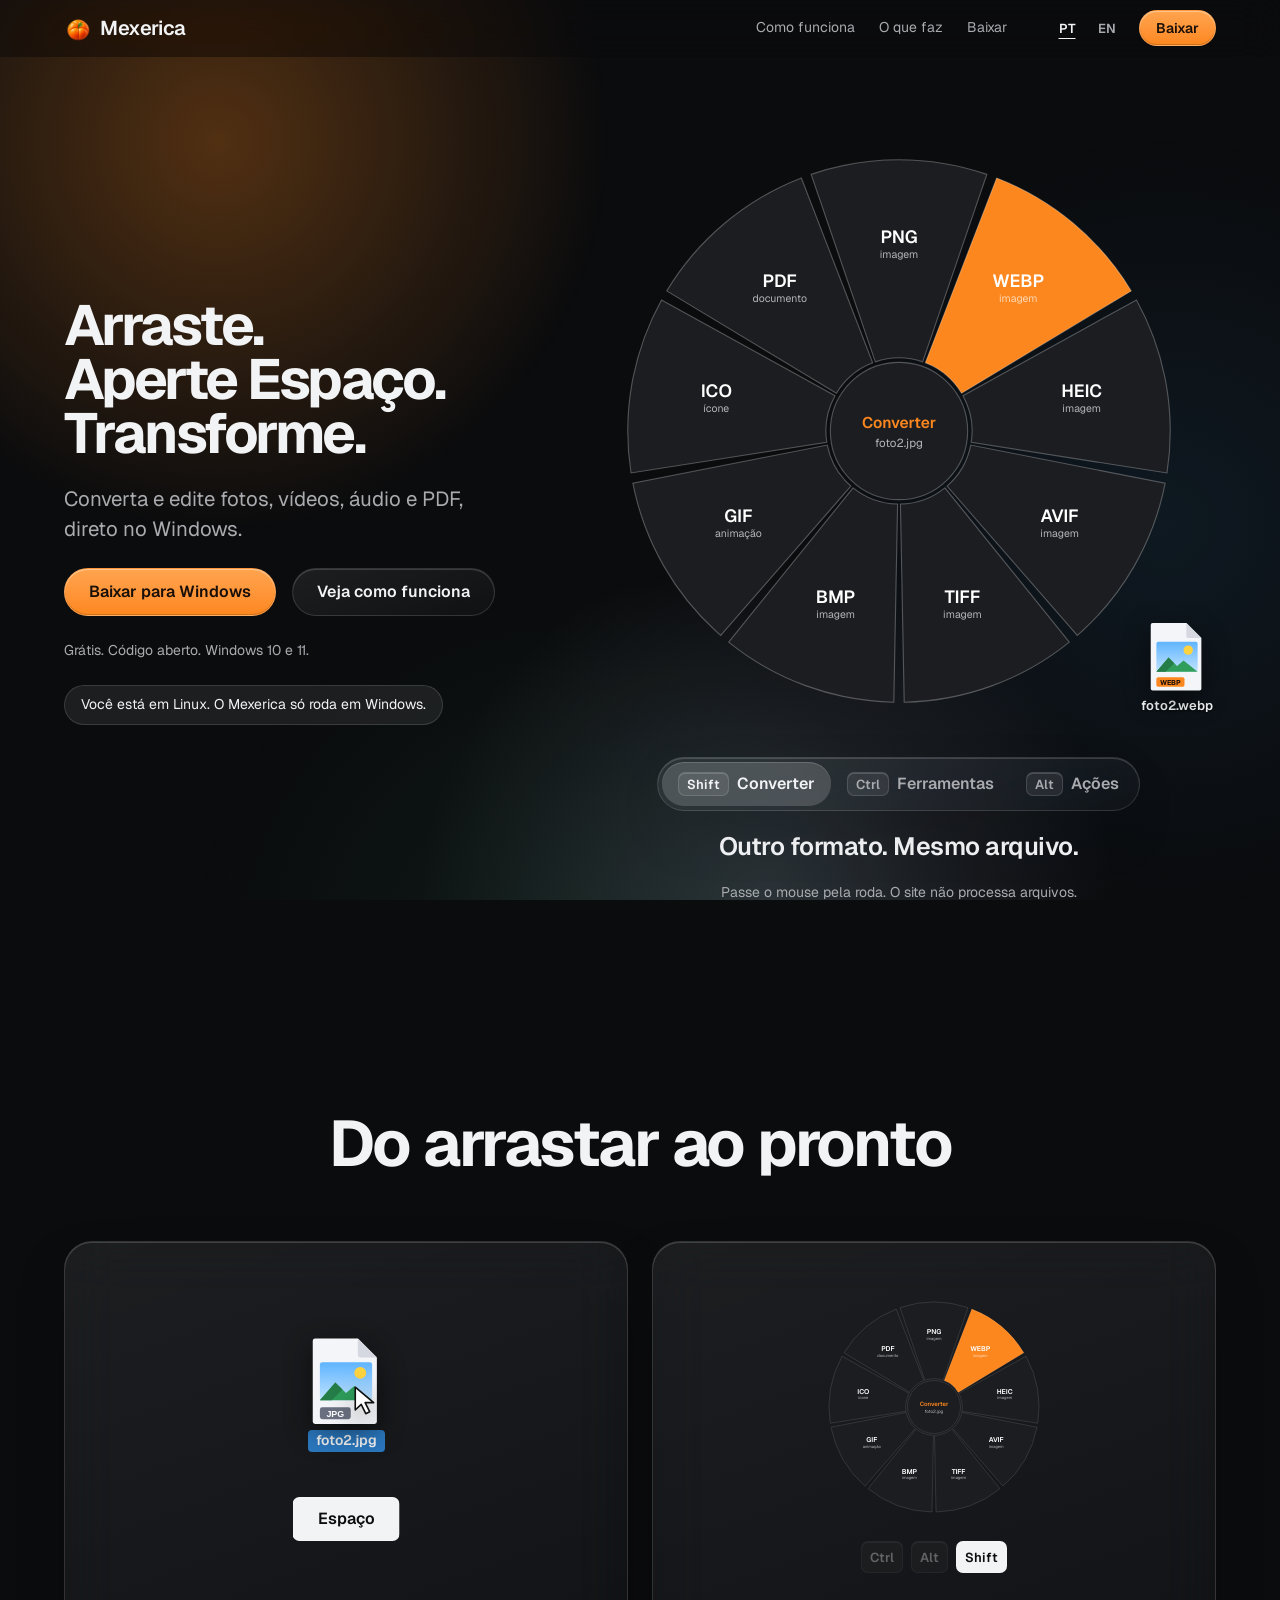
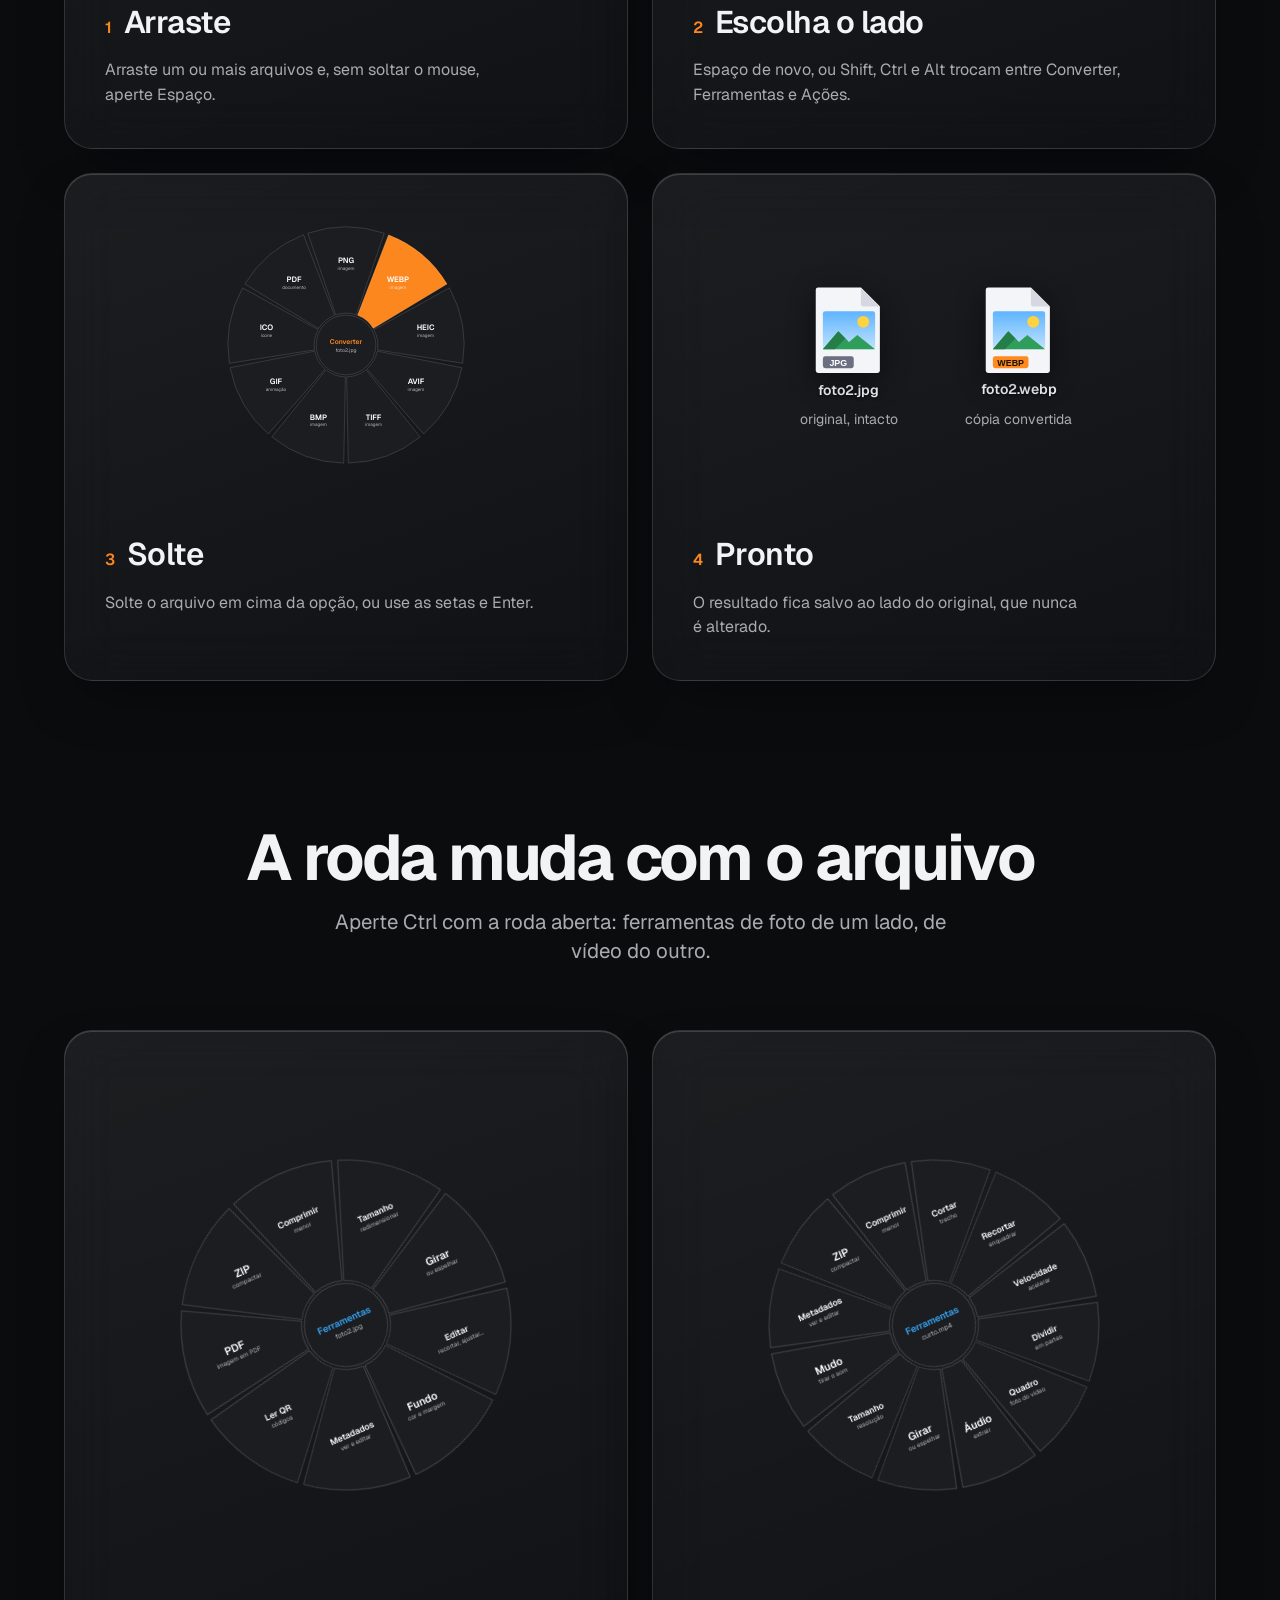
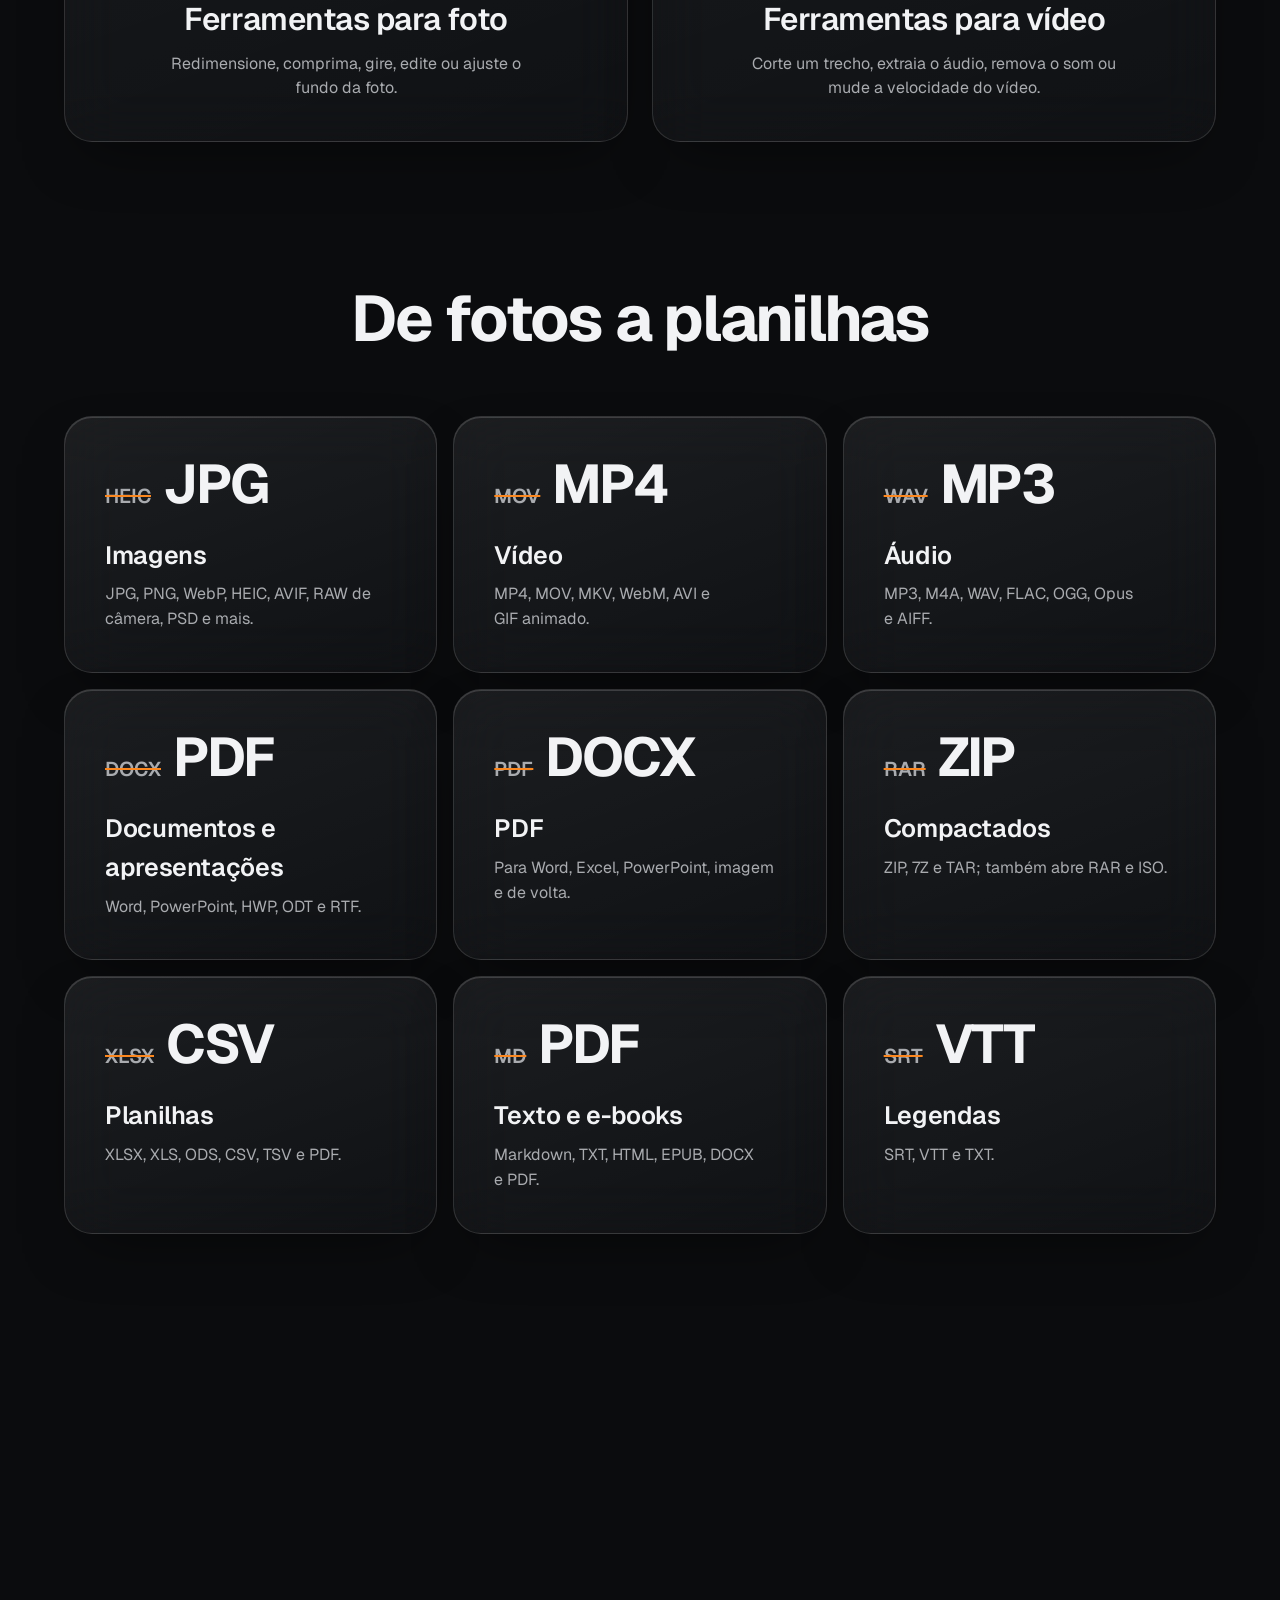
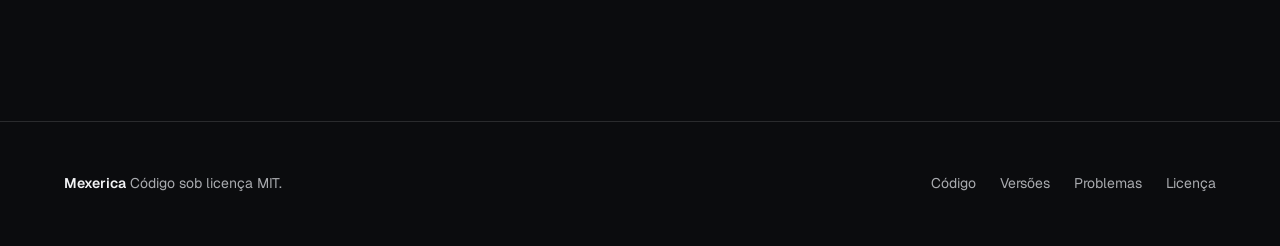
==== commit ce659f78: "Site: ajuste" ====
--- a/docs/index.html
+++ b/docs/index.html
@@ -218,6 +218,46 @@
 </dialog>
 
 <script>
+// aviso de "só Windows" num script à parte, em JavaScript antigo, para funcionar
+// mesmo em navegador de celular velho ou se o script principal falhar
+(function () {
+  var ua = navigator.userAgent || '';
+  var plat = (navigator.userAgentData && navigator.userAgentData.platform) || navigator.platform || ua;
+  var mobile = /Android|iPhone|iPad|iPod|Mobile/i.test(ua) || (/Mac/i.test(plat) && navigator.maxTouchPoints > 1);
+  var outro = mobile || !/Win/i.test(plat);
+  document.documentElement.setAttribute('data-sistema', outro ? 'outro' : 'windows');
+  if (!outro) return;
+  var nome = /Android/i.test(ua) ? 'Android' : /iPhone|iPad|iPod/i.test(ua) || mobile ? 'iOS/iPadOS' : /Mac/i.test(plat) ? 'macOS' : /Linux/i.test(plat) ? 'Linux' : '';
+  document.documentElement.setAttribute('data-sistema-nome', nome);
+  var notice = document.getElementById('platform-notice');
+  if (notice) {
+    notice.className += ' show';
+    notice.textContent = 'Você está em ' + (nome || 'outro sistema') + '. O Mexerica só roda em Windows.';
+  }
+  var dialog = document.getElementById('download-dialog');
+  var abrir = function () {
+    if (dialog.showModal) { try { dialog.showModal(); return; } catch (e) {} }
+    dialog.setAttribute('open', '');
+  };
+  var fechar = function () {
+    if (dialog.close) { try { dialog.close(); return; } catch (e) {} }
+    dialog.removeAttribute('open');
+  };
+  // na captura, antes de qualquer outro clique: o toque em "Baixar" abre o aviso
+  document.addEventListener('click', function (e) {
+    var t = e.target;
+    while (t && t.nodeType !== 1) t = t.parentNode;
+    while (t && !(t.tagName === 'A' && /\/Oitalao\/Mexerica\/releases/.test(t.getAttribute('href') || ''))) t = t.parentNode;
+    if (!t || !dialog || dialog.contains(t)) return;
+    e.preventDefault();
+    abrir();
+  }, true);
+  var botao = document.getElementById('download-close');
+  if (botao) botao.addEventListener('click', fechar);
+})();
+</script>
+
+<script>
 (() => {
   const root = document.documentElement;
 
@@ -310,24 +350,12 @@
   document.querySelectorAll('section[data-tone]').forEach((s) => toneObs.observe(s));
 
 
-  // avisa quem não está no Windows, sem bloquear o link: o botão já diz "para Windows"
+  // o aviso de "só Windows" e o bloqueio do toque em Baixar ficam no script pequeno acima
   const notice = document.getElementById('platform-notice');
-  const ua = navigator.userAgent || '';
-  const platform = (navigator.userAgentData && navigator.userAgentData.platform) || navigator.platform || ua;
-  const mobile = /Android|iPhone|iPad|iPod/i.test(ua) || (/Mac/i.test(platform) && navigator.maxTouchPoints > 1);
-  const incompatible = mobile || !/Win/i.test(platform);
-  const system = /Android/i.test(ua) ? 'Android' : mobile ? 'iOS/iPadOS' : /Mac/i.test(platform) ? 'macOS' : /Linux/i.test(platform) ? 'Linux' : null;
+  const incompatible = root.dataset.sistema === 'outro';
+  const system = root.dataset.sistemaNome || null;
   const downloadLinks = [...document.querySelectorAll('a[href="https://github.com/Oitalao/Mexerica/releases/latest"]')];
   downloadLinks.forEach((link) => link.setAttribute('data-download', ''));
-  if (incompatible) {
-    notice.classList.add('show');
-    const dialog = document.getElementById('download-dialog');
-    downloadLinks.forEach((link) => {
-      if (dialog.contains(link)) return;
-      link.addEventListener('click', (event) => { event.preventDefault(); dialog.showModal(); });
-    });
-    document.getElementById('download-close').addEventListener('click', () => dialog.close());
-  }
 
   // o português fica no HTML, para a página funcionar também sem JavaScript
   const translations = [...document.querySelectorAll('[data-en]')].map((el) => ({ el, pt: el.innerHTML, en: el.dataset.en }));
@@ -354,7 +382,8 @@
 
   // o botão de baixar sempre leva ao instalador da versão mais recente publicada no GitHub;
   // se o GitHub não responder, fica a página da versão mais recente
-  (async () => {
+  // fora do Windows o link fica na página da versão, nunca direto no .exe
+  if (!incompatible) (async () => {
     try {
       const response = await fetch('https://api.github.com/repos/Oitalao/Mexerica/releases/latest', {
         headers: { Accept: 'application/vnd.github+json' }, credentials: 'omit', referrerPolicy: 'no-referrer', signal: AbortSignal.timeout(8000)
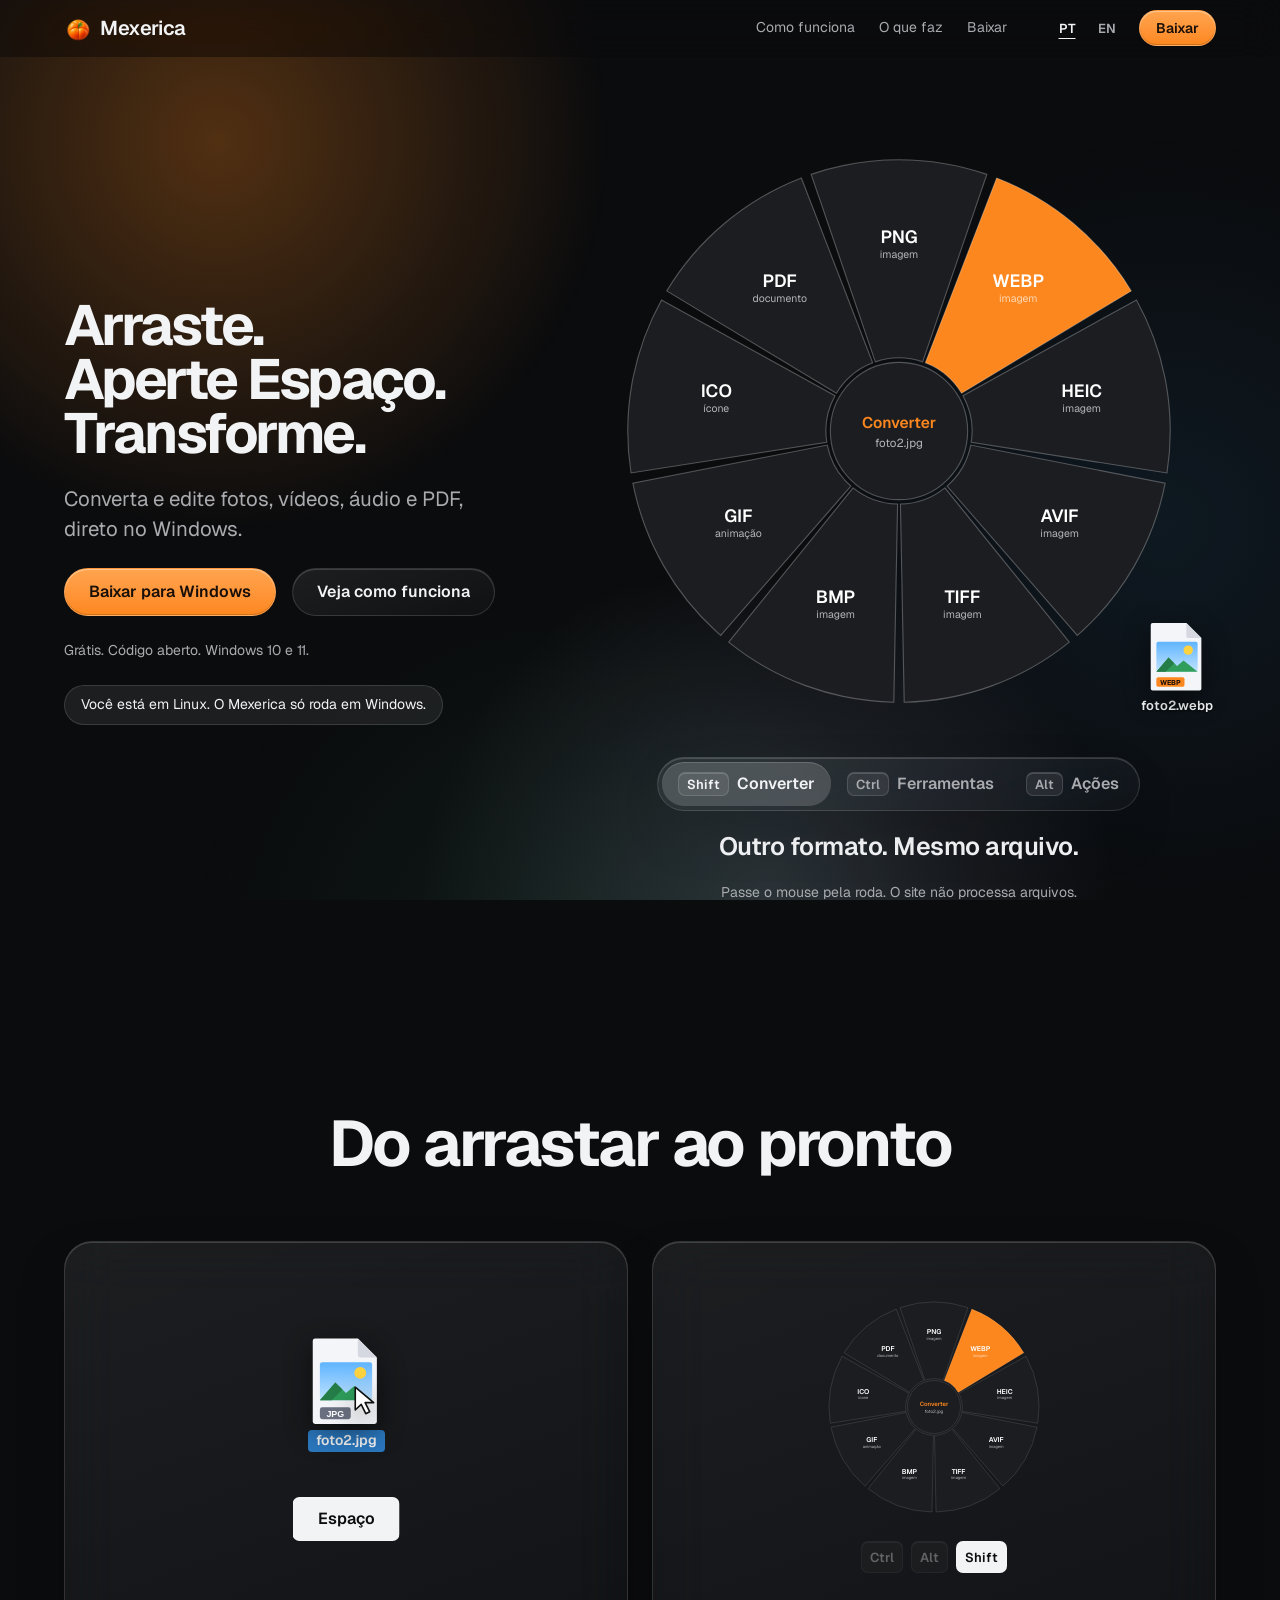
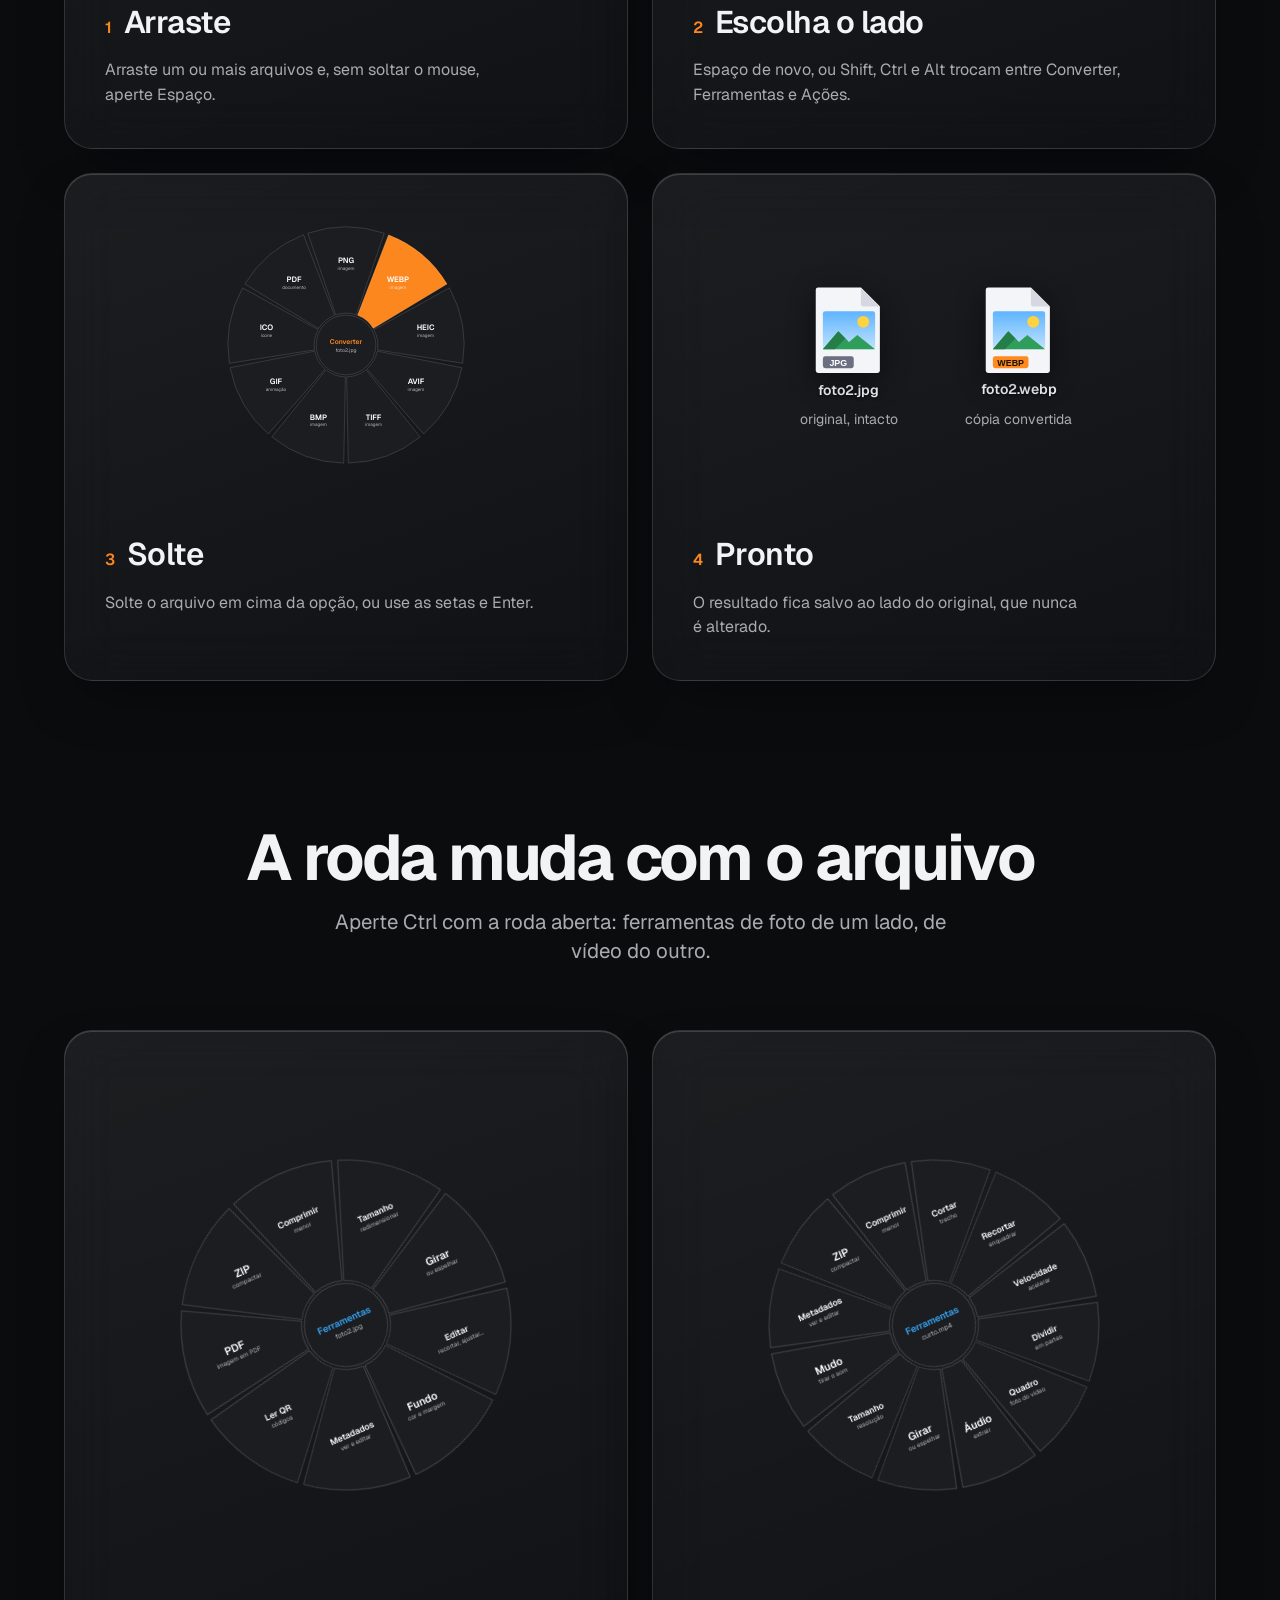
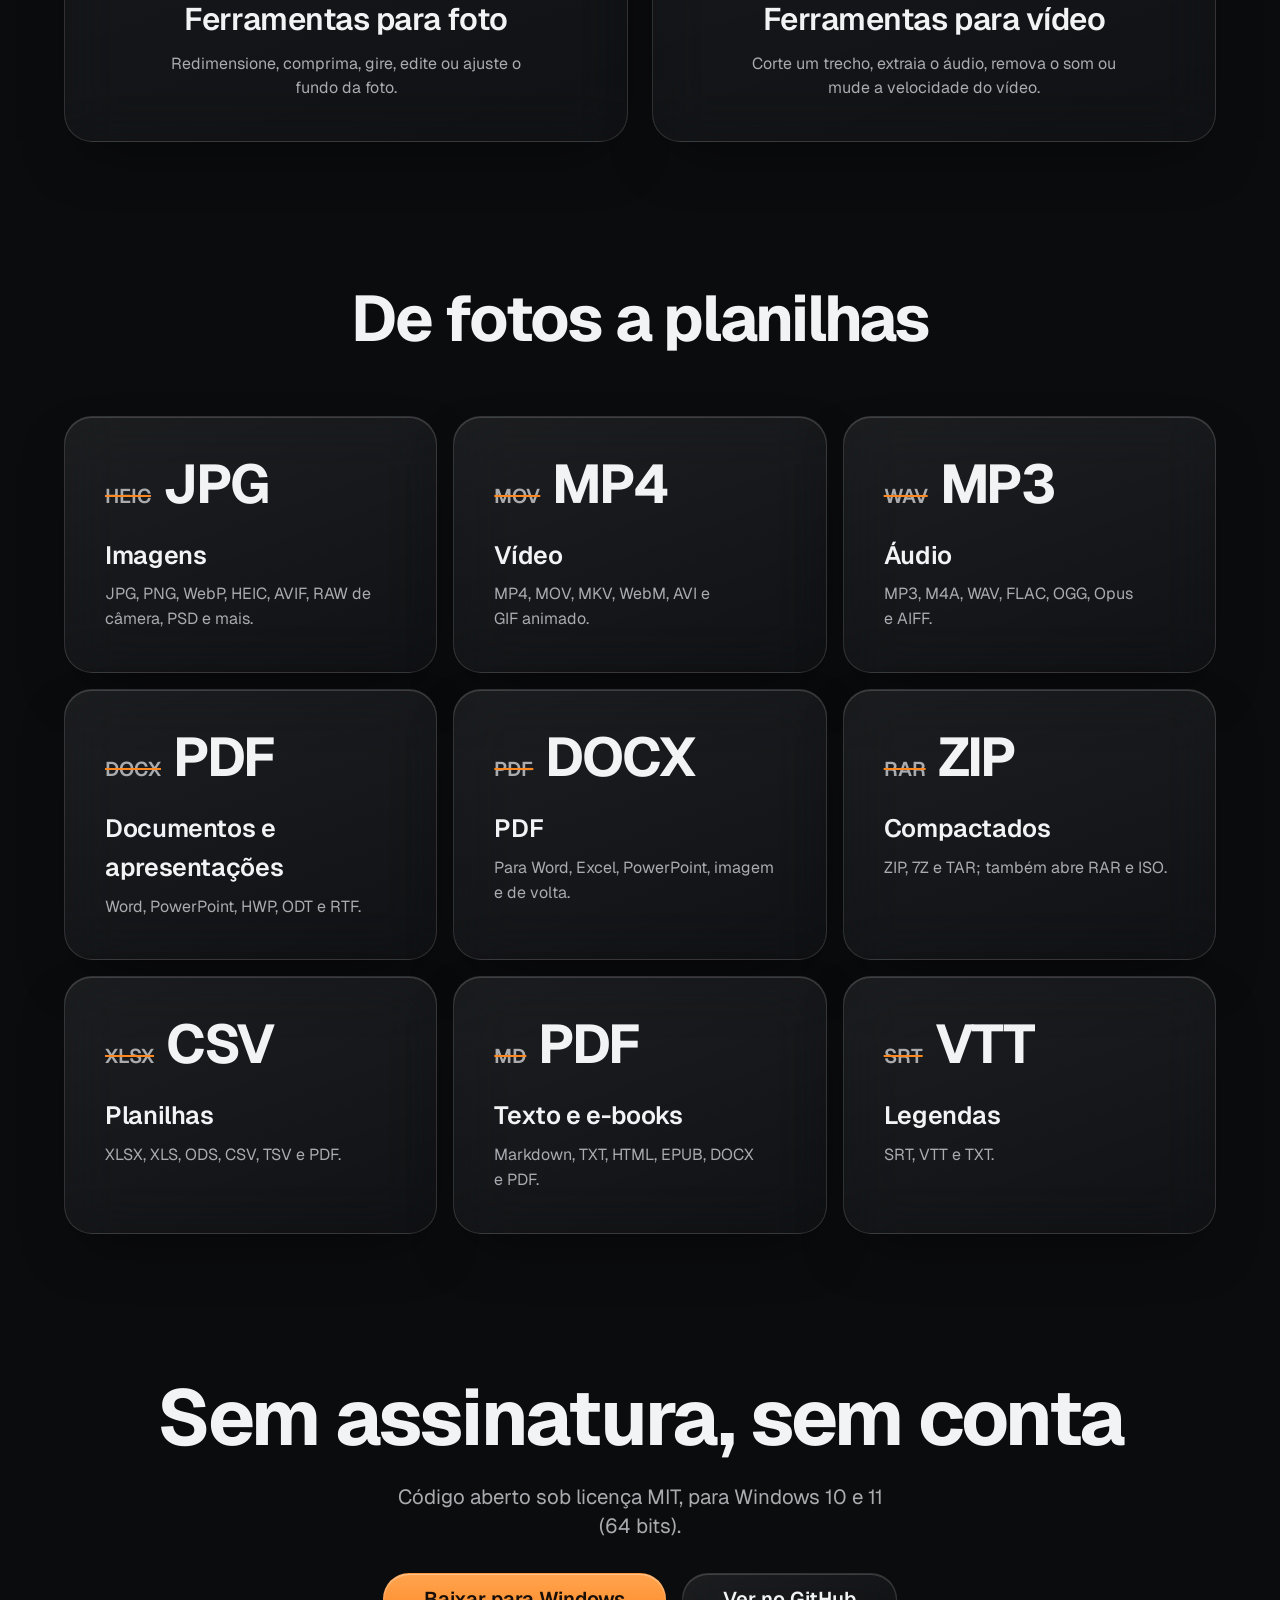
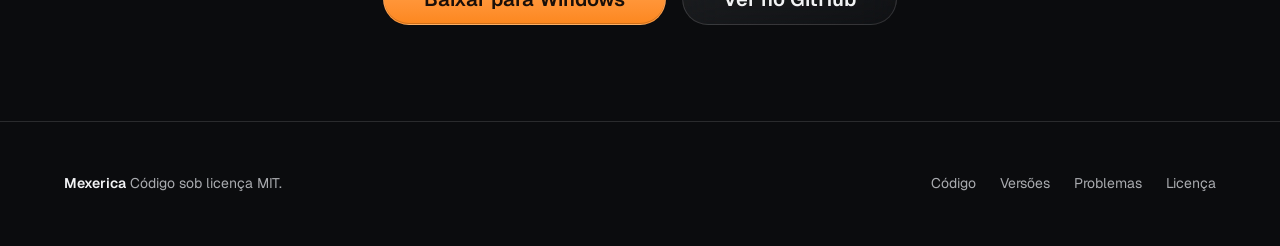
==== commit 4437a384: "Mexerica 1.5.0" ====
--- a/docs/index.html
+++ b/docs/index.html
@@ -4,17 +4,47 @@
 <meta charset="utf-8">
 <meta name="viewport" content="width=device-width, initial-scale=1, viewport-fit=cover">
 <meta name="theme-color" content="#0b0b0e">
-<title>Mexerica</title>
-<meta name="description" content="Converta e edite arquivos sem abrir programa nenhum: arraste, aperte Espaço e solte na opção. Grátis, de código aberto, para Windows." data-content-en="Convert and edit files without opening another app: drag, press Space and drop on an option. Free, open source, for Windows.">
+<title>Mexerica: conversor de arquivos grátis para Windows</title>
+<meta name="description" content="Conversor de arquivos grátis para Windows: HEIC para JPG, Word para PDF, comprimir e juntar PDF, OCR e editor de vídeo. Arraste, aperte Espaço e pronto." data-content-en="Free file converter for Windows: HEIC to JPG, Word to PDF, compress and merge PDFs, OCR and a video editor. Drag, press Space, done.">
 <meta name="google-site-verification" content="PJJfBTMhPwOvuo5PPDggbiSVs3msYB5Jq-55mdxKIMY">
 <link rel="canonical" href="https://oitalao.github.io/Mexerica/">
+<link rel="alternate" hreflang="pt-BR" href="https://oitalao.github.io/Mexerica/">
+<link rel="alternate" hreflang="en" href="https://oitalao.github.io/Mexerica/en/">
+<link rel="alternate" hreflang="x-default" href="https://oitalao.github.io/Mexerica/">
 <link rel="icon" href="assets/mexerica-1024.png">
-<meta property="og:title" content="Mexerica">
-<meta property="og:description" content="Converta e edite arquivos sem abrir programa nenhum: arraste, aperte Espaço e solte na opção. Grátis, de código aberto, para Windows." data-content-en="Convert and edit files without opening another app: drag, press Space and drop on an option. Free, open source, for Windows.">
+<meta property="og:site_name" content="Mexerica">
+<meta property="og:locale" content="pt_BR">
+<meta property="og:locale:alternate" content="en_US">
+<meta property="og:title" content="Mexerica: conversor de arquivos grátis para Windows" data-content-en="Mexerica: free file converter for Windows">
+<meta property="og:description" content="Conversor de arquivos grátis para Windows: HEIC para JPG, Word para PDF, comprimir e juntar PDF, OCR e editor de vídeo. Arraste, aperte Espaço e pronto." data-content-en="Free file converter for Windows: HEIC to JPG, Word to PDF, compress and merge PDFs, OCR and a video editor. Drag, press Space, done.">
 <meta property="og:image" content="https://oitalao.github.io/Mexerica/assets/mexerica-1024.png">
+<meta property="og:image:alt" content="Ícone do Mexerica, uma mexerica laranja" data-content-en="Mexerica icon, an orange tangerine">
 <meta property="og:url" content="https://oitalao.github.io/Mexerica/">
 <meta property="og:type" content="website">
 <meta name="twitter:card" content="summary">
+<script type="application/ld+json">
+{
+  "@context": "https://schema.org",
+  "@type": "SoftwareApplication",
+  "name": "Mexerica",
+  "alternateName": "Mexerica conversor de arquivos",
+  "description": "Conversor e editor de arquivos grátis e de código aberto para Windows: imagens (HEIC, WebP, PNG, JPG), vídeo, áudio, PDF (comprimir, juntar, dividir, OCR, tarjar, PDF/A), documentos do Office, planilhas, e-books, legendas e compactados. Arraste o arquivo, aperte Espaço e escolha.",
+  "url": "https://oitalao.github.io/Mexerica/",
+  "downloadUrl": "https://github.com/Oitalao/Mexerica/releases/latest",
+  "installUrl": "https://github.com/Oitalao/Mexerica/releases/latest",
+  "image": "https://oitalao.github.io/Mexerica/assets/mexerica-1024.png",
+  "applicationCategory": "UtilitiesApplication",
+  "applicationSubCategory": "File converter",
+  "operatingSystem": "Windows 10, Windows 11",
+  "isAccessibleForFree": true,
+  "license": "https://github.com/Oitalao/Mexerica/blob/main/LICENSE",
+  "codeRepository": "https://github.com/Oitalao/Mexerica",
+  "inLanguage": ["pt-BR", "en", "es", "fr", "de", "it", "ja", "ko", "zh-CN", "ru", "pl", "hi", "ar"],
+  "offers": { "@type": "Offer", "price": "0", "priceCurrency": "BRL" },
+  "author": { "@type": "Person", "name": "Oitalao", "url": "https://github.com/Oitalao" },
+  "featureList": ["Converter HEIC para JPG", "Converter Word para PDF", "Converter PDF para Word", "Comprimir PDF", "Juntar PDF", "Dividir PDF", "OCR em PDF escaneado", "Tarjar PDF", "PDF/A", "Comprimir vídeo", "Editor de vídeo com linha do tempo", "Converter vídeo para MP4", "Converter áudio para MP3", "Remover fundo de foto com IA", "Renomear arquivos em lote", "Pastas monitoradas"]
+}
+</script>
 <link rel="preconnect" href="https://fonts.googleapis.com">
 <link rel="preconnect" href="https://fonts.gstatic.com" crossorigin>
 <link href="https://fonts.googleapis.com/css2?family=Geist:wght@400;600;700&display=swap" rel="stylesheet">
@@ -67,7 +97,7 @@
 <section class="hero" data-tone="convert">
   <div class="container hero-inner">
     <div class="hero-text">
-      <h1 class="hero-head" data-en="Drag.&lt;br&gt;Press Space.&lt;br&gt;Transform.">Arraste.<br>Aperte Espaço.<br>Transforme.</h1>
+      <h1 class="hero-head" data-en="&lt;span class=&quot;visually-hidden&quot;&gt;Mexerica, free file converter for Windows. &lt;/span&gt;Drag.&lt;br&gt;Press Space.&lt;br&gt;Transform."><span class="visually-hidden">Mexerica, conversor de arquivos grátis para Windows. </span>Arraste.<br>Aperte Espaço.<br>Transforme.</h1>
       <p class="lead hero-lead" data-en="Convert and edit photos, video, audio and PDFs, right on Windows.">Converta e edite fotos, vídeos, áudio e PDF, direto no Windows.</p>
       <div class="hero-actions">
         <a class="btn" href="https://github.com/Oitalao/Mexerica/releases/latest" data-en="Download for Windows">Baixar para Windows</a>
@@ -358,12 +388,14 @@
   downloadLinks.forEach((link) => link.setAttribute('data-download', ''));
 
   // o português fica no HTML, para a página funcionar também sem JavaScript
-  const translations = [...document.querySelectorAll('[data-en]')].map((el) => ({ el, pt: el.innerHTML, en: el.dataset.en }));
+  // a página em inglês (/en/) traz o inglês no HTML e o português em data-pt
+  const translations = [...document.querySelectorAll('[data-en]')].map((el) => ({ el, pt: el.dataset.pt ?? el.innerHTML, en: el.dataset.en }));
   const attributes = ['alt', 'label', 'content'].flatMap((kind) => {
     const attr = kind === 'label' ? 'aria-label' : kind;
-    return [...document.querySelectorAll(`[data-${kind}-en]`)].map((el) => ({ el, attr, pt: el.getAttribute(attr), en: el.getAttribute(`data-${kind}-en`) }));
+    return [...document.querySelectorAll(`[data-${kind}-en]`)].map((el) => ({ el, attr, pt: el.getAttribute(`data-${kind}-pt`) ?? el.getAttribute(attr), en: el.getAttribute(`data-${kind}-en`) }));
   });
-  let language = 'pt';
+  const pageLanguage = root.lang.startsWith('en') ? 'en' : 'pt';
+  let language = pageLanguage;
   const setLanguage = (lang) => {
     language = lang === 'en' ? 'en' : 'pt';
     root.lang = language === 'pt' ? 'pt-BR' : 'en';
@@ -373,12 +405,15 @@
     if (incompatible) notice.textContent = language === 'en'
       ? `You're using ${system || 'another operating system'}. Mexerica only runs on Windows.`
       : `Você está em ${system || 'outro sistema'}. O Mexerica só roda em Windows.`;
-    try { localStorage.setItem('mexerica-language', language); } catch {}
   };
   let storedLanguage;
   try { storedLanguage = localStorage.getItem('mexerica-language'); } catch {}
-  setLanguage(storedLanguage);
-  document.querySelectorAll('[data-lang]').forEach((button) => button.addEventListener('click', () => setLanguage(button.dataset.lang)));
+  // a escolha guardada só vale quando a pessoa apertou PT/EN; sem ela, fica o idioma da página
+  setLanguage(storedLanguage || pageLanguage);
+  document.querySelectorAll('[data-lang]').forEach((button) => button.addEventListener('click', () => {
+    setLanguage(button.dataset.lang);
+    try { localStorage.setItem('mexerica-language', language); } catch {}
+  }));
 
   // o botão de baixar sempre leva ao instalador da versão mais recente publicada no GitHub;
   // se o GitHub não responder, fica a página da versão mais recente
